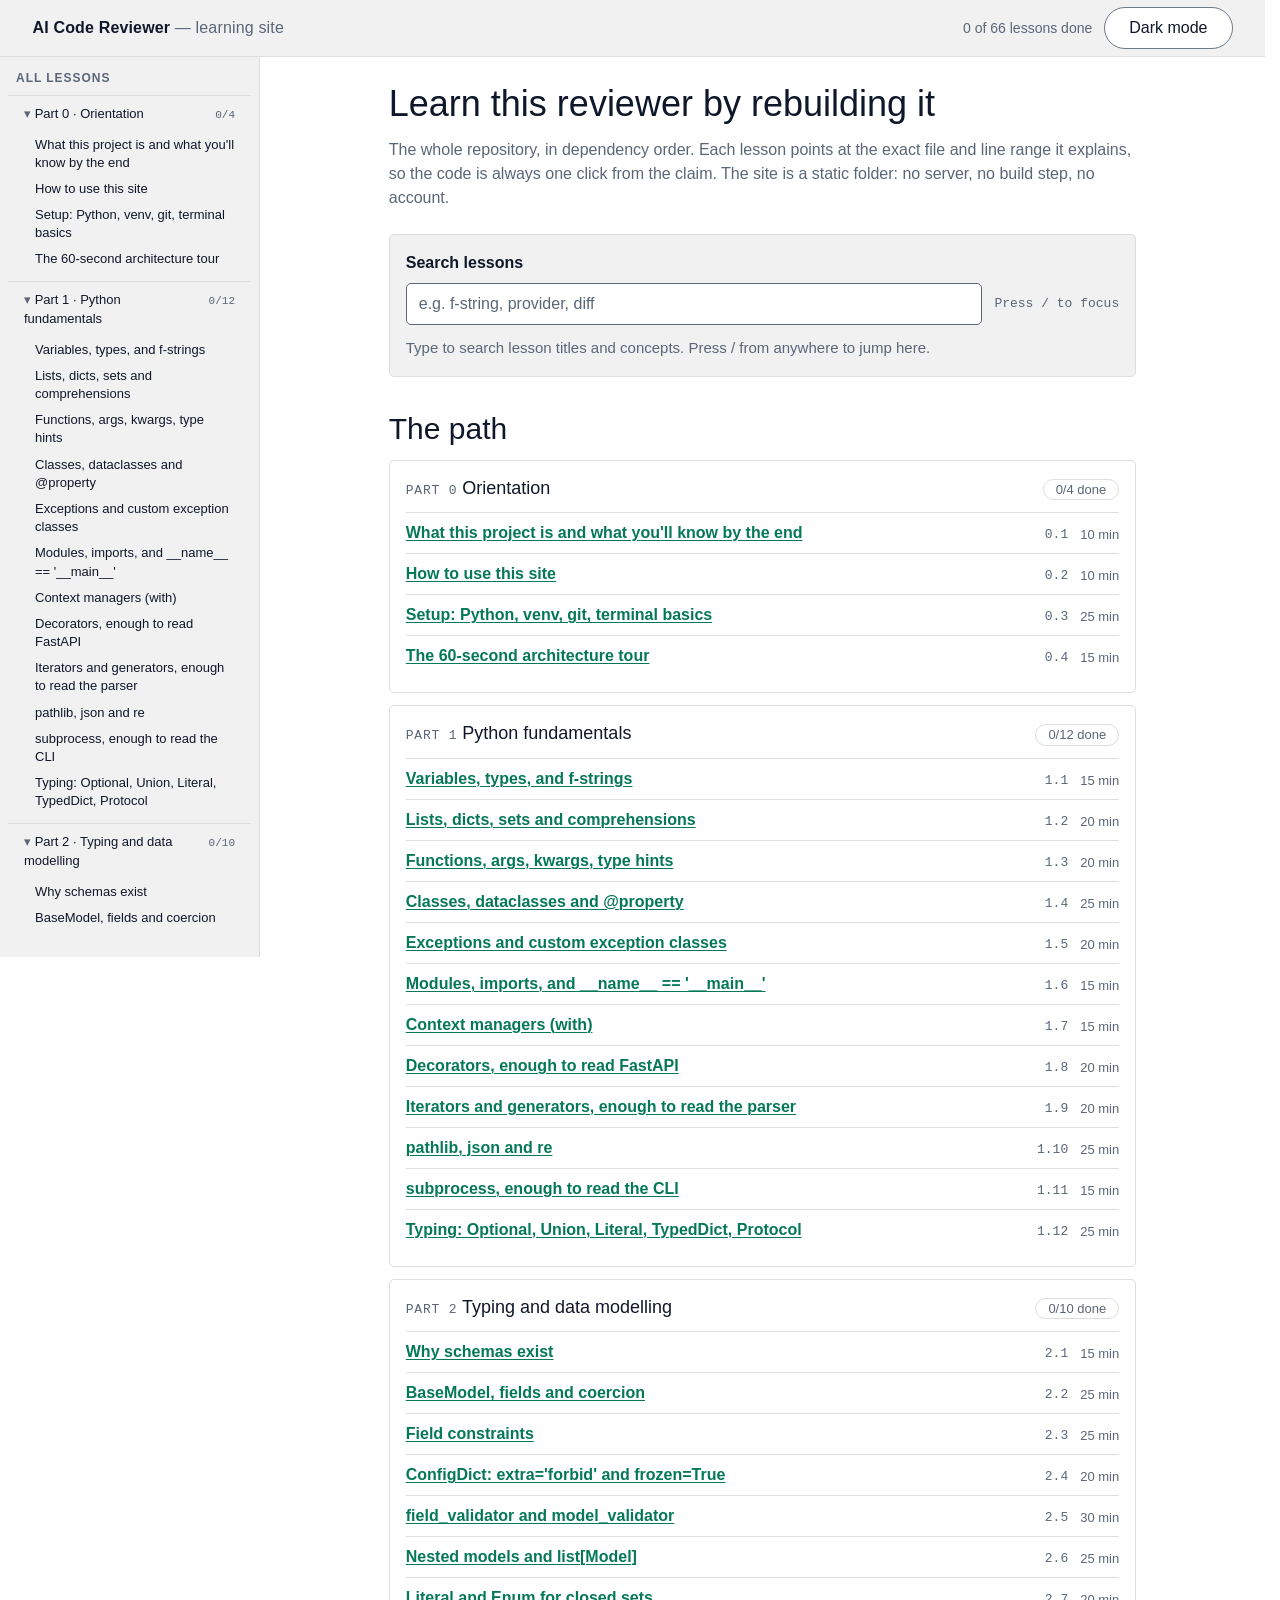
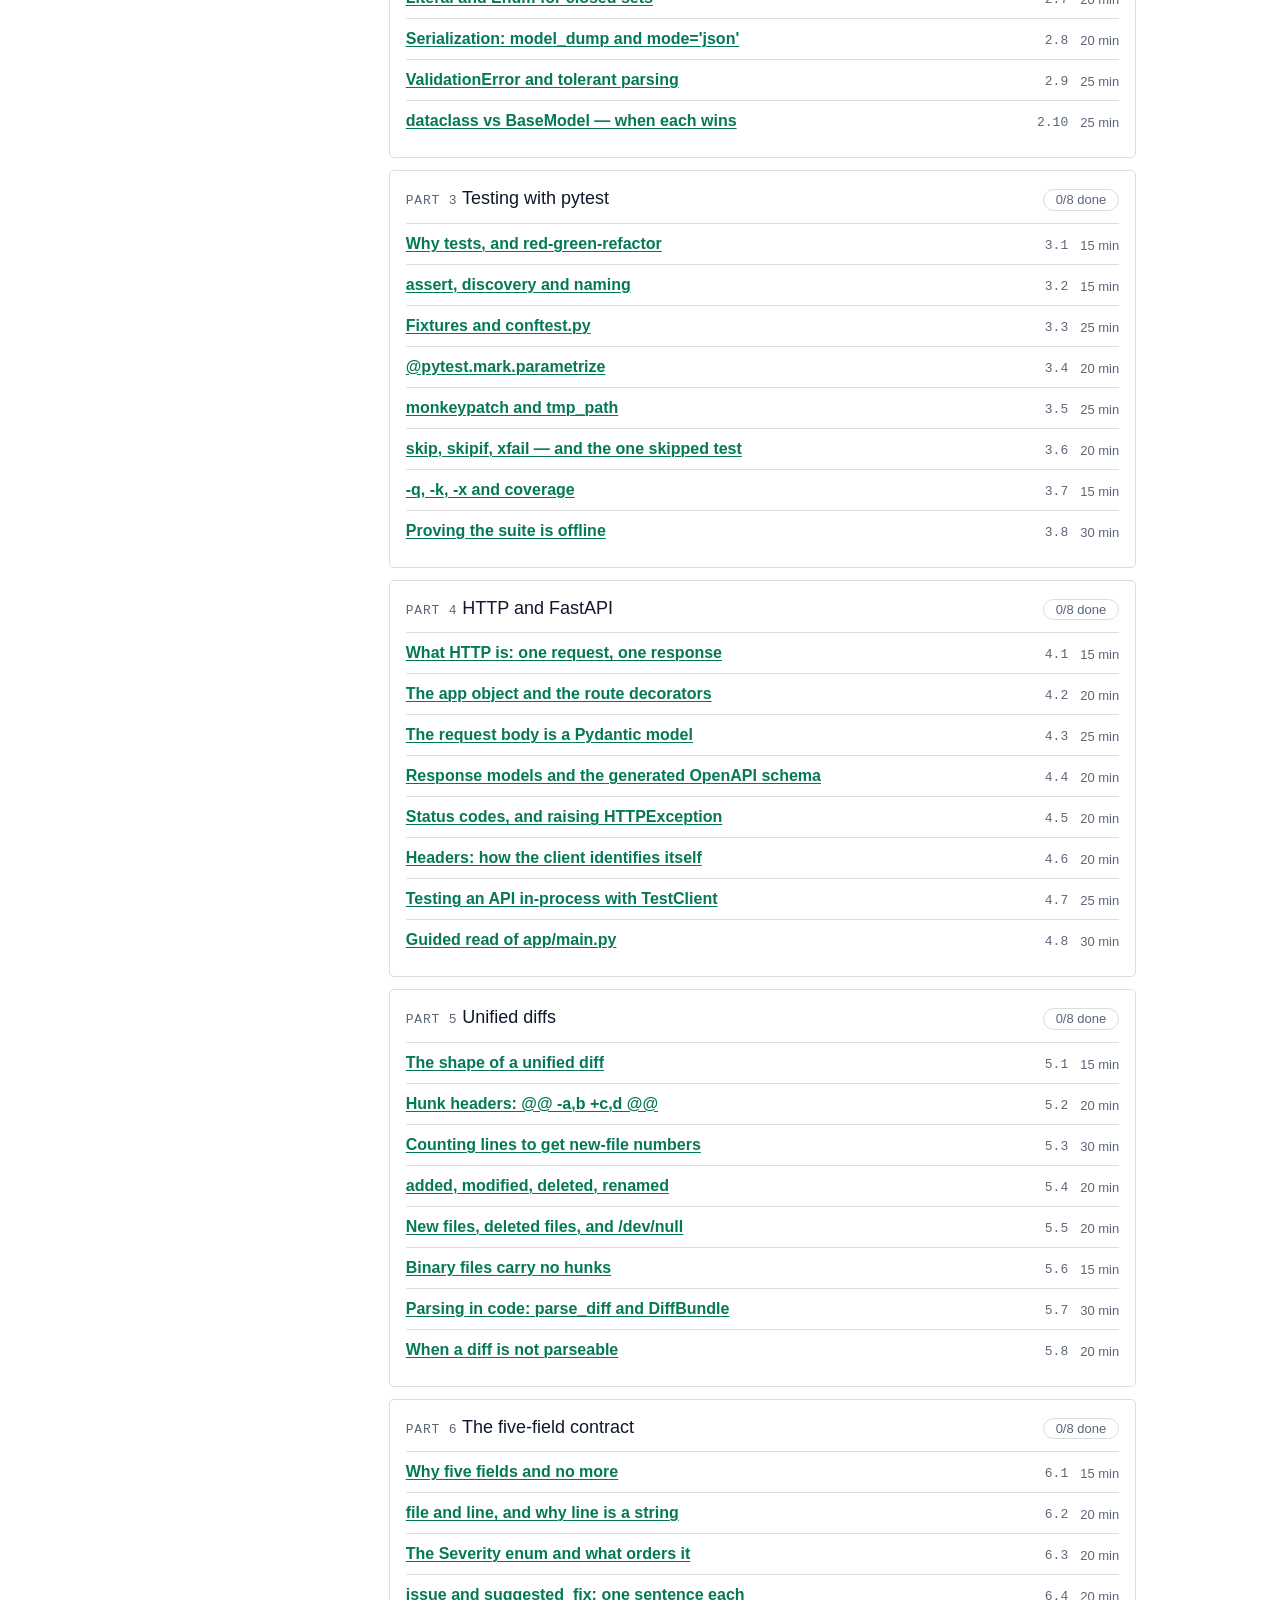
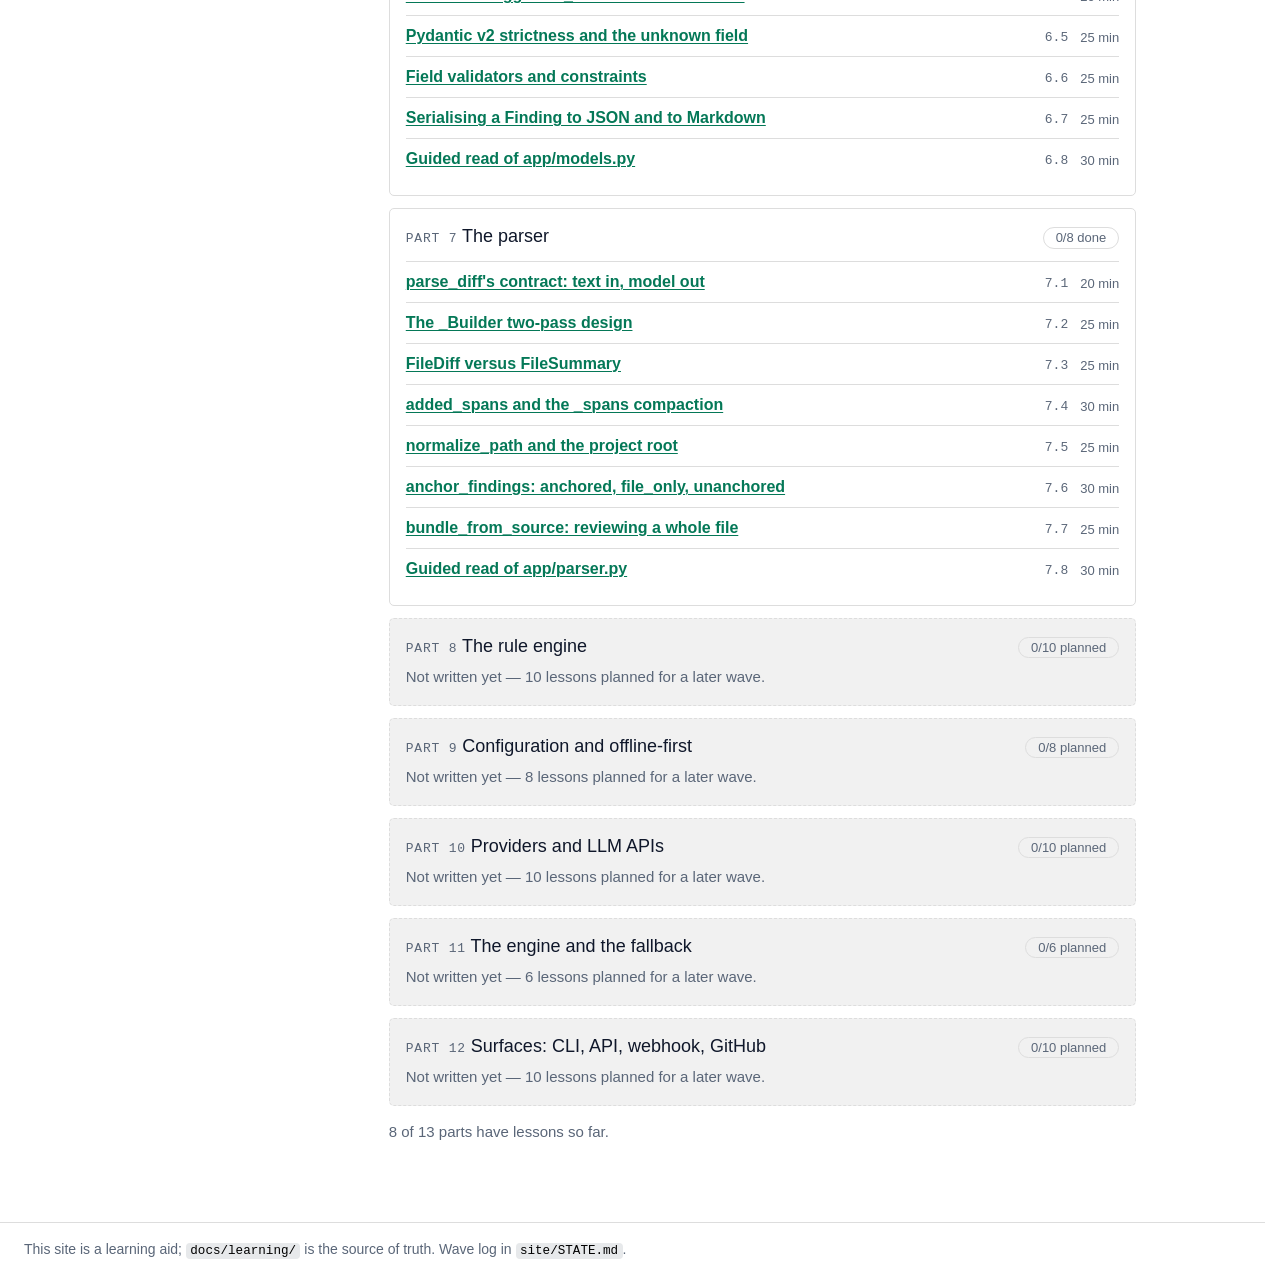
==== site/index.html @ 305dc94d "Wave 5 — Parts 6 and 7, the five-field contract and the parser Sixteen lessons, 6.1-6.8 and 7.1-7.8." ====
<!DOCTYPE html>
<html lang="en" data-theme="light">
<head>
<meta charset="utf-8">
<meta name="viewport" content="width=device-width, initial-scale=1">
<title>AI Code Reviewer — learn it from the code</title>
<meta name="description" content="A W3Schools-style static learning site for the Autonomous AI Code Reviewer. Works offline, opens by double-clicking this file.">
<link rel="stylesheet" href="assets/css/tokens.css">
<link rel="stylesheet" href="assets/css/layout.css">
<link rel="stylesheet" href="assets/css/components.css">
<link rel="stylesheet" href="assets/css/code.css">
<link rel="stylesheet" href="assets/css/print.css">
</head>
<body>
<a class="skip-link" href="#parts-list">Skip to the lesson list</a>

<header class="site-header">
  <div class="site-header-inner">
    <button type="button" class="btn sidebar-toggle" id="sidebar-toggle" aria-controls="site-sidebar" aria-expanded="false">☰ Lessons</button>
    <a class="brand" href="index.html">AI Code Reviewer <span>— learning site</span></a>
    <div class="header-actions">
      <p class="progress-total" id="progress-total">Lessons done: —</p>
      <button type="button" class="btn" id="theme-toggle" aria-pressed="false" aria-label="Switch to dark theme">Dark mode</button>
    </div>
  </div>
</header>

<div class="layout">
  <nav class="sidebar" id="site-sidebar" aria-label="All lessons"></nav>
  <div class="sidebar-scrim" hidden></div>

  <main class="page">
    <h1>Learn this reviewer by rebuilding it</h1>
    <p class="lede">
      The whole repository, in dependency order. Each lesson points at the exact file and line
      range it explains, so the code is always one click from the claim. The site is a static
      folder: no server, no build step, no account.
    </p>

    <section class="search-block" aria-label="Search lessons">
      <label class="search-label" for="search-input">Search lessons</label>
      <div class="search-row">
        <input type="search" id="search-input" autocomplete="off" spellcheck="false"
               placeholder="e.g. f-string, provider, diff">
        <span class="search-key">Press / to focus</span>
      </div>
      <div id="search-results" aria-live="polite"></div>
    </section>

    <nav aria-label="Lesson parts">
      <h2>The path</h2>
      <div id="parts-list" tabindex="-1"></div>
    </nav>

    <noscript>
      <p class="noscript-note">
        This page builds the parts list with JavaScript, and JavaScript is off in this browser.
        The lessons are plain text in the repository: start at
        <code>docs/learning/README.md</code>, which is the source of truth for this curriculum.
      </p>
    </noscript>
  </main>
</div>

<footer class="site-footer">
  <p>This site is a learning aid; <code>docs/learning/</code> is the source of truth. Wave log in
     <code>site/STATE.md</code>.</p>
</footer>

<!-- Script order is a contract: contracts, progress, app, search, sidebar, pyodide, manifest, sources, lessons. -->
<script src="assets/contracts.js"></script>
<script src="assets/progress.js"></script>
<script src="assets/app.js"></script>
<script src="assets/search.js"></script>
<script src="assets/sidebar.js"></script>
<script src="assets/pyodide-loader.js"></script>
<script src="assets/manifest.js"></script>
<script src="content/repo-sources.js"></script>
<script src="content/part-0/lesson-0.1.js"></script>
<script src="content/part-0/lesson-0.2.js"></script>
<script src="content/part-0/lesson-0.3.js"></script>
<script src="content/part-0/lesson-0.4.js"></script>
<script src="content/part-1/lesson-1.1.js"></script>
<script src="content/part-1/lesson-1.2.js"></script>
<script src="content/part-1/lesson-1.3.js"></script>
<script src="content/part-1/lesson-1.4.js"></script>
<script src="content/part-1/lesson-1.5.js"></script>
<script src="content/part-1/lesson-1.6.js"></script>
<script src="content/part-1/lesson-1.7.js"></script>
<script src="content/part-1/lesson-1.8.js"></script>
<script src="content/part-1/lesson-1.9.js"></script>
<script src="content/part-1/lesson-1.10.js"></script>
<script src="content/part-1/lesson-1.11.js"></script>
<script src="content/part-1/lesson-1.12.js"></script>
<script src="content/part-2/lesson-2.1.js"></script>
<script src="content/part-2/lesson-2.2.js"></script>
<script src="content/part-2/lesson-2.3.js"></script>
<script src="content/part-2/lesson-2.4.js"></script>
<script src="content/part-2/lesson-2.5.js"></script>
<script src="content/part-2/lesson-2.6.js"></script>
<script src="content/part-2/lesson-2.7.js"></script>
<script src="content/part-2/lesson-2.8.js"></script>
<script src="content/part-2/lesson-2.9.js"></script>
<script src="content/part-2/lesson-2.10.js"></script>
<script src="content/part-3/lesson-3.1.js"></script>
<script src="content/part-3/lesson-3.2.js"></script>
<script src="content/part-3/lesson-3.3.js"></script>
<script src="content/part-3/lesson-3.4.js"></script>
<script src="content/part-3/lesson-3.5.js"></script>
<script src="content/part-3/lesson-3.6.js"></script>
<script src="content/part-3/lesson-3.7.js"></script>
<script src="content/part-3/lesson-3.8.js"></script>
<script src="content/part-4/lesson-4.1.js"></script>
<script src="content/part-4/lesson-4.2.js"></script>
<script src="content/part-4/lesson-4.3.js"></script>
<script src="content/part-4/lesson-4.4.js"></script>
<script src="content/part-4/lesson-4.5.js"></script>
<script src="content/part-4/lesson-4.6.js"></script>
<script src="content/part-4/lesson-4.7.js"></script>
<script src="content/part-4/lesson-4.8.js"></script>
<script src="content/part-5/lesson-5.1.js"></script>
<script src="content/part-5/lesson-5.2.js"></script>
<script src="content/part-5/lesson-5.3.js"></script>
<script src="content/part-5/lesson-5.4.js"></script>
<script src="content/part-5/lesson-5.5.js"></script>
<script src="content/part-5/lesson-5.6.js"></script>
<script src="content/part-5/lesson-5.7.js"></script>
<script src="content/part-5/lesson-5.8.js"></script>
<script src="content/part-6/lesson-6.1.js"></script>
<script src="content/part-6/lesson-6.2.js"></script>
<script src="content/part-6/lesson-6.3.js"></script>
<script src="content/part-6/lesson-6.4.js"></script>
<script src="content/part-6/lesson-6.5.js"></script>
<script src="content/part-6/lesson-6.6.js"></script>
<script src="content/part-6/lesson-6.7.js"></script>
<script src="content/part-6/lesson-6.8.js"></script>
<script src="content/part-7/lesson-7.1.js"></script>
<script src="content/part-7/lesson-7.2.js"></script>
<script src="content/part-7/lesson-7.3.js"></script>
<script src="content/part-7/lesson-7.4.js"></script>
<script src="content/part-7/lesson-7.5.js"></script>
<script src="content/part-7/lesson-7.6.js"></script>
<script src="content/part-7/lesson-7.7.js"></script>
<script src="content/part-7/lesson-7.8.js"></script>
<script>
  (function () {
    function boot() {
      window.App.initIndex();
    }
    if (document.readyState === "loading") {
      document.addEventListener("DOMContentLoaded", boot, { once: true });
    } else {
      boot();
    }
  })();
</script>
</body>
</html>
---- site/assets/css/tokens.css ----
/* tokens.css — the design system's only source of colour, type and space.
 *
 * The palette and metrics are W3Schools' own, read from their stylesheet
 * (W3.CSS 4.15) and two colour studies of the live site. Two values are darker
 * than theirs on purpose: #04AA6D is 3.01:1 on white, so it carries only large
 * labels and non-text surfaces here, while #047857 (same hue) carries text and
 * filled buttons at 5.48:1. The reasoning is in site/DESIGN-PLAN.md.
 */

:root {
  /* --- brand ------------------------------------------------------------- */
  --accent: #04aa6d;          /* bars, borders, dots, large labels */
  --accent-strong: #047857;   /* text and filled buttons (AA at 16px) */
  --accent-hover: #059862;
  --accent-soft: #d9eee1;
  --accent-contrast: #ffffff;

  /* --- surfaces ---------------------------------------------------------- */
  --bg: #ffffff;
  --surface: #f1f1f1;
  --surface-2: #e7e9eb;
  --surface-raised: #ffffff;
  --text: #0f172a;
  --muted: #5a6678;   /* 4.9:1 on #F1F1F1 as well as on white */
  --border: #dddddd;
  --border-strong: #c3c8cd;
  --border-control: #6f7a85;  /* 4.4:1 on white: a control's edge must be visible */

  /* --- code: light panels, black text — the W3Schools signature ---------- */
  --code-bg: #e7e9eb;
  --code-text: #000000;
  --code-muted: #4a5560;
  --code-border: #d2d5d8;
  --code-header: #e2e5e8; /* the strip must read as a strip */
  --code-dot-red: #ed594a;
  --code-dot-amber: #fdd800;
  --code-dot-green: #5ac05a;

  /* --- severity: a ramp of its own, never the accent --------------------- */
  --sev-critical: #a4133c;
  --sev-high: #b34700;
  --sev-medium: #7a5900;
  --sev-low: #1f5f8b;

  /* --- states ------------------------------------------------------------ */
  --ok: #047857;
  --ok-soft: #d9eee1;
  --bad: #a4133c;
  --bad-soft: #fbe4ea;
  --scrim: #0b1220;
  --divider: #6b7688;

  /* --- type: W3Schools' stack, one step up in size ----------------------- */
  --font-sans: "Segoe UI", "Source Sans Pro", Verdana, Arial, sans-serif;
  --font-mono: "Consolas", "Courier New", ui-monospace, monospace;
  --text-xs: 0.8125rem;   /* 13px */
  --text-sm: 0.875rem;    /* 14px */
  --text-base: 1rem;      /* 16px */
  --text-md: 1.5rem;      /* 24px */
  --text-lg: 1.875rem;    /* 30px */
  --text-xl: 2.25rem;     /* 36px */
  --text-2xl: 2.75rem;    /* 44px */
  --leading: 1.5;
  --leading-tight: 1.25;
  --measure: 84ch;

  /* --- space: a 4px scale, and nothing outside it ------------------------ */
  --space-1: 0.25rem;
  --space-2: 0.5rem;
  --space-3: 0.75rem;
  --space-4: 1rem;
  --space-5: 1.5rem;
  --space-6: 2rem;
  --space-7: 2.5rem;
  --space-8: 3rem;
  --space-9: 4rem;
  --space-10: 6rem;

  /* --- shape: flat 5px cards, 25px pills -------------------------------- */
  --radius-sm: 3px;
  --radius: 5px;
  --radius-lg: 8px;
  --radius-pill: 25px;
  --shadow-soft: none;
  --shadow-lift: 0 8px 16px rgba(0, 0, 0, 0.2);

  /* --- motion ------------------------------------------------------------ */
  --ease: cubic-bezier(0.2, 0, 0.2, 1);
  --fast: 120ms;
  --slow: 160ms;

  /* --- focus ------------------------------------------------------------- */
  --focus-ring: var(--accent-strong);
  --focus-halo: var(--bg);
}

[data-theme="dark"] {
  --accent: #04aa6d;
  --accent-strong: #04aa6d;  /* same green in dark: their button, not a mint variant */
  --accent-hover: #059862;
  --accent-soft: #14352a;
  --accent-contrast: #ffffff;

  --bg: #282a35;
  --surface: #1f2229;
  --surface-2: #38444d;
  --surface-raised: #1f2229;
  --text: #ffffff;
  --muted: #b9c0cc;
  --border: #3a4150;
  --border-strong: #4c566a;
  --border-control: #8b96a5;

  --code-bg: #1b1e26;
  --code-text: #e7e9eb;
  --code-muted: #a8b3c0;
  --code-border: #333a46;
  --code-header: #232732;

  --sev-critical: #ff8fa3;
  --sev-high: #ffb07a;
  --sev-medium: #ffd166;
  --sev-low: #8fd3ff;

  --ok: #34d399;
  --ok-soft: #14352a;
  --bad: #ff8fa3;
  --bad-soft: #2c1219;
  --scrim: #04090c;
  --divider: #8892a4;

  --focus-ring: var(--accent-strong);
  --focus-halo: var(--bg);
}

/* Print: paper has no dark theme, so the few tokens print uses are restated
 * here rather than leaking the screen values onto white paper. */
@media print {
  :root {
    --bg: #ffffff;
    --surface: #ffffff;
    --surface-raised: #ffffff;
    --surface-2: #ffffff;
    --text: #000000;
    --muted: #333333;
    --border: #999999;
    --border-control: #7c8b95;
    --accent: #047857;
    --accent-strong: #047857;
    --accent-contrast: #ffffff;
    --ok-soft: #eefaf2;
    --bad-soft: #fdeff3;
    --code-bg: #f4f4f4;
    --code-text: #000000;
    --code-header: #eeeeee;
    --code-muted: #333333;
    --code-border: #cccccc;
    --sev-critical: #a4133c;
    --sev-high: #a63f00;
    --sev-medium: #6f5200;
    --sev-low: #1c5d86;
    --scrim: #0b1220;
    --divider: #6b7688;
  }
}
---- site/assets/css/layout.css ----
/* layout.css — the page shell: reset, header, sidebar, lesson column,
 * breadcrumb, pager and the responsive drawer.
 */
/* ------------------------------------------------------------------- reset */

*,
*::before,
*::after {
  box-sizing: border-box;
}

html {
  -webkit-text-size-adjust: 100%;
  scrollbar-gutter: stable;
}

body {
  margin: 0;
  background: var(--bg);
  color: var(--text);
  font-family: var(--font-sans);
  font-size: var(--text-base);
  line-height: var(--leading);
}

a {
  color: var(--accent-strong); /* the brand green is 3.01:1: fills and bars only */
  text-decoration-thickness: 1px;
  text-underline-offset: 2px;
}

a:hover {
  text-decoration-thickness: 2px;
}



.site-header-inner,
.page {
  max-width: 78rem;
  margin: 0 auto;
  padding: 0 var(--space-5);
}

.site-header-inner {
  display: flex;
  flex-wrap: wrap;
  align-items: center;
  justify-content: space-between;
  gap: var(--space-3);
  min-height: 3.5rem;
}

.brand {
  font-weight: 700;
  color: var(--text);
  text-decoration: none;
  letter-spacing: 0.01em;
}

.brand span {
  color: var(--muted);
  font-weight: 500;
}

.header-actions {
  display: flex;
  align-items: center;
  gap: var(--space-3);
}

.page {
  padding-top: var(--space-5);
  padding-bottom: var(--space-6);
}

.lede {
  max-width: var(--measure);
  color: var(--muted);
  margin: 0 0 var(--space-5);
}

/* W3Schools headings: Segoe UI at weight 400, 36/30/24 on their scale. Ours sit
 * one step down because our prose column is narrower than their full width. */
h1 {
  font-family: var(--font-sans);
  font-weight: 400;
  font-size: var(--text-xl);
  line-height: var(--leading-tight);
  margin: 0 0 var(--space-3);
  max-width: var(--measure);
  color: var(--text);
}

h2 {
  font-weight: 400;
  font-size: var(--text-lg);
  line-height: 1.3;
  margin: var(--space-6) 0 var(--space-3);
}

h3 {
  font-weight: 400;
  font-size: var(--text-md);
  margin: var(--space-5) 0 var(--space-2);
}

/* A long unbroken identifier in a heading, link or inline code must wrap, or a
 * 320px viewport scrolls sideways. `pre` keeps overflow-x instead. */
h1,
h2,
h3,
h4,
.lesson-link,
.link-path,
code {
  overflow-wrap: break-word;
  word-break: break-word;
}

h4 {
  font-size: 1rem;
  margin: var(--space-4) 0 var(--space-2);
  color: var(--muted);
}

p,
ul,
ol,
blockquote,
pre,
figure {
  max-width: var(--measure);
}


/* ------------------------------------------------------------------ lesson */

.breadcrumb {
  font-size: 0.875rem;
  color: var(--muted);
  margin-bottom: var(--space-3);
}

.breadcrumb a {
  color: var(--accent-strong);
}

.crumb-sep {
  color: var(--muted);
}

.crumb-part {
  color: var(--muted);
}

.crumb-current {
  color: var(--text);
  font-weight: 600;
}

.lesson-meta-bar {
  display: flex;
  flex-wrap: wrap;
  gap: var(--space-3);
  font-size: 0.875rem;
  color: var(--muted);
  margin-bottom: var(--space-5);
}

.lesson-meta-bar .meta-id {
  font-family: var(--font-mono);
}

.lesson-section {
  margin-top: var(--space-6);
  padding-top: var(--space-4);
  border-top: 1px solid var(--border);
}

.lesson-section > h2 {
  margin-top: 0;
}

.lesson-section[hidden] {
  display: none;
}


/* -------------------------------------------------------------- lesson nav */

.lesson-footer {
  margin-top: var(--space-6);
  padding-top: var(--space-4);
  border-top: 1px solid var(--border);
  display: flex;
  flex-wrap: wrap;
  gap: var(--space-3);
  align-items: center;
  justify-content: space-between;
}

.progress-total {
  font-size: 0.875rem;
  color: var(--muted);
  margin: 0;
}

.site-footer {
  border-top: 1px solid var(--border);
  margin-top: var(--space-6);
  padding: var(--space-4) var(--space-5);
  color: var(--muted);
  font-size: 0.875rem;
}

.site-footer p {
  max-width: 78rem;
  margin: 0 auto;
}


/* ----------------------------------------------------------------- layout */

/* Sidebar column plus content. The sidebar is sticky and scrolls on its own, so
 * a 108-lesson tree never pushes the lesson down the page. */
.layout {
  display: grid;
  grid-template-columns: 260px minmax(0, 1fr);
  align-items: start;
  gap: 0;
}

.sidebar {
  position: sticky;
  top: 0;
  height: 100vh;
  overscroll-behavior: contain;
  border-right: 1px solid var(--border);
  background: var(--surface);
  /* Inline padding keeps the 3px focus ring + 6px halo inside the scroll box. */
  padding: var(--space-3) 0 var(--space-6);
  /* The head stays put and the tree scrolls under it: at 16 lessons the list is
   * taller than the viewport, and a title that scrolls away is a lost anchor. */
  display: flex;
  flex-direction: column;
  overflow: hidden;
}

.sidebar-scroll {
  overflow-y: auto;
  overscroll-behavior: contain;
  min-height: 0;
  /* The ring padding belongs to the scroller, not the column: a 3px outline plus
   * its halo has to fit inside the box that clips. */
  padding-inline: var(--space-2);
}

.site-header .sidebar-toggle {
  display: none; /* .btn sets display:inline-flex in a later sheet; this must win */
}

.sidebar-scrim {
  display: none;
}

.sidebar-head {
  display: flex;
  align-items: center;
  justify-content: space-between;
  gap: var(--space-2);
  padding: 0 var(--space-4) var(--space-2);
}

.sidebar-title {
  margin: 0;
  font-size: 0.75rem;
  letter-spacing: 0.08em;
  text-transform: uppercase;
  color: var(--muted);
  font-weight: 700;
}

.sidebar-close {
  display: none;
  font: inherit;
  line-height: 1;
  padding: var(--space-1) var(--space-2);
  border: 1px solid var(--border-control);
  border-radius: var(--radius);
  background: var(--bg);
  color: var(--text);
  cursor: pointer;
}

.side-part {
  border-top: 1px solid var(--border);
}

.side-part.is-pending .side-toggle {
  color: var(--muted);
}

.side-toggle {
  display: flex;
  align-items: baseline;
  justify-content: space-between;
  gap: var(--space-2);
  width: 100%;
  padding: var(--space-2) var(--space-4);
  font: inherit;
  font-size: 0.8125rem;
  text-align: left;
  background: none;
  border: 0;
  color: var(--text);
  cursor: pointer;
}

.side-toggle:hover {
  background: var(--bg);
}

.side-toggle[aria-expanded="true"] .side-part-label::before {
  content: "▾ ";
  color: var(--muted);
}

.side-toggle[aria-expanded="false"] .side-part-label::before {
  content: "▸ ";
  color: var(--muted);
}

.side-part-count {
  font-family: var(--font-mono);
  font-size: 0.6875rem;
  color: var(--muted);
  white-space: nowrap;
}

.side-lessons {
  list-style: none;
  margin: 0;
  padding: 0 0 var(--space-2);
}

.side-lesson {
  display: flex;
  align-items: baseline;
  justify-content: space-between;
  gap: var(--space-2);
  padding: var(--space-1) var(--space-4) var(--space-1) var(--space-5);
  font-size: 0.8125rem;
  line-height: 1.4;
  color: var(--text);
  text-decoration: none;
  border-left: 3px solid transparent;
}

.side-lesson:hover {
  background: var(--bg);
  text-decoration: underline;
}

.side-lesson.is-current {
  border-left-color: var(--accent);
  background: var(--bg);
  font-weight: 600;
  color: var(--text); /* the bar carries the green; the label must stay readable */
}

.side-tick {
  color: var(--muted);
  font-weight: 700;
}

.side-empty {
  margin: 0;
  padding: var(--space-1) var(--space-4) var(--space-3) var(--space-5);
  font-size: 0.75rem;
  color: var(--muted);
}

.lesson-position {
  margin: 0 0 var(--space-2);
  font-size: 0.8125rem;
  color: var(--muted);
  letter-spacing: 0.02em;
}


/* -------------------------------------------------------------- pager */

.pager {
  display: flex;
  gap: var(--space-3);
  flex-wrap: wrap;
}

.pager-btn {
  display: inline-block;
  padding: var(--space-2) var(--space-4);
  border: 1px solid var(--border);
  border-radius: var(--radius);
  background: var(--surface);
  color: var(--text);
  font-weight: 600;
  text-decoration: none;
  max-width: 22rem;
}

.pager-btn:hover {
  border-color: var(--accent);
}

.pager-btn[aria-disabled="true"] {
  color: var(--muted);
  background: var(--bg);
  cursor: default;
}

.btn.btn-tryit {
  background: var(--accent);
  border-color: var(--accent);
  color: var(--accent-contrast);
  font-weight: 600;
  font-size: 1.1875rem; /* 19px: 14.25pt bold clears the large-text line */
  padding-inline: var(--space-6);
}

.btn.btn-tryit:hover {
  background: var(--accent-hover);
  border-color: var(--accent-hover);
  color: var(--accent-contrast);
}



/* ------------------------------------------------------------ narrow */

@media (max-width: 900px) {
  .layout {
    display: block;
  }

  .site-header .sidebar-toggle {
    display: inline-block;
  }

  .sidebar {
    position: fixed;
    top: 0;
    bottom: 0;
    left: 0;
    height: 100vh;
    width: 280px;
    max-width: 86vw;
    z-index: 30;
    transform: translateX(-100%);
    /* Off-screen is not enough: visibility takes the drawer out of the tab order
     * and out of the accessibility tree, which aria-hidden alone cannot do. */
    visibility: hidden;
    /* Visibility flips instantly on open and only after the slide on close, so
     * the drawer is never invisible while it is being used. */
    transition: transform 0.18s ease-out, visibility 0s linear 0.18s;
    border-right: 1px solid var(--border);
    box-shadow: 0 0 0 1px var(--border);
  }

  body.sidebar-open .sidebar {
    transform: none;
    visibility: visible;
    transition: transform 0.18s ease-out, visibility 0s;
  }

  /* The page behind the drawer must not scroll under it. */
  body.sidebar-open {
    overflow: hidden;
  }

  .sidebar-close {
    display: inline-block;
  }

  body.sidebar-open .sidebar-scrim {
    display: block;
    position: fixed;
    inset: 0;
    z-index: 20;
    background: var(--scrim);
    opacity: 0.55;
  }

}


/* --------------------------------------------------------------- narrow */

@media (max-width: 40rem) {
  .site-header-inner,
  .page {
    padding-left: var(--space-4);
    padding-right: var(--space-4);
  }

  .lesson-meta {
    margin-left: 0;
  }

  .lesson-footer {
    flex-direction: column;
    align-items: flex-start;
  }
}

@media (prefers-reduced-motion: reduce) {
  * {
    animation: none !important;
    transition: none !important;
  }
}

@media (max-width: 40rem) {
  /* One row: the brand truncates, the actions stay right, the header stops
   * eating a sixth of the viewport — and the actions must be allowed to shrink,
   * or the theme button pushes the page 33px wider than the screen. */
  .site-header-inner {
    padding-block: var(--space-2);
    flex-wrap: nowrap;
    gap: var(--space-2);
  }

  /* At this width the row holds the drawer toggle and two pills; the brand has
   * nowhere to go, and the lesson title is already the page's h1. */
  .site-header-inner .brand {
    display: none;
  }

  .brand span {
    display: none;
  }

  .header-actions {
    flex: 0 1 auto;
    min-width: 0;
  }

  /* The buttons themselves must shrink: a nowrap label inside a flex item with
   * min-width:auto still pushes the page wider than the screen. */
  /* The buttons keep their whole label; it is the brand that gives up width.
   * Clipping a pill mid-word ("ll essor") is worse than a shorter title. */
  .header-actions .btn {
    padding-inline: var(--space-2);
    flex: 0 0 auto;
    white-space: nowrap;
  }

  .site-header-inner,
  .header-actions {
    gap: var(--space-1);
  }

  /* The toggle and the progress counter are the two items that still wrapped,
   * which made the header 83px tall and pushed the actions out of line. */
  .site-header-inner .sidebar-toggle {
    flex: 0 0 auto;
    white-space: nowrap;
  }

  #progress-total {
    font-size: 0.75rem;
    white-space: nowrap;
  }
}
---- site/assets/css/components.css ----
/* components.css — the pieces a lesson is built from: parts list, search,
 * prose, practice blocks, quiz, badges and tables.
 */
/* ------------------------------------------------------------------ search */

.search-block {
  margin-bottom: var(--space-5);
  padding: var(--space-4);
  border: 1px solid var(--border);
  border-radius: var(--radius);
  background: var(--surface);
}

.search-label {
  display: block;
  font-weight: 600;
  margin-bottom: var(--space-2);
}

.search-row {
  display: flex;
  gap: var(--space-3);
  align-items: center;
  flex-wrap: wrap;
}

input[type="search"] {
  flex: 1 1 18rem;
  min-width: 0;
  padding: var(--space-2) var(--space-3);
  font: inherit;
  color: var(--text);
  background: var(--bg);
  border: 1px solid var(--muted);
  border-radius: var(--radius);
}

/* The placeholder is the one visible colour a UA sets, so it is pinned to a
 * token; the default ~54% of the text colour fails AA on the light theme. */
input::placeholder {
  color: var(--muted);
  opacity: 1;
}

.search-key {
  color: var(--muted);
  font-family: var(--font-mono);
  font-size: 0.8125rem;
}

.search-hint,
.search-count,
.search-empty-hint,
.search-part,
.search-snippet {
  color: var(--muted);
}

.search-hint {
  margin: var(--space-3) 0 0;
  font-size: 0.9375rem;
}

.search-count {
  margin: var(--space-4) 0 var(--space-2);
  font-size: 0.9375rem;
}

.search-empty {
  margin-top: var(--space-4);
  padding: var(--space-3);
  border: 1px dashed var(--border);
  border-radius: var(--radius);
}

.search-empty-title {
  margin: 0 0 var(--space-1);
  font-weight: 600;
  color: var(--text);
}

.search-empty-hint {
  margin: 0;
  font-size: 0.9375rem;
}

.search-list {
  list-style: none;
  margin: 0;
  padding: 0;
}

.search-item {
  padding: var(--space-3) 0;
  border-bottom: 1px solid var(--border);
}

.search-link {
  font-weight: 600;
}

.search-part {
  display: block;
  font-size: 0.8125rem;
}

.search-snippet {
  margin: var(--space-1) 0 0;
  font-size: 0.9375rem;
}


/* ------------------------------------------------------------------- parts */

.parts-note {
  color: var(--muted);
  font-size: 0.9375rem;
}

.part {
  border: 1px solid var(--border);
  border-radius: var(--radius);
  padding: var(--space-4);
  margin-bottom: var(--space-3);
  background: var(--bg);
}

.part-pending {
  background: var(--surface);
  border-style: dashed;
}

.part-head {
  display: flex;
  align-items: baseline;
  justify-content: space-between;
  gap: var(--space-3);
  flex-wrap: wrap;
}

.part-title {
  margin: 0;
  font-size: 1.125rem;
}

.part-number {
  color: var(--muted);
  font-family: var(--font-mono);
  font-size: 0.8125rem;
  font-weight: 500;
  text-transform: uppercase;
  letter-spacing: 0.06em;
}

.part-badge {
  font-size: 0.8125rem;
  color: var(--muted);
  border: 1px solid var(--border);
  border-radius: 999px;
  padding: 0 var(--space-3);
  white-space: nowrap;
}

.part-note {
  margin: var(--space-2) 0 0;
  color: var(--muted);
  font-size: 0.9375rem;
}

.lesson-list {
  list-style: none;
  margin: var(--space-3) 0 0;
  padding: 0;
}

.lesson-item {
  display: flex;
  flex-wrap: wrap;
  align-items: baseline;
  gap: var(--space-3);
  padding: var(--space-2) 0;
  border-top: 1px solid var(--border);
}

.lesson-link {
  font-weight: 600;
}

.lesson-meta {
  display: flex;
  gap: var(--space-3);
  font-size: 0.8125rem;
  color: var(--muted);
  margin-left: auto;
}

.lesson-id {
  font-family: var(--font-mono);
}

.lesson-done {
  color: var(--text);
  border: 1px solid var(--border);
  border-radius: 999px;
  padding: 0 var(--space-2);
}

.lesson-done::before {
  content: "\2713  ";
}


/* --------------------------------------------------------------- prose bits */

code {
  font-family: var(--font-mono);
  font-size: 0.9em;
  background: var(--code-bg);
  color: var(--code-text);
  padding: 0.1em 0.35em;
  border-radius: 4px;
}

pre.code {
  position: relative;
  overflow-x: auto;
  padding: var(--space-4);
  background: var(--code-bg);
  color: var(--code-text);
  border: 1px solid var(--border);
  border-radius: var(--radius);
  font-size: 0.875rem;
  line-height: 1.55;
}

pre.code code {
  background: none;
  padding: 0;
  color: inherit;
  font-size: inherit;
}



blockquote {
  margin: var(--space-4) 0;
  padding: var(--space-2) var(--space-4);
  border-left: 4px solid var(--accent);
  background: var(--surface);
  color: var(--text);
  border-radius: 0 var(--radius) var(--radius) 0;
}

.table-wrap {
  overflow-x: auto;
  margin: var(--space-4) 0;
}

table {
  border-collapse: collapse;
  width: 100%;
  font-size: 0.9375rem;
}

th,
td {
  border: 1px solid var(--border);
  padding: var(--space-2) var(--space-3);
  text-align: left;
  vertical-align: top;
}

th {
  background: var(--surface);
  font-weight: 600;
}

.align-center {
  text-align: center;
}

.align-right {
  text-align: right;
}


/* -------------------------------------------------------------- practice */

.practice-prompt {
  margin-bottom: var(--space-3);
}

.practice-explanation {
  margin-top: var(--space-3);
  padding: var(--space-3);
  border-left: 4px solid var(--accent);
  background: var(--surface);
  border-radius: 0 var(--radius) var(--radius) 0;
}

details.solution {
  margin: var(--space-3) 0;
  border: 1px solid var(--border);
  border-radius: var(--radius);
  padding: var(--space-2) var(--space-3);
  background: var(--surface);
}

details.solution summary {
  cursor: pointer;
  font-weight: 600;
}

details.solution[open] summary {
  margin-bottom: var(--space-2);
}

.solution-body {
  margin-top: var(--space-2);
}


/* ------------------------------------------------------------------- links */

.link-list,
.glossary-list,
.mistake-list {
  padding-left: var(--space-5);
}

.link-item {
  margin-bottom: var(--space-2);
}

.link-path {
  font-weight: 600;
}

.link-lines {
  font-family: var(--font-mono);
  font-size: 0.8125rem;
  color: var(--muted);
}

.link-label {
  color: var(--muted);
}


/* ------------------------------------------------------------------ quiz */

.quiz {
  max-width: var(--measure);
}

.quiz-question {
  min-width: 0; /* a long option token must wrap, not widen the column */
  border: 1px solid var(--border);
  border-radius: var(--radius);
  padding: var(--space-4) var(--space-5);
  margin: 0 0 var(--space-4);
  background: var(--surface-raised);
}

.quiz-legend {
  font-weight: 600;
  padding: 0 var(--space-1);
}

.quiz-option {
  display: flex;
  align-items: baseline;
  gap: var(--space-2);
  padding: var(--space-1) 0;
  cursor: pointer;
}

.quiz-option input {
  flex: 0 0 auto;
}

.quiz-verdict {
  margin: var(--space-2) 0 0;
  padding: var(--space-2) var(--space-3);
  border-radius: var(--radius);
  font-size: 0.9375rem;
  border-left: 4px solid var(--border);
  background: var(--surface);
}

.quiz-verdict.is-right {
  border-left-color: var(--ok);
}

.quiz-verdict.is-wrong {
  border-left-color: var(--bad);
}

.quiz-verdict.is-unanswered {
  border-left-color: var(--sev-medium);
}

/* The mark is a word, not only a colour. */
.quiz-question.is-right {
  border-color: var(--ok);
  background: var(--ok-soft);
}

.quiz-question.is-wrong {
  border-color: var(--bad);
  background: var(--bad-soft);
}

.quiz-question.is-right .quiz-legend::after {
  content: " ✓";
  color: var(--ok);
}

.quiz-question.is-wrong .quiz-legend::after {
  content: " ✗";
  color: var(--bad);
}

.quiz-actions {
  display: flex;
  gap: var(--space-2);
  flex-wrap: wrap;
}


/* ---------------------------------------------------------------- noscript */

.noscript-note {
  max-width: var(--measure);
  padding: var(--space-3) var(--space-4);
  border: 1px dashed var(--border);
  border-radius: var(--radius);
  background: var(--surface);
}

.quiz-option-text {
  min-width: 0;
  overflow-wrap: anywhere;
}


/* The narrow override has to live in this sheet, after the rule it overrides:
 * layout.css loads first, so an equal-specificity rule there would lose. */
@media (max-width: 40rem) {
  .lesson-item .lesson-meta {
    margin-left: 0;
  }
}
---- site/assets/css/code.css ----
/* code.css — code blocks, the runner's output pane, the terminal fallback and
 * the full-page split editor.
 */
/* --------------------------------------------------------------- examples */

/* A figure is a card: caption strip, code body, actions footer — W3Schools'
 * shape, with its editor's three dots in the strip. */
.code-figure {
  margin: var(--space-5) 0;
  max-width: var(--measure);
  border: 1px solid var(--code-border);
  border-radius: var(--radius);
  overflow: hidden;
  background: var(--code-bg);
}

.code-caption {
  display: flex;
  align-items: baseline;
  gap: var(--space-2);
  margin: 0;
  padding: var(--space-2) var(--space-4);
  font-size: var(--text-xs);
  font-weight: 600;
  color: var(--text);
  background: var(--code-header);
  border-bottom: 1px solid var(--code-border);
}

/* The three dots of their code editor. The pseudo-element is 40px wide so the
 * label starts after the whole dot row rather than under it. */
.code-caption::before {
  content: "";
  flex: 0 0 40px;
  height: 12px;
  margin-right: var(--space-2);
  border-radius: 50%;
  background: var(--code-dot-red);
  box-shadow: 14px 0 0 var(--code-dot-amber), 28px 0 0 var(--code-dot-green);
  background-clip: padding-box;
}

.code-caption {
  align-items: center;
}

.code-caption::after {
  content: attr(data-lang);
  margin-left: auto;
  font-family: var(--font-mono);
  font-weight: 400;
  font-size: var(--text-xs);
  color: var(--code-muted);
}

.example-actions {
  display: flex;
  gap: var(--space-2);
  margin-top: var(--space-2);
  flex-wrap: wrap;
}

/* W3Schools buttons are pills: 25px radius, white on green for the primary,
 * white with a border for everything else. */
.btn {
  font: inherit;
  font-size: var(--text-base);
  min-height: 40px; /* touch target, not decoration */
  display: inline-flex;
  align-items: center;
  justify-content: center;
  gap: var(--space-2);
  padding: var(--space-2) var(--space-5);
  border-radius: var(--radius-pill);
  border: 1px solid var(--border-control);
  background: var(--bg);
  color: var(--text);
  cursor: pointer;
  transition: background var(--fast) var(--ease), border-color var(--fast) var(--ease),
    color var(--fast) var(--ease);
}

.btn:hover {
  background: var(--surface-2);
  border-color: var(--border-strong);
}

/* W3Schools' signature: the green pill, 18px label. At 18px the 3.01:1 of
 * the brand green clears AA for large text, which is exactly why they can use
 * it and why our 16px body text cannot. */
.btn-run {
  background: var(--accent);
  color: var(--accent-contrast);
  border-color: var(--accent);
  font-weight: 600;
  font-size: 1.1875rem; /* 19px: 14.25pt bold clears the large-text line */
  padding-inline: var(--space-6);
}

.btn-run:hover {
  background: var(--accent-hover);
  border-color: var(--accent-hover);
  color: var(--accent-contrast);
}

/* A disabled control still has to be readable, so the state is carried by
 * colour and cursor rather than by fading the label into the background. */
.btn[disabled] {
  background: var(--surface);
  color: var(--muted);
  border-color: var(--border);
  cursor: progress;
}

.btn-done {
  font-weight: 600;
}

.btn-done.is-done::before {
  content: "\2713  ";
}

.terminal-panel {
  margin-top: var(--space-3);
  padding: var(--space-3);
  border: 1px dashed var(--border);
  border-radius: var(--radius);
  background: var(--surface);
}

.terminal-title {
  margin: 0 0 var(--space-2);
  font-size: 0.875rem;
  font-weight: 600;
  color: var(--text);
}

.terminal-panel pre.code {
  margin: 0 0 var(--space-2);
}


/* -------------------------------------------------------- runner states */

/* The loading line. A spinner is decoration; the words carry the meaning, so a
 * reader with reduced motion loses nothing. */
.example-status {
  display: flex;
  align-items: center;
  gap: var(--space-2);
  margin-top: var(--space-2);
  font-size: 0.875rem;
  color: var(--muted);
}

.example-status::before {
  content: "";
  width: 0.75rem;
  height: 0.75rem;
  flex: 0 0 auto;
  border: 2px solid var(--muted);
  border-top-color: var(--accent);
  border-radius: 50%;
  animation: pyrun-spin 0.9s linear infinite;
}

.example-status[hidden] {
  display: none;
}

@keyframes pyrun-spin {
  to {
    transform: rotate(360deg);
  }
}

/* stdout, stderr and tracebacks: monospace, whitespace preserved. */
pre.code.example-output {
  margin-top: var(--space-2);
  max-height: 26rem;
  overflow: auto;
  white-space: pre-wrap;
  word-break: break-word;
  border-left: 4px solid var(--accent);
  border-radius: 0 var(--radius) var(--radius) 0;
}

.example-output[hidden] {
  display: none;
}

/* The expected output of a runnable example: folded away, because the point is
 * to run it, but there when a reader wants to know what to look for. */
details.expected-output {
  margin-top: var(--space-2);
  max-width: var(--measure);
}

details.expected-output summary {
  cursor: pointer;
  font-size: 0.875rem;
  color: var(--muted);
}

details.expected-output pre.code {
  margin-top: var(--space-2);
}

.terminal-why {
  margin: var(--space-2) 0 0;
  font-size: 0.875rem;
  color: var(--muted);
  max-width: var(--measure);
}


/* --------------------------------------------------------------- try it */

.tryit-page {
  height: 100%;
}

.tryit {
  padding: var(--space-4) var(--space-5) var(--space-6);
  max-width: none;
}

.tryit-bar {
  display: flex;
  align-items: baseline;
  justify-content: space-between;
  gap: var(--space-3);
  flex-wrap: wrap;
  margin-bottom: var(--space-3);
}

.tryit-bar h1 {
  font-size: 1.25rem;
  margin: 0;
  max-width: none;
}

.tryit-actions {
  display: flex;
  gap: var(--space-2);
  flex-wrap: wrap;
}

.split {
  --split: 50%;
  display: grid;
  grid-template-columns: var(--split) 24px minmax(0, 1fr);
  gap: 0;
  height: calc(100vh - 12rem);
  min-height: 20rem;
  border: 1px solid var(--border);
  border-radius: var(--radius);
  overflow: hidden;
}

.pane {
  min-width: 0;
  overflow: auto;
  background: var(--bg);
}

.split textarea {
  display: block;
  width: 100%;
  height: 100%;
  min-height: 100%;
  margin: 0;
  padding: var(--space-4);
  border: 0;
  resize: none;
  background: var(--code-bg);
  color: var(--code-text);
  font-family: var(--font-mono);
  font-size: 0.875rem;
  line-height: 1.55;
  white-space: pre;
  overflow: auto;
  tab-size: 2;
}

.split textarea:focus-visible {
  outline: 3px solid var(--accent);
  outline-offset: -3px;
}

.divider {
  position: relative;
  cursor: col-resize;
  background: transparent;
  border: 0;
  padding: 0;
}

/* The track is 24px so it is a real target (WCAG 2.5.8); the bar painted inside
 * is 8px, so the divider never overlays the textarea or the output. */
.divider::before {
  content: "";
  position: absolute;
  inset: 0 8px;
  background: var(--divider);
  border-radius: 2px;
}

.divider:hover::before,
.divider:focus-visible::before {
  background: var(--accent);
}

.pane-right .example-output {
  margin: 0;
  padding: var(--space-4);
  max-height: none;
  height: 100%;
  border-left: 0;
  border-radius: 0;
  background: var(--code-bg);
  color: var(--code-text);
}

.tryit-status {
  margin: var(--space-2) 0 0;
  font-size: 0.875rem;
  color: var(--muted);
  min-height: 1.25rem;
}

/* An example figure wraps a code figure; only the outer one is a card. */
.code-figure .code-figure {
  margin: 0;
  border: 0;
  border-radius: 0;
  box-shadow: none;
  max-width: none;
}

.code-figure .code-figure .code-caption {
  display: none; /* the outer figure already carries the header strip */
}

/* Stacked layout. These rules live here, not in layout.css, because they have to
 * come after the base .split rule at the same specificity — the two files are
 * separate sheets and source order decides the winner. */
@media (max-width: 900px) {
  .split {
    grid-template-columns: 1fr;
    grid-template-rows: var(--split) 24px minmax(0, 1fr);
    height: auto;
  }

  .pane {
    min-height: 16rem;
  }

  .divider {
    cursor: row-resize;
  }

  .divider::before {
    inset: 8px 0;
  }
}

/* A code block inside a card has no frame of its own: the card is the frame. */
.code-figure > pre.code {
  margin: 0;
  border: 0;
  border-radius: 0;
}

/* The runner's output keeps its accent bar even though pre.code is more specific. */
.code-figure pre.code.example-output {
  border-left: 4px solid var(--accent);
  border-radius: 0;
}

/* A fenced block inside prose is still a code box on W3Schools, so it gets the
 * panel and the green edge even though it has no caption of its own. */
#lesson-concept pre.code,
#lesson-tryit pre.code,
#lesson-exercise pre.code {
  border: 1px solid var(--code-border);
  border-left: 4px solid var(--accent);
  border-radius: var(--radius);
  padding: var(--space-4);
  background: var(--code-bg);
  color: var(--code-text);
}

/* The terminal panel's output wraps: a 96-character line must not need a
 * sideways scroll inside a 298px box on a phone. */
pre.code.terminal-output,
pre.code.terminal-output code,
pre.code.terminal-command,
pre.code.terminal-command code {
  white-space: pre-wrap;
  overflow-wrap: anywhere;
}

/* The folded "Expected output" on a browser-tier example holds the same long
 * lines as the terminal panel, so it wraps the same way. */
details.expected-output pre.code,
details.expected-output pre.code code {
  white-space: pre-wrap;
  overflow-wrap: anywhere;
}

@media (max-width: 900px) {
  /* A 16rem minimum inside a fixed row overflowed the split and clipped the
   * bottom of the output pane. */
  .split .pane {
    min-height: 12rem;
  }
}
---- site/assets/css/print.css ----
/* print.css — what a printed lesson looks like, plus the accessibility utilities
 * that apply everywhere: focus rings, skip link, sr-only, reduced motion.
 */
/* ------------------------------------------------------------ a11y utilities */

/* Visible focus on every interactive element, in both themes. The ring is
 * two-tone: the accent outline alone disappears on .btn-run and .skip-link,
 * which are filled with that same accent, so a background-coloured halo sits
 * outside it and guarantees one of the two bands contrasts. */
:focus-visible {
  outline: 3px solid var(--focus-ring);
  outline-offset: 2px;
  box-shadow: 0 0 0 6px var(--focus-halo);
}

.visually-hidden {
  position: absolute;
  width: 1px;
  height: 1px;
  margin: -1px;
  padding: 0;
  overflow: hidden;
  clip: rect(0 0 0 0);
  clip-path: inset(50%);
  white-space: nowrap;
  border: 0;
}

.skip-link {
  position: absolute;
  left: var(--space-4);
  transform: translateY(-200%);
  padding: var(--space-2) var(--space-3);
  background: var(--accent-strong);
  color: var(--accent-contrast);
  border-radius: var(--radius);
  z-index: 10;
  text-decoration: none;
}

.skip-link:focus {
  transform: none; /* the off-screen transform must be cleared, not just the offset */
  top: var(--space-3);
}


/* ------------------------------------------------------------------ layout */

.site-header {
  border-bottom: 1px solid var(--border);
  background: var(--surface);
}

/* ------------------------------------------------------------------- print */

@media print {

  /* Chrome and controls go; the terminal panel stays, because it holds the
   * expected output of every example that cannot run in the browser. */
  .site-header,
  .breadcrumb,
  .search-block,
  .example-actions,
  .lesson-footer,
  .skip-link,
  .sidebar,
  .sidebar-scrim,
  .sidebar-toggle,
  .tryit-bar,
  .tryit-status,
  .pane-left,
  .split textarea,
  .pager,
  .quiz-actions,
  .btn-tryit,
  .divider {
    display: none;
  }

  .layout {
    display: block;
  }

  .quiz-question {
    break-inside: avoid;
  }

  /* An open drawer's scrim is fixed and would print as a veil over the page;
   * the narrow-width rule that shows it outranks the list above, so it is
   * repeated here at the same specificity. */
  body.sidebar-open .sidebar-scrim {
    display: none;
  }

  /* The editor prints as a plain page: output on paper, no textarea. */
  .split {
    display: block;
    height: auto;
    border: 0;
  }

  .pane-right {
    overflow: visible;
  }

  .code-figure {
    overflow: visible; /* a long line must not be clipped on paper */
    box-shadow: none;
  }

  pre.code,
  pre.code code {
    white-space: pre-wrap;
    overflow-wrap: anywhere;
  }

  /* A closed <details> prints nothing; the expected output must be on paper. */
  details.expected-output > *:not(summary) {
    display: block;
  }

  .pane-right .example-output {
    height: auto;
    max-height: none;
    padding: 0;
    background: transparent;
  }

  body {
    font-size: 11pt;
  }

  .page {
    max-width: none;
    padding: 0;
  }

  a {
    color: var(--text);
    text-decoration: underline;
  }

  /* Only blocks that fit on a page avoid a break; a long code sample or table
   * must be allowed to flow, or it is clipped instead of continued. */
  blockquote {
    break-inside: avoid;
  }

  /* A scroll box prints as a truncated box: on paper the whole result is shown,
   * and the loading line (a frozen spinner) is not printed at all. */
  .example-output,
  pre.code,
  .table-wrap {
    max-height: none;
    overflow: visible;
  }

  .example-status {
    display: none;
  }

  details.expected-output > summary {
    display: none;
  }

  p,
  li {
    orphans: 3;
    widows: 3;
  }

  /* A closed <details> renders no body, and the summary is hidden in print, so
   * the answer would vanish. Force the body visible on paper. */
  details.solution {
    border: none;
    padding: 0;
    break-inside: auto;
  }

  details.solution > summary {
    display: none;
  }

  details.solution > *:not(summary) {
    display: block;
  }

  .table-wrap {
    overflow: visible;
  }

  table {
    font-size: 9pt;
  }

  th,
  td {
    word-break: break-word;
  }

  .lesson-section {
    break-inside: auto;
  }
}
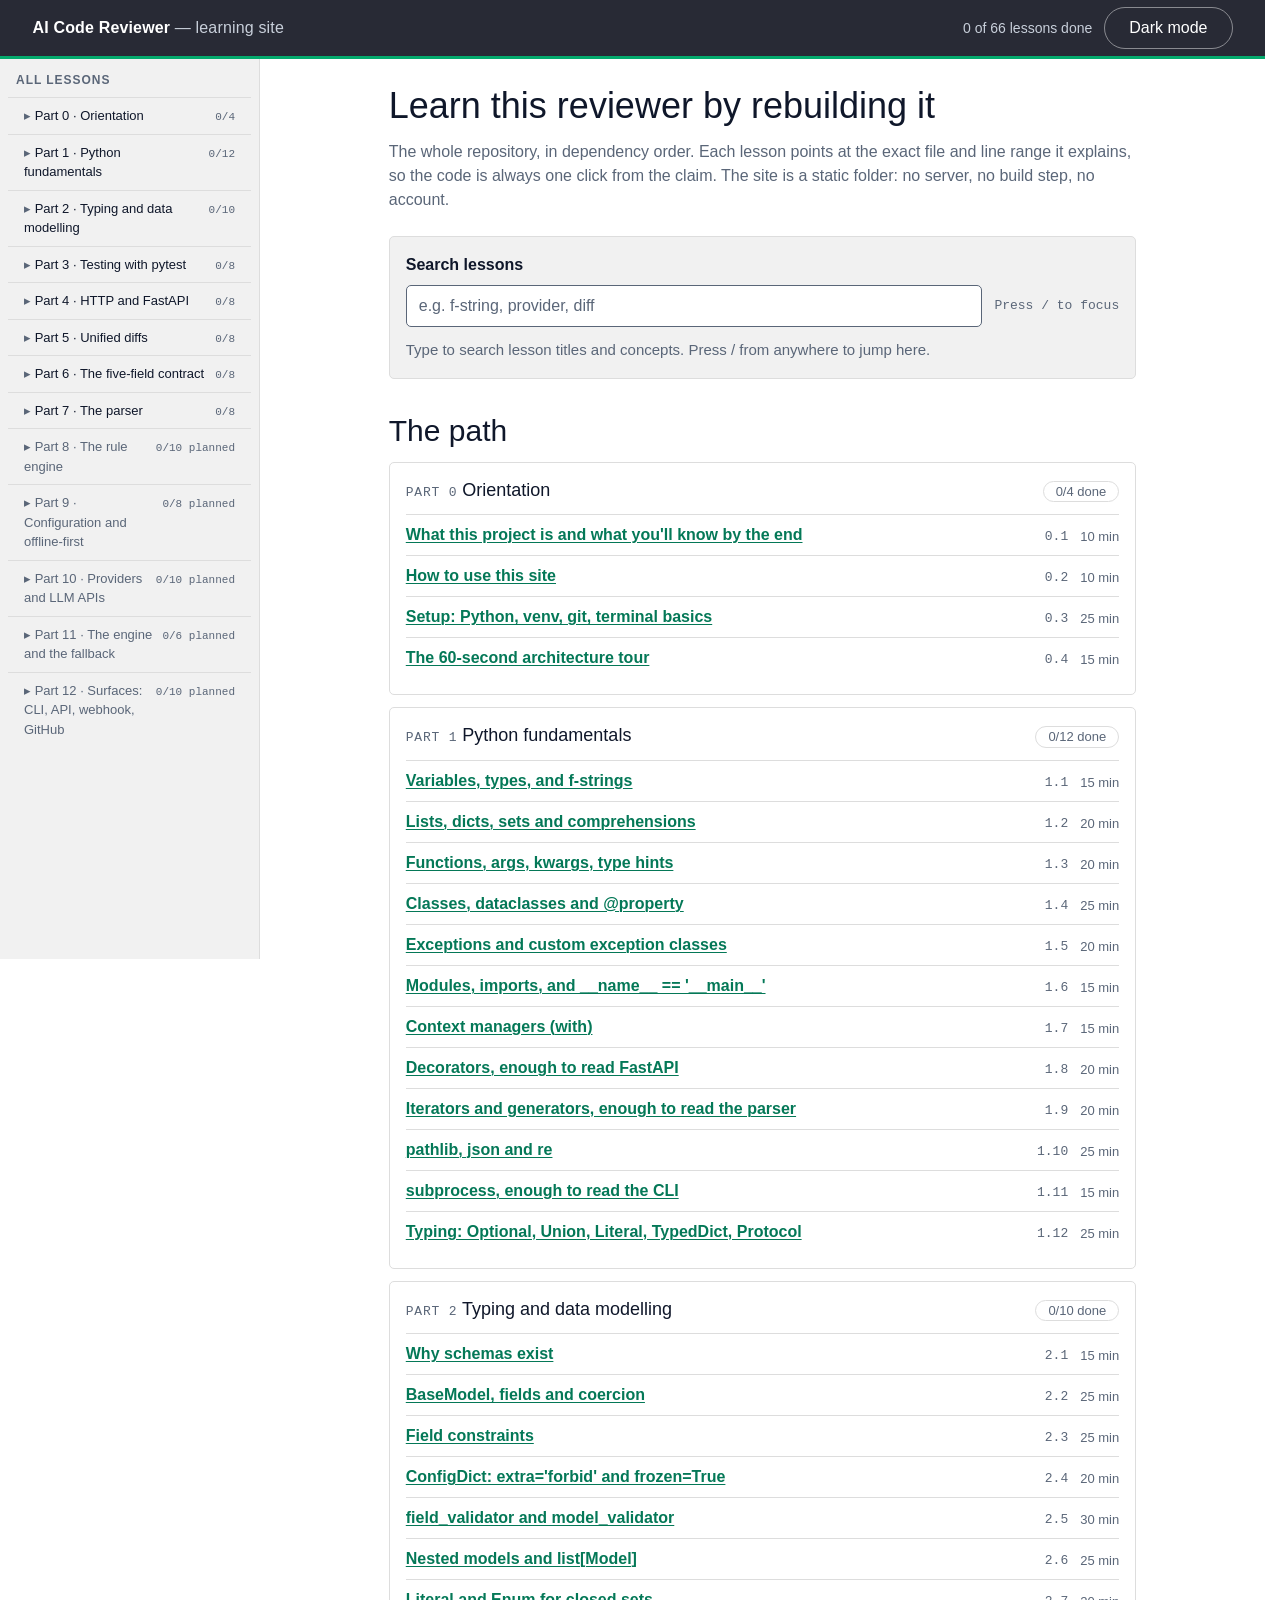
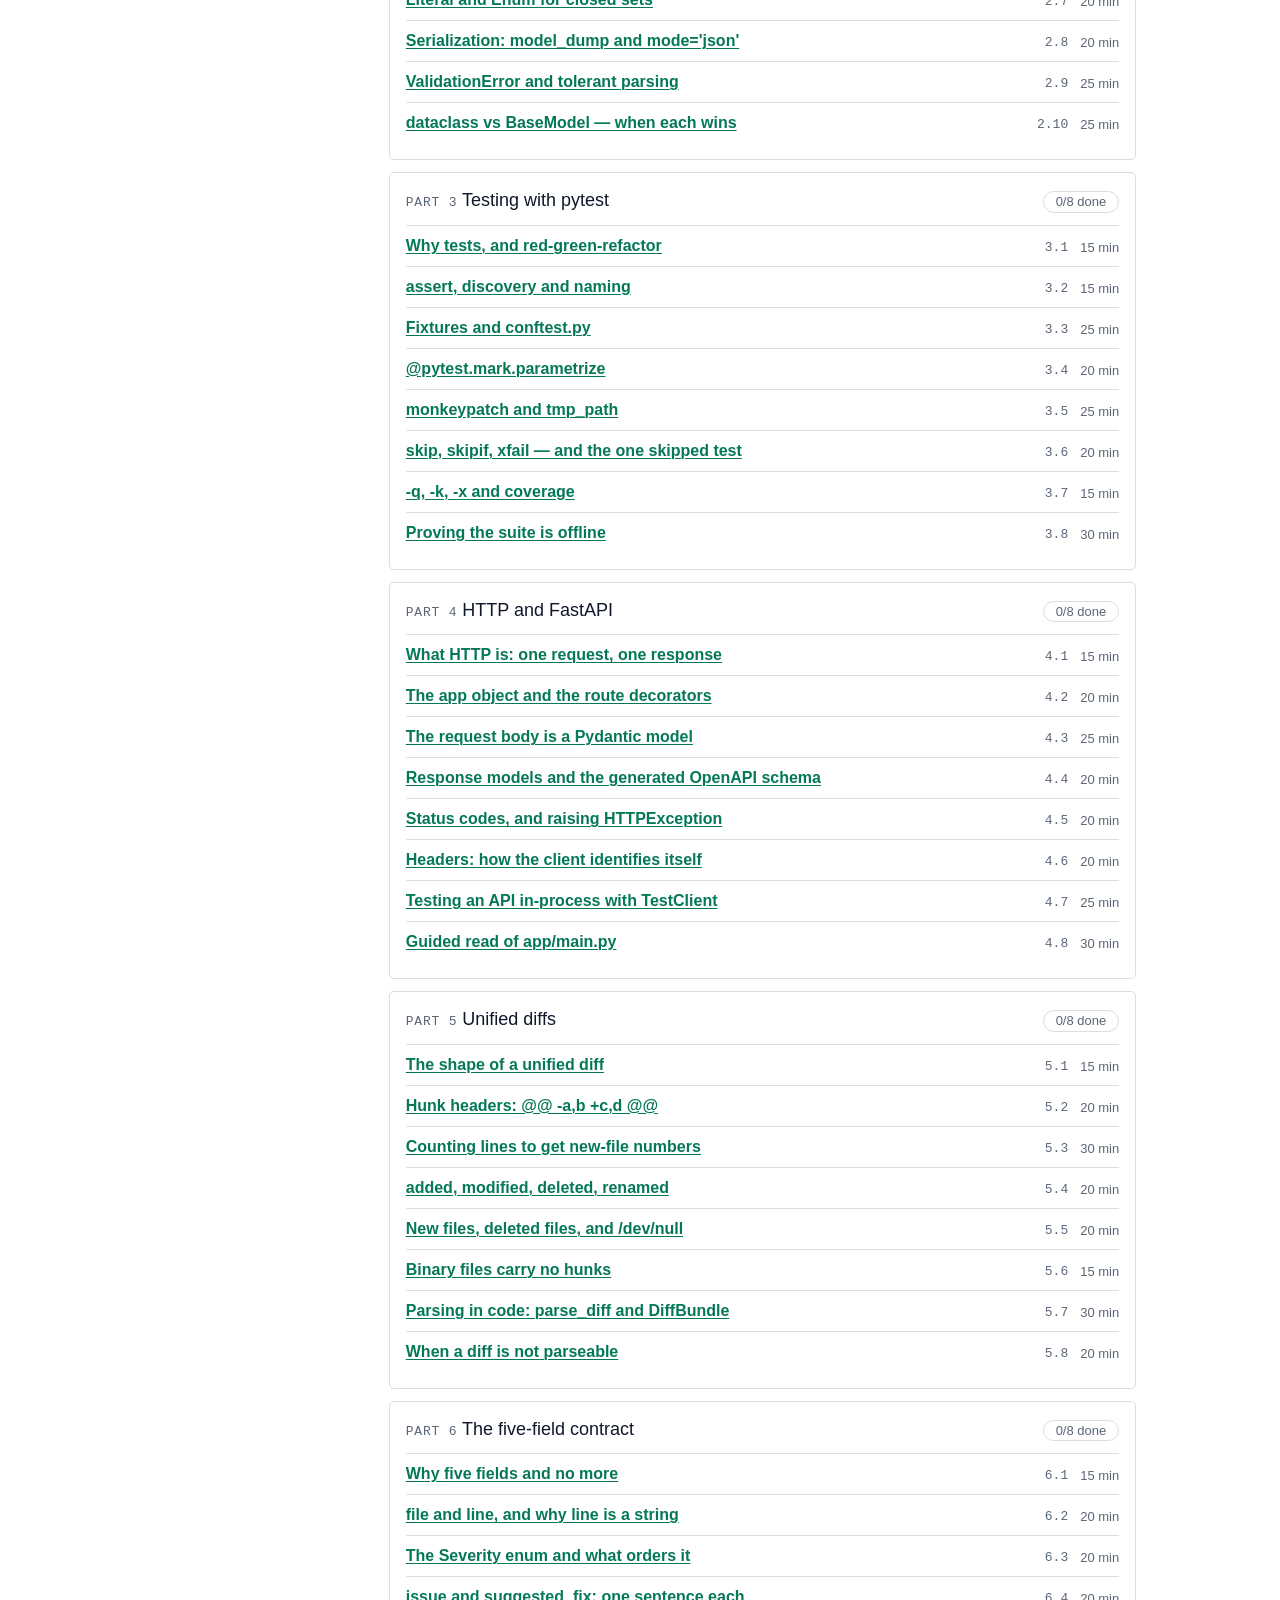
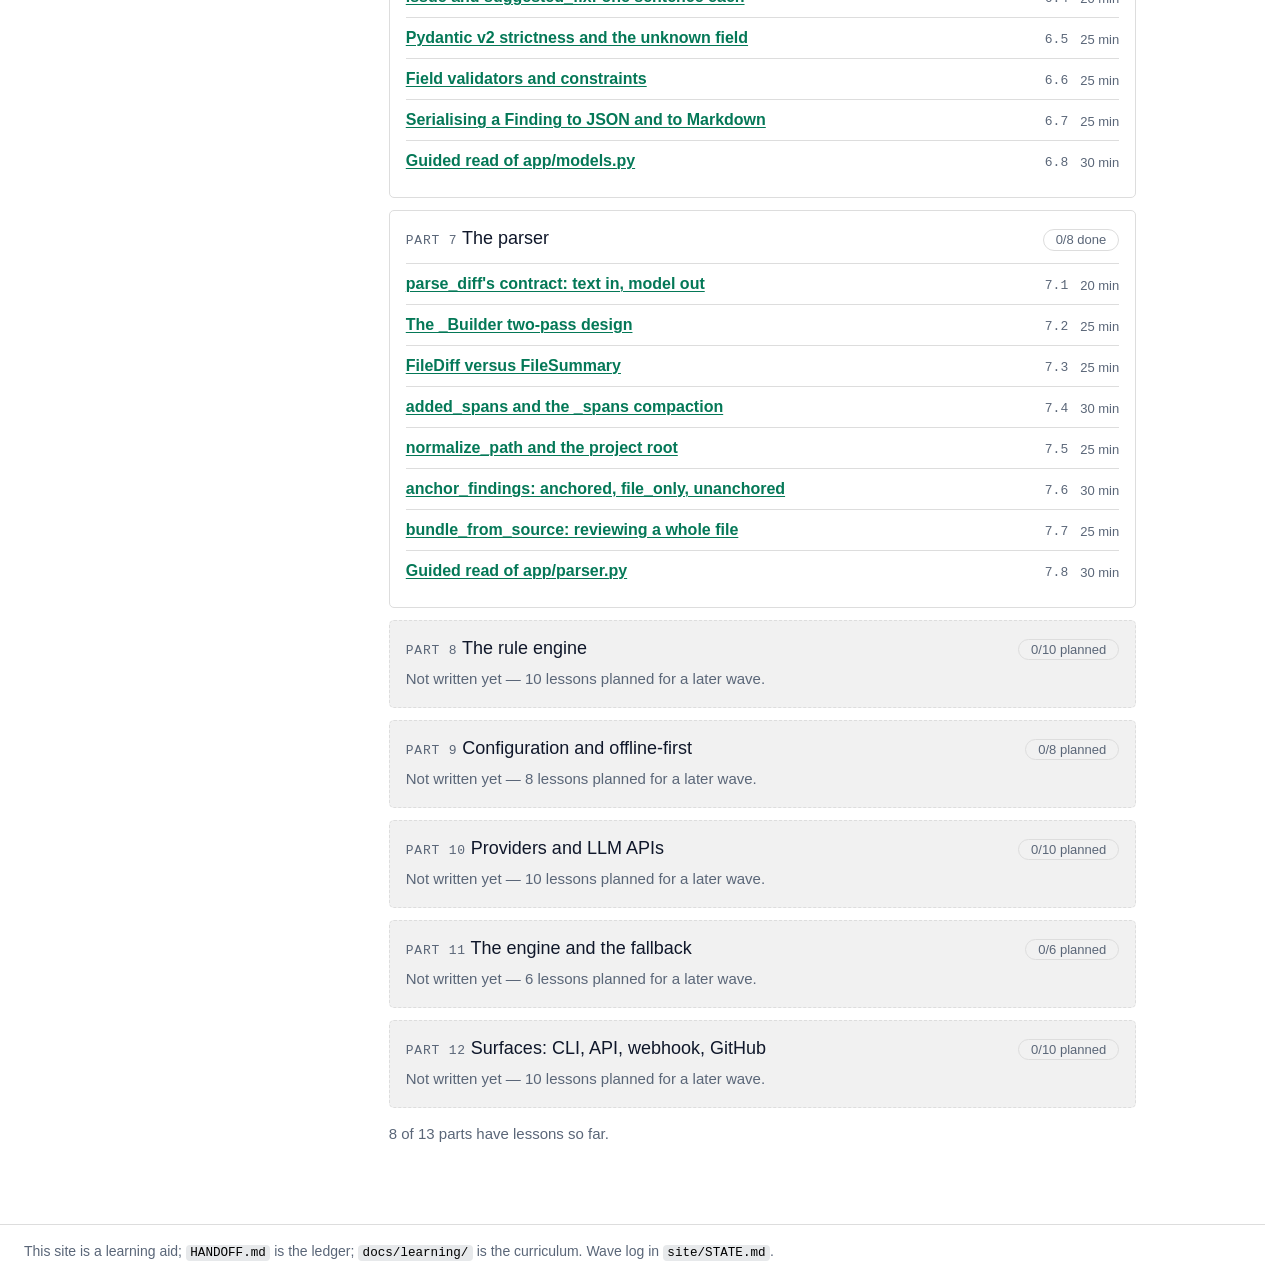
==== commit 171c4136: "Company audit — 15 lanes, and the fixes for what they found Fifteen auditors, one lane each: W3Schoo" ====
--- a/site/index.html
+++ b/site/index.html
@@ -56,14 +56,14 @@
       <p class="noscript-note">
         This page builds the parts list with JavaScript, and JavaScript is off in this browser.
         The lessons are plain text in the repository: start at
-        <code>docs/learning/README.md</code>, which is the source of truth for this curriculum.
+        <code>HANDOFF.md</code>, the ledger that wins any disagreement; <code>docs/learning/</code> is the curriculum.
       </p>
     </noscript>
   </main>
 </div>
 
 <footer class="site-footer">
-  <p>This site is a learning aid; <code>docs/learning/</code> is the source of truth. Wave log in
+  <p>This site is a learning aid; <code>HANDOFF.md</code> is the ledger; <code>docs/learning/</code> is the curriculum. Wave log in
      <code>site/STATE.md</code>.</p>
 </footer>
 
--- a/site/assets/css/tokens.css
+++ b/site/assets/css/tokens.css
@@ -13,7 +13,11 @@
   --accent-strong: #047857;   /* text and filled buttons (AA at 16px) */
   --accent-hover: #059862;
   --accent-soft: #d9eee1;
+  --bar: #282a35;          /* the charcoal top bar */
+  --bar-text: #ffffff;
+  --bar-muted: #c8cfda;
   --accent-contrast: #ffffff;
+  --skip-bg: #047857;
 
   /* --- surfaces ---------------------------------------------------------- */
   --bg: #ffffff;
@@ -99,7 +103,11 @@
   --accent-strong: #04aa6d;  /* same green in dark: their button, not a mint variant */
   --accent-hover: #059862;
   --accent-soft: #14352a;
+  --bar: #1b1e26;
+  --bar-text: #ffffff;
+  --bar-muted: #c8cfda;
   --accent-contrast: #ffffff;
+  --skip-bg: #047857;   /* the skip link keeps the AA green in both themes */
 
   --bg: #282a35;
   --surface: #1f2229;
--- a/site/assets/css/layout.css
+++ b/site/assets/css/layout.css
@@ -34,6 +34,38 @@
 }
 
 
+
+/* W3Schools' tutorial pages carry a charcoal bar with a green rule under it —
+ * that bar is most of what makes the site read as green at a glance. */
+.site-header {
+  background: var(--bar);
+  border-bottom: 3px solid var(--accent);
+}
+
+.site-header .brand {
+  color: var(--bar-text);
+}
+
+.site-header .brand span {
+  color: var(--bar-muted);
+}
+
+.site-header .progress-total,
+.site-header #progress-total {
+  color: var(--bar-muted); /* 9.09:1 on the bar; --muted was 2.45:1 */
+}
+
+.site-header .btn {
+  background: transparent;
+  border-color: rgba(255, 255, 255, 0.45);
+  color: var(--bar-text);
+}
+
+.site-header .btn:hover {
+  background: var(--accent);
+  border-color: var(--accent);
+  color: var(--accent-contrast);
+}
 
 .site-header-inner,
 .page {
@@ -423,8 +455,10 @@
   background: var(--accent);
   border-color: var(--accent);
   color: var(--accent-contrast);
-  font-weight: 600;
-  font-size: 1.1875rem; /* 19px: 14.25pt bold clears the large-text line */
+  /* 19px at weight 700 is 14.25pt bold, which is WCAG's large text — the one
+   * reason white on the brand green's 3.01:1 is allowed. At 600 it is not. */
+  font-weight: 700;
+  font-size: 1.1875rem;
   padding-inline: var(--space-6);
 }
 
--- a/site/assets/css/code.css
+++ b/site/assets/css/code.css
@@ -92,8 +92,10 @@
   background: var(--accent);
   color: var(--accent-contrast);
   border-color: var(--accent);
-  font-weight: 600;
-  font-size: 1.1875rem; /* 19px: 14.25pt bold clears the large-text line */
+  /* 19px at weight 700 is 14.25pt bold, which is WCAG's large text — the one
+   * reason white on the brand green's 3.01:1 is allowed. At 600 it is not. */
+  font-weight: 700;
+  font-size: 1.1875rem;
   padding-inline: var(--space-6);
 }
 
--- a/site/assets/css/print.css
+++ b/site/assets/css/print.css
@@ -46,10 +46,9 @@
 
 /* ------------------------------------------------------------------ layout */
 
-.site-header {
-  border-bottom: 1px solid var(--border);
-  background: var(--surface);
-}
+/* The header's own colours live in layout.css. This sheet used to restate them
+ * here, outside any media query, and because print.css loads last it silently
+ * beat the real rule — which is why the top bar stayed grey. */
 
 /* ------------------------------------------------------------------- print */
 
@@ -159,8 +158,15 @@
     display: none;
   }
 
+  /* The label stays on paper: without it the expected output prints as a bare
+   * grey box that looks like real program output. */
   details.expected-output > summary {
-    display: none;
+    display: block;
+    font-weight: 700;
+  }
+
+  details.expected-output > summary::marker {
+    content: "";
   }
 
   p,
@@ -202,3 +208,11 @@
     break-inside: auto;
   }
 }
+
+/* The terminal panel already prints the command, so the code figure above it
+ * must not print it a second time. */
+@media print {
+  pre.code.terminal-command {
+    display: none;
+  }
+}
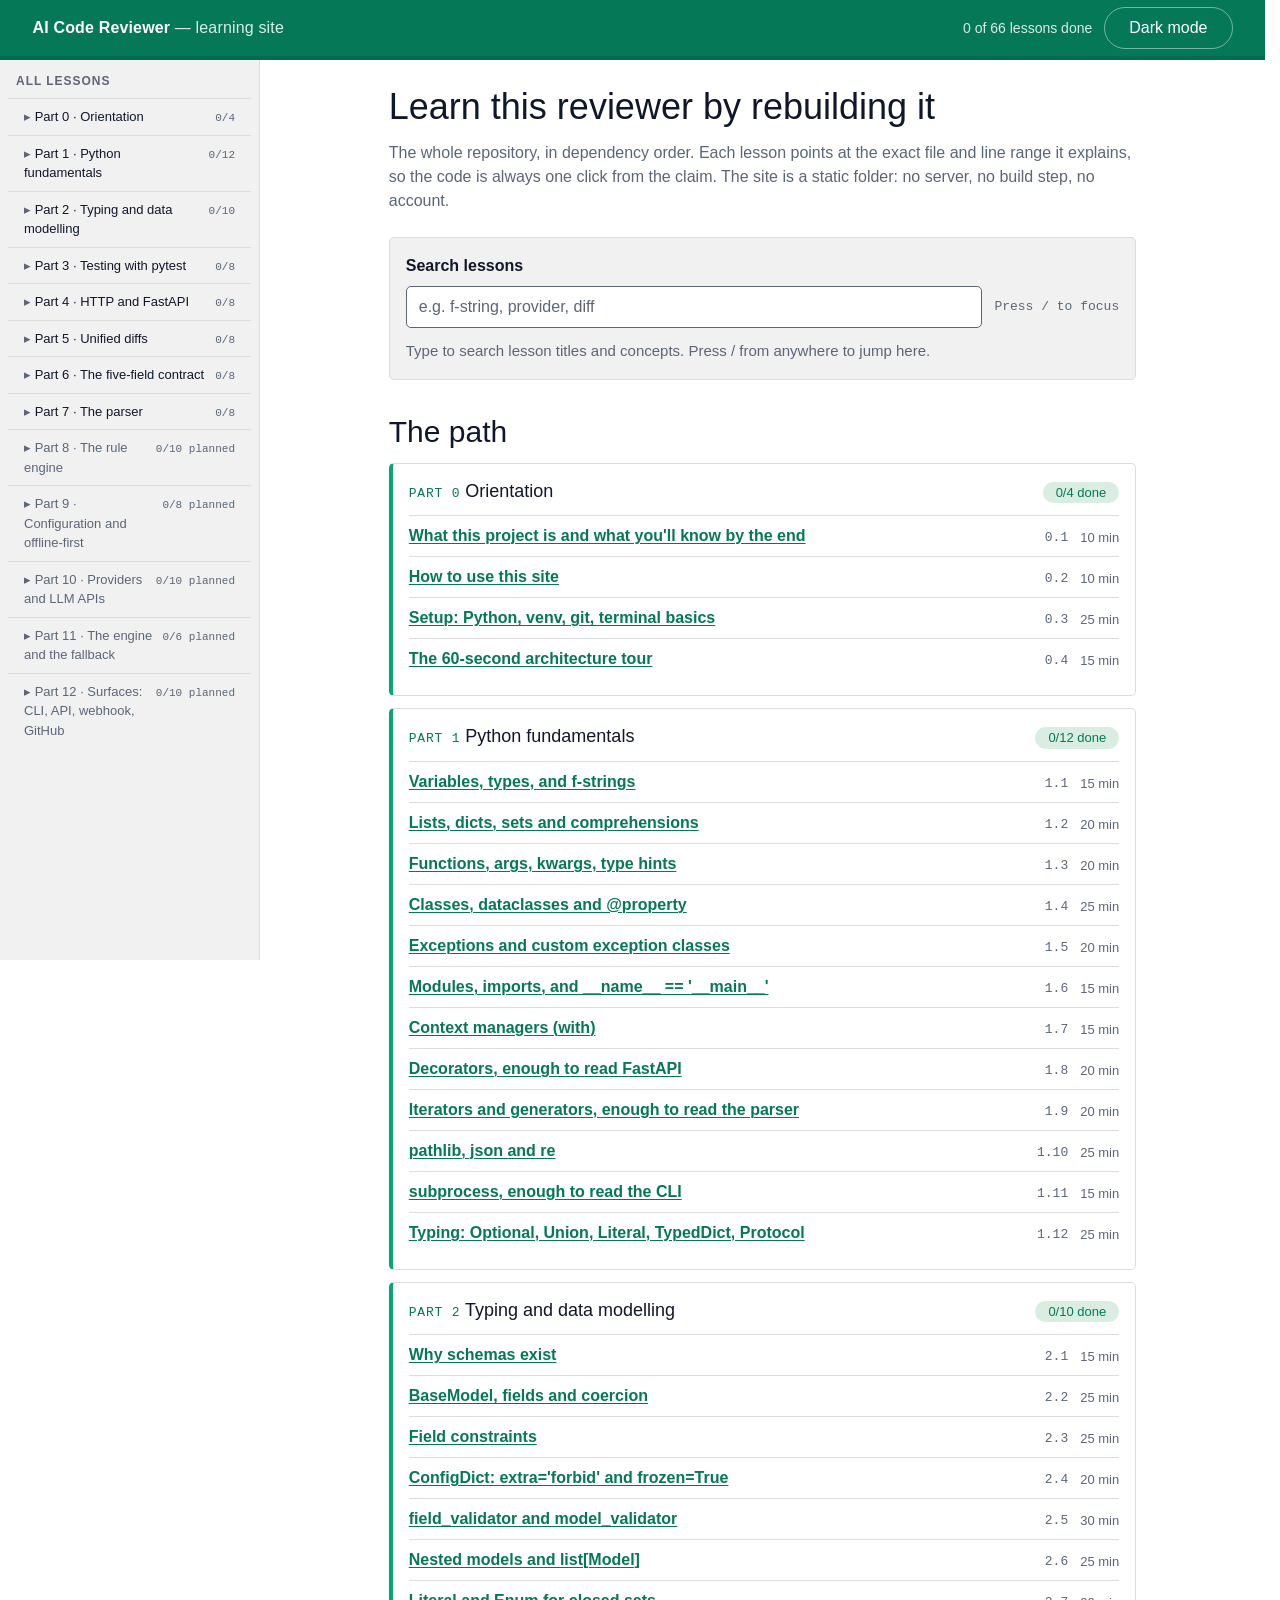
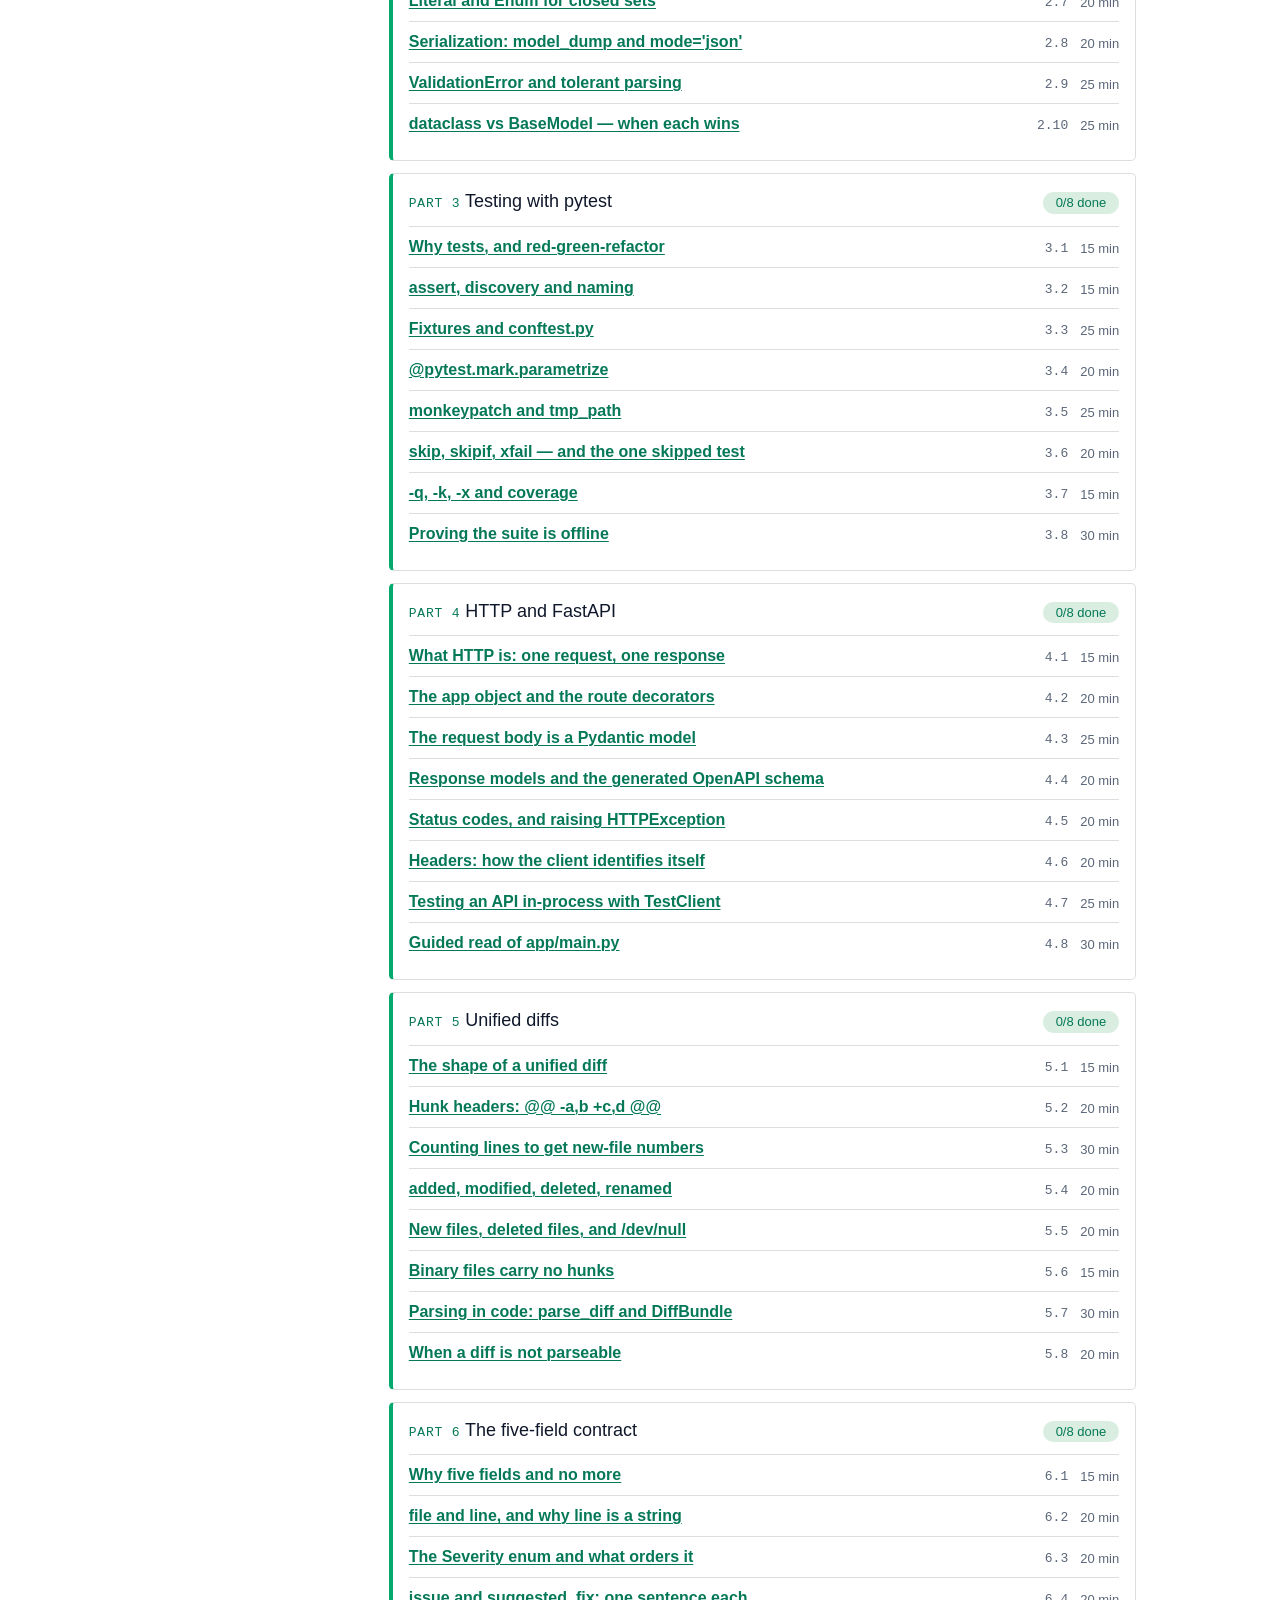
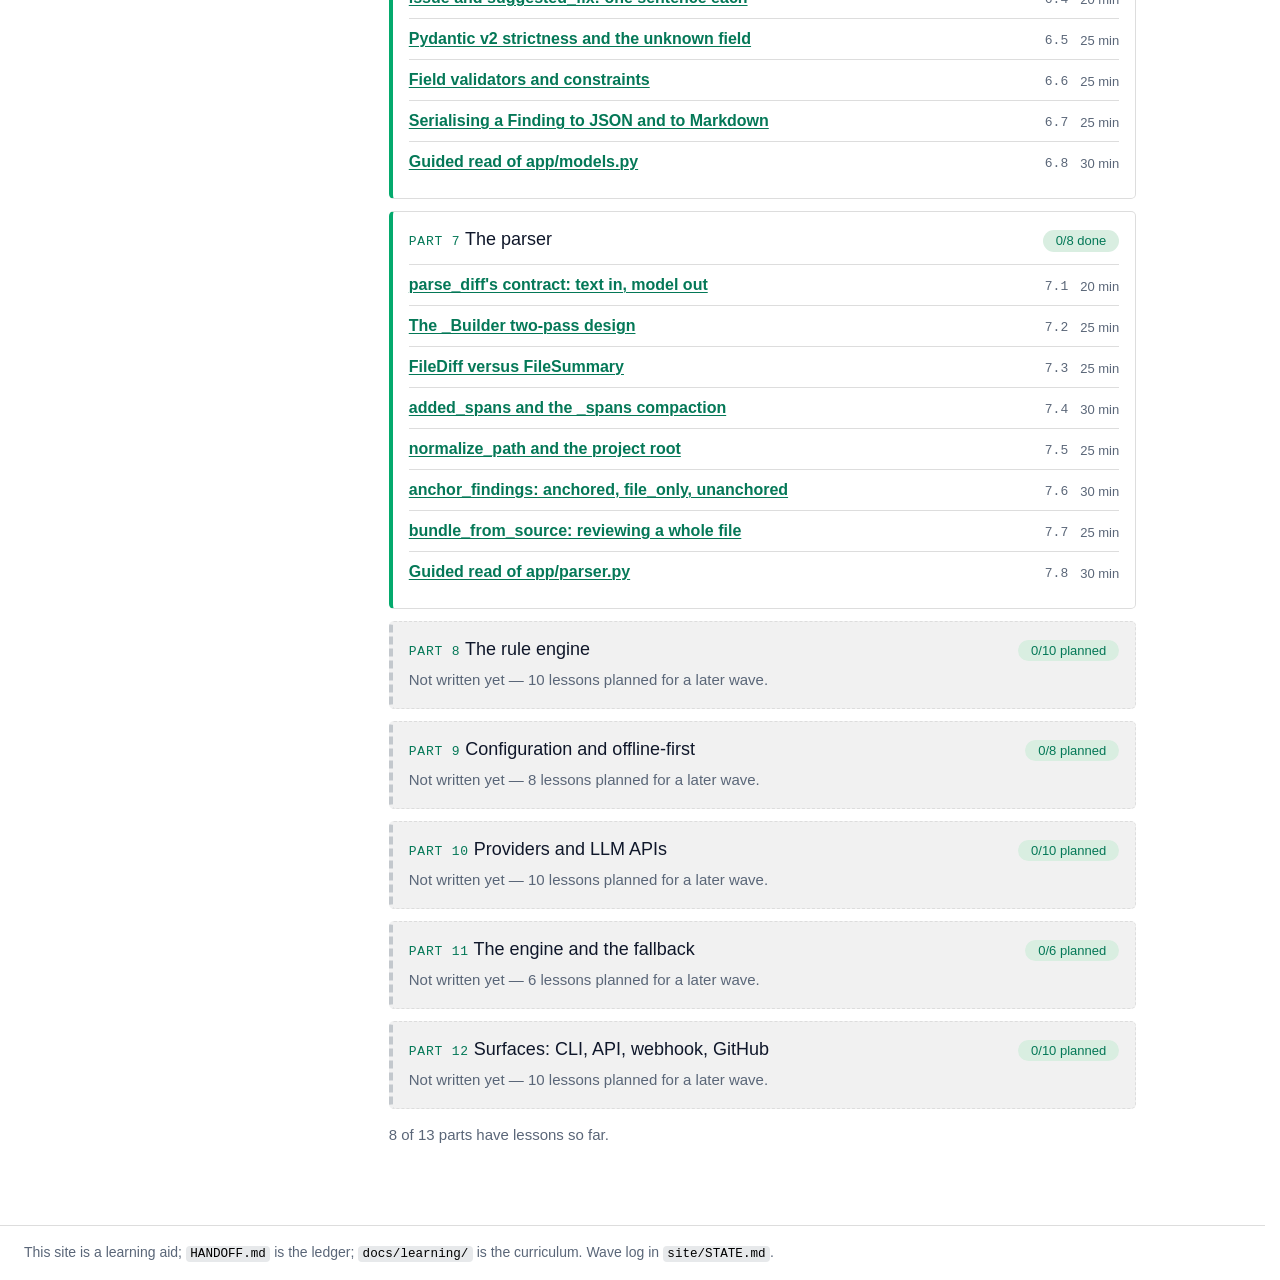
==== commit 423fd33c: "Wave 5b — content integrity pass (six of eleven items, one partial) No new lessons. What is done, wi" ====
--- a/site/index.html
+++ b/site/index.html
@@ -5,6 +5,21 @@
 <meta name="viewport" content="width=device-width, initial-scale=1">
 <title>AI Code Reviewer — learn it from the code</title>
 <meta name="description" content="A W3Schools-style static learning site for the Autonomous AI Code Reviewer. Works offline, opens by double-clicking this file.">
+  <script>
+    /* Applied before first paint: reading localStorage in app.js meant a dark
+     * reader saw a light page for ~300 ms on every navigation. Inline and
+     * synchronous, because a fetch would not run from file://. */
+    (function () {
+      try {
+        var theme = localStorage.getItem("ai-reviewer-learning-theme-v1");
+        if (theme === "dark" || theme === "light") {
+          document.documentElement.setAttribute("data-theme", theme);
+        }
+      } catch (error) {
+        /* Private mode can throw on localStorage; light is the default. */
+      }
+    })();
+  </script>
 <link rel="stylesheet" href="assets/css/tokens.css">
 <link rel="stylesheet" href="assets/css/layout.css">
 <link rel="stylesheet" href="assets/css/components.css">
--- a/site/assets/css/tokens.css
+++ b/site/assets/css/tokens.css
@@ -13,9 +13,9 @@
   --accent-strong: #047857;   /* text and filled buttons (AA at 16px) */
   --accent-hover: #059862;
   --accent-soft: #d9eee1;
-  --bar: #282a35;          /* the charcoal top bar */
+  --bar: #047857;          /* the green bar; #04AA6D is only 3.01:1 under white */
   --bar-text: #ffffff;
-  --bar-muted: #c8cfda;
+  --bar-muted: #d9eee1;    /* pale green: 4.51:1 on the bar */
   --accent-contrast: #ffffff;
   --skip-bg: #047857;
 
@@ -103,7 +103,7 @@
   --accent-strong: #04aa6d;  /* same green in dark: their button, not a mint variant */
   --accent-hover: #059862;
   --accent-soft: #14352a;
-  --bar: #1b1e26;
+  --bar: #047857;
   --bar-text: #ffffff;
   --bar-muted: #c8cfda;
   --accent-contrast: #ffffff;
--- a/site/assets/css/layout.css
+++ b/site/assets/css/layout.css
@@ -39,7 +39,7 @@
  * that bar is most of what makes the site read as green at a glance. */
 .site-header {
   background: var(--bar);
-  border-bottom: 3px solid var(--accent);
+  border-bottom: 4px solid #036b4e; /* a step darker than the bar, so the edge reads */
 }
 
 .site-header .brand {
--- a/site/assets/css/components.css
+++ b/site/assets/css/components.css
@@ -119,10 +119,15 @@
 
 .part {
   border: 1px solid var(--border);
+  border-left: 4px solid var(--accent); /* the green edge, on every part */
   border-radius: var(--radius);
   padding: var(--space-4);
   margin-bottom: var(--space-3);
   background: var(--bg);
+}
+
+.part-pending {
+  border-left-color: var(--border-strong);
 }
 
 .part-pending {
@@ -144,7 +149,7 @@
 }
 
 .part-number {
-  color: var(--muted);
+  color: var(--accent-strong);
   font-family: var(--font-mono);
   font-size: 0.8125rem;
   font-weight: 500;
@@ -154,8 +159,9 @@
 
 .part-badge {
   font-size: 0.8125rem;
-  color: var(--muted);
-  border: 1px solid var(--border);
+  color: var(--accent-strong);
+  background: var(--accent-soft);
+  border: 1px solid transparent;
   border-radius: 999px;
   padding: 0 var(--space-3);
   white-space: nowrap;
--- a/site/assets/css/print.css
+++ b/site/assets/css/print.css
@@ -105,6 +105,18 @@
   .code-figure {
     overflow: visible; /* a long line must not be clipped on paper */
     box-shadow: none;
+    /* A short block should not be split across a page. A block taller than the
+     * page cannot be kept whole, so the code itself is allowed to flow — the
+     * card moves as one where it fits, and continues where it cannot. */
+    break-inside: avoid;
+  }
+
+  .code-figure > pre.code {
+    break-inside: auto;
+  }
+
+  .code-caption {
+    break-after: avoid; /* the label never sits alone at the foot of a page */
   }
 
   pre.code,
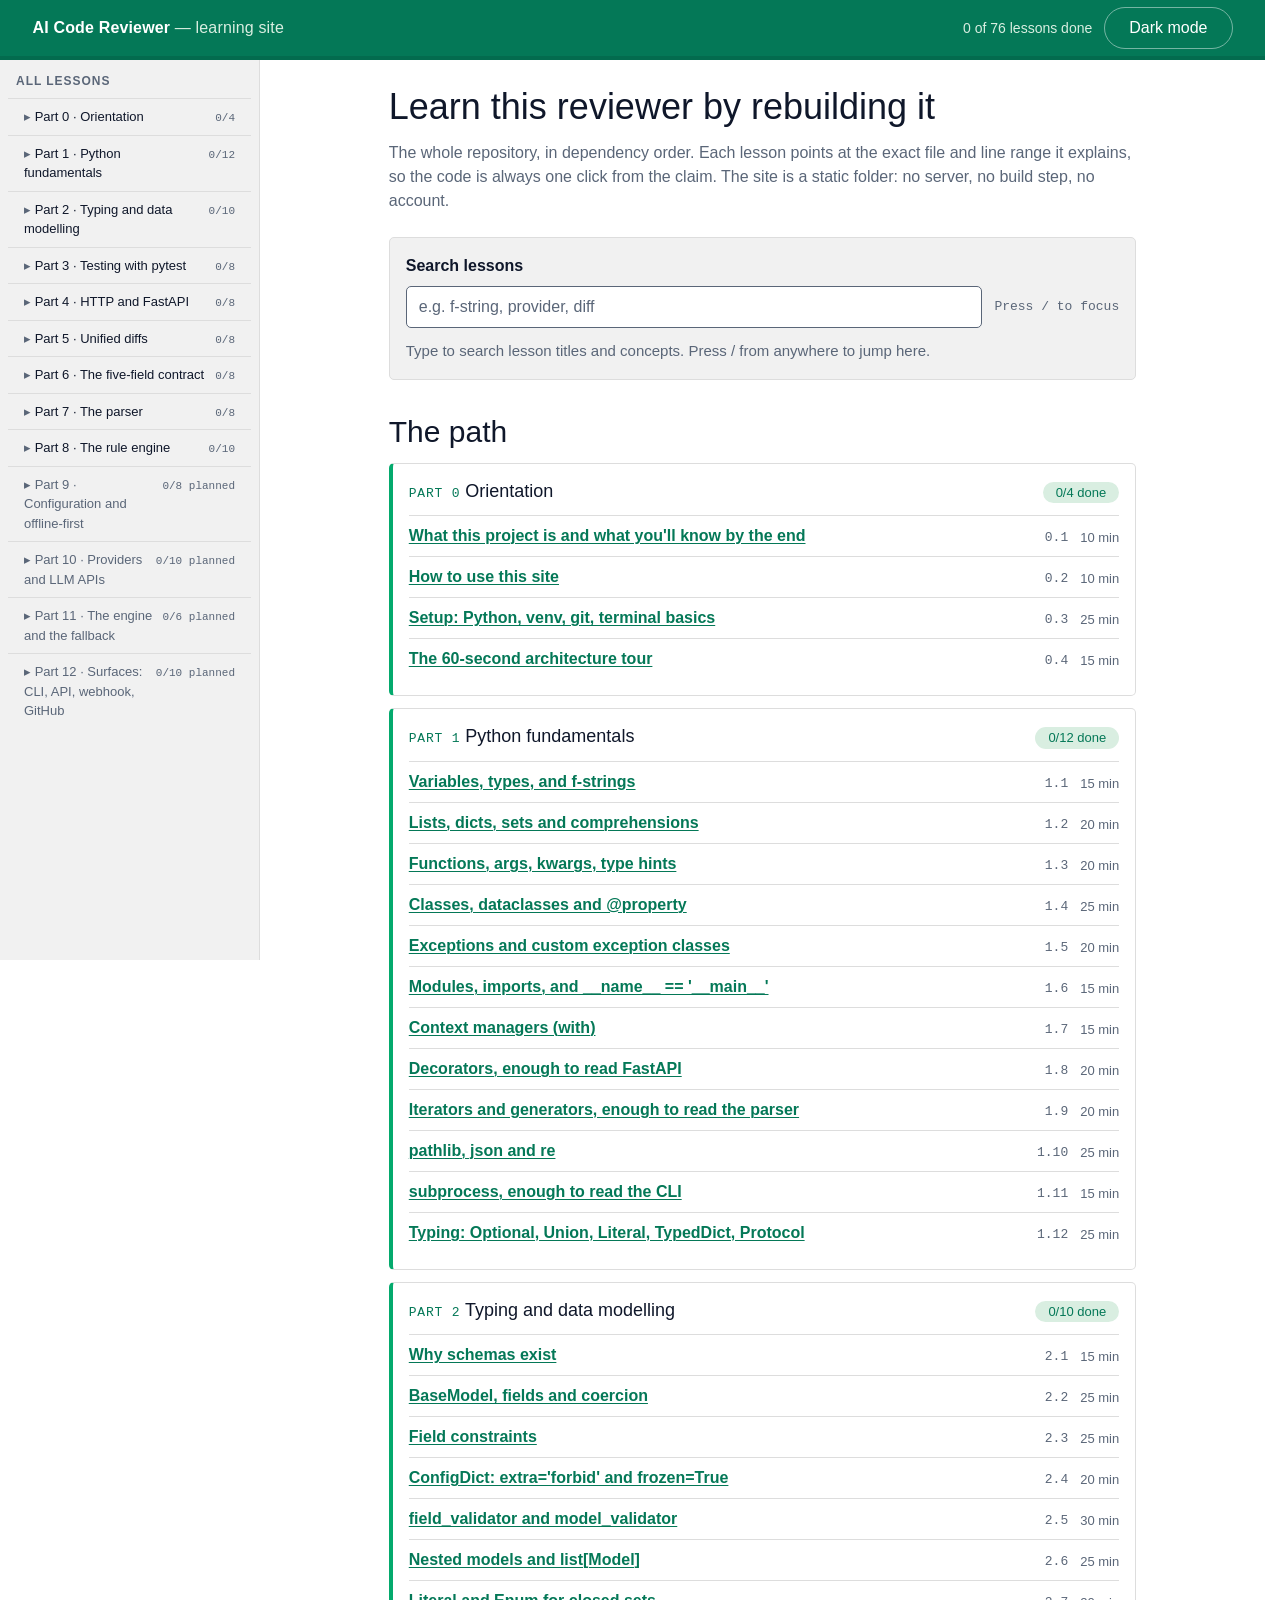
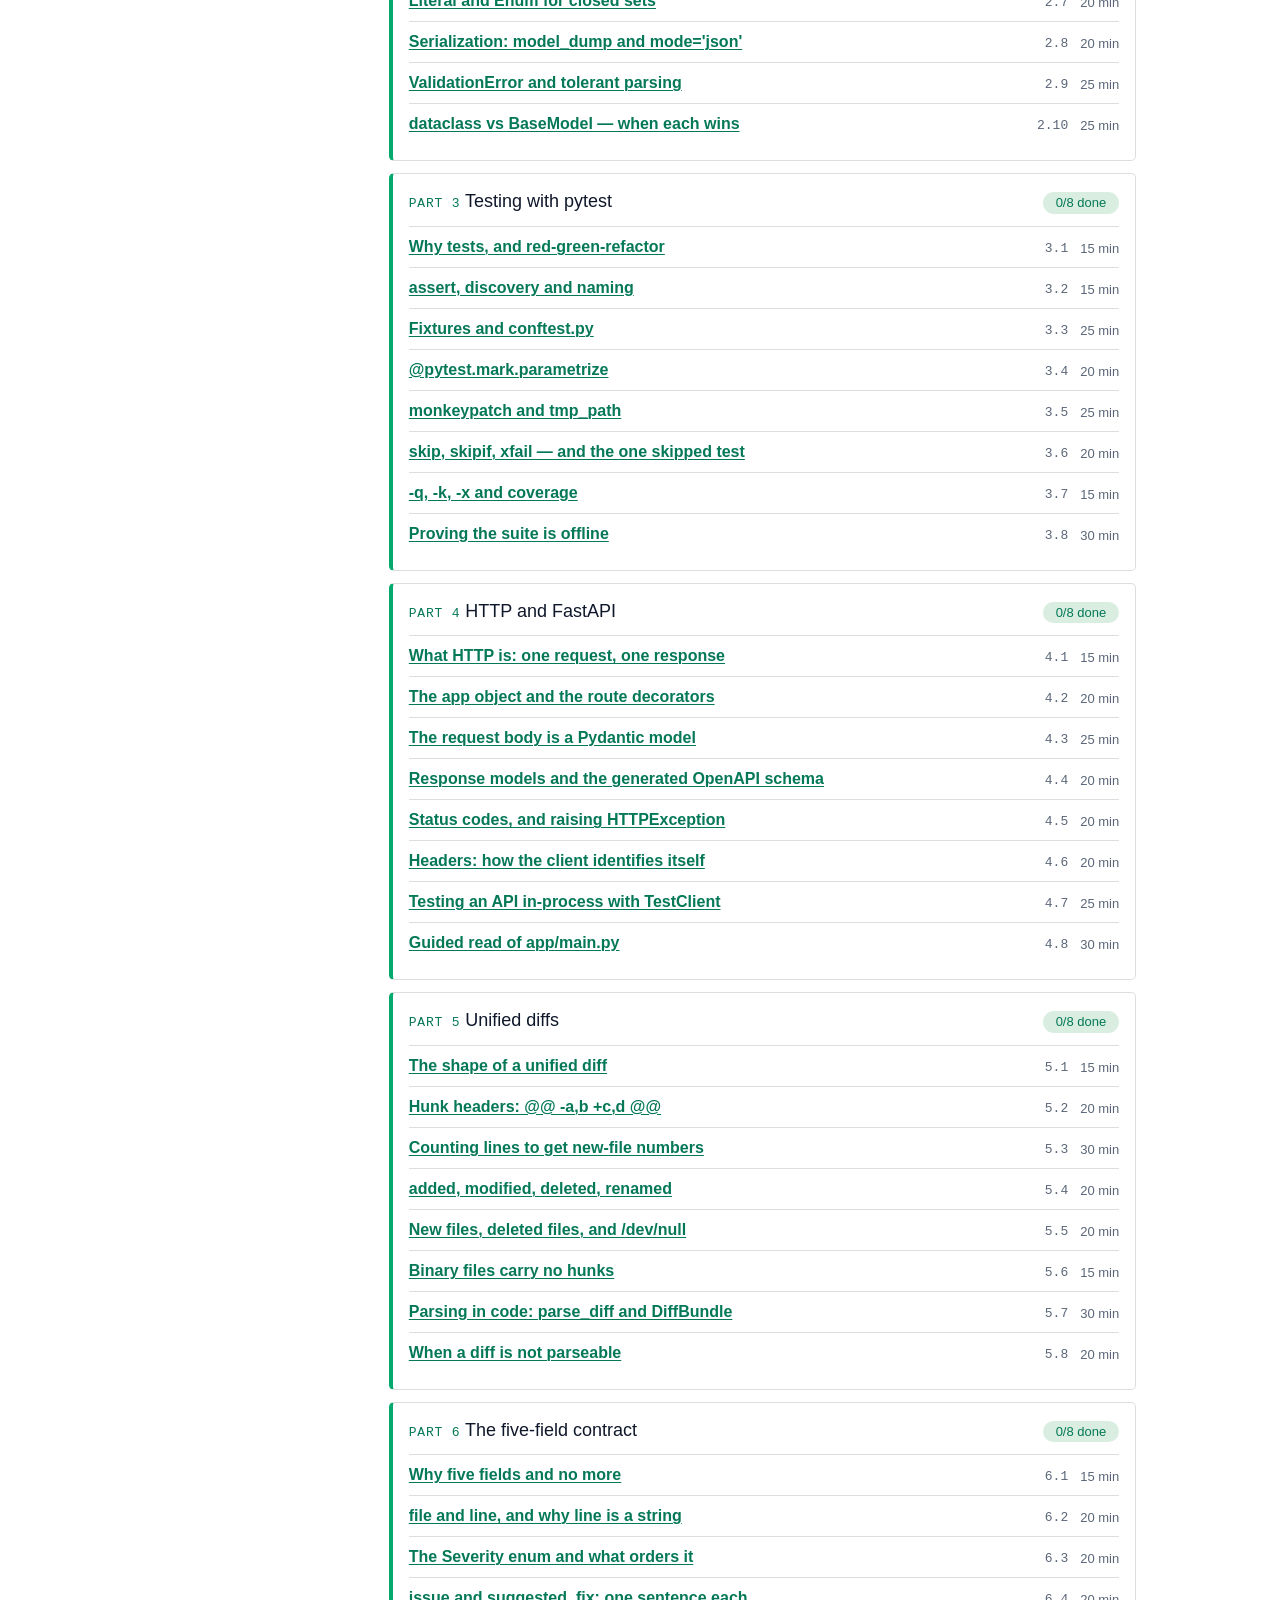
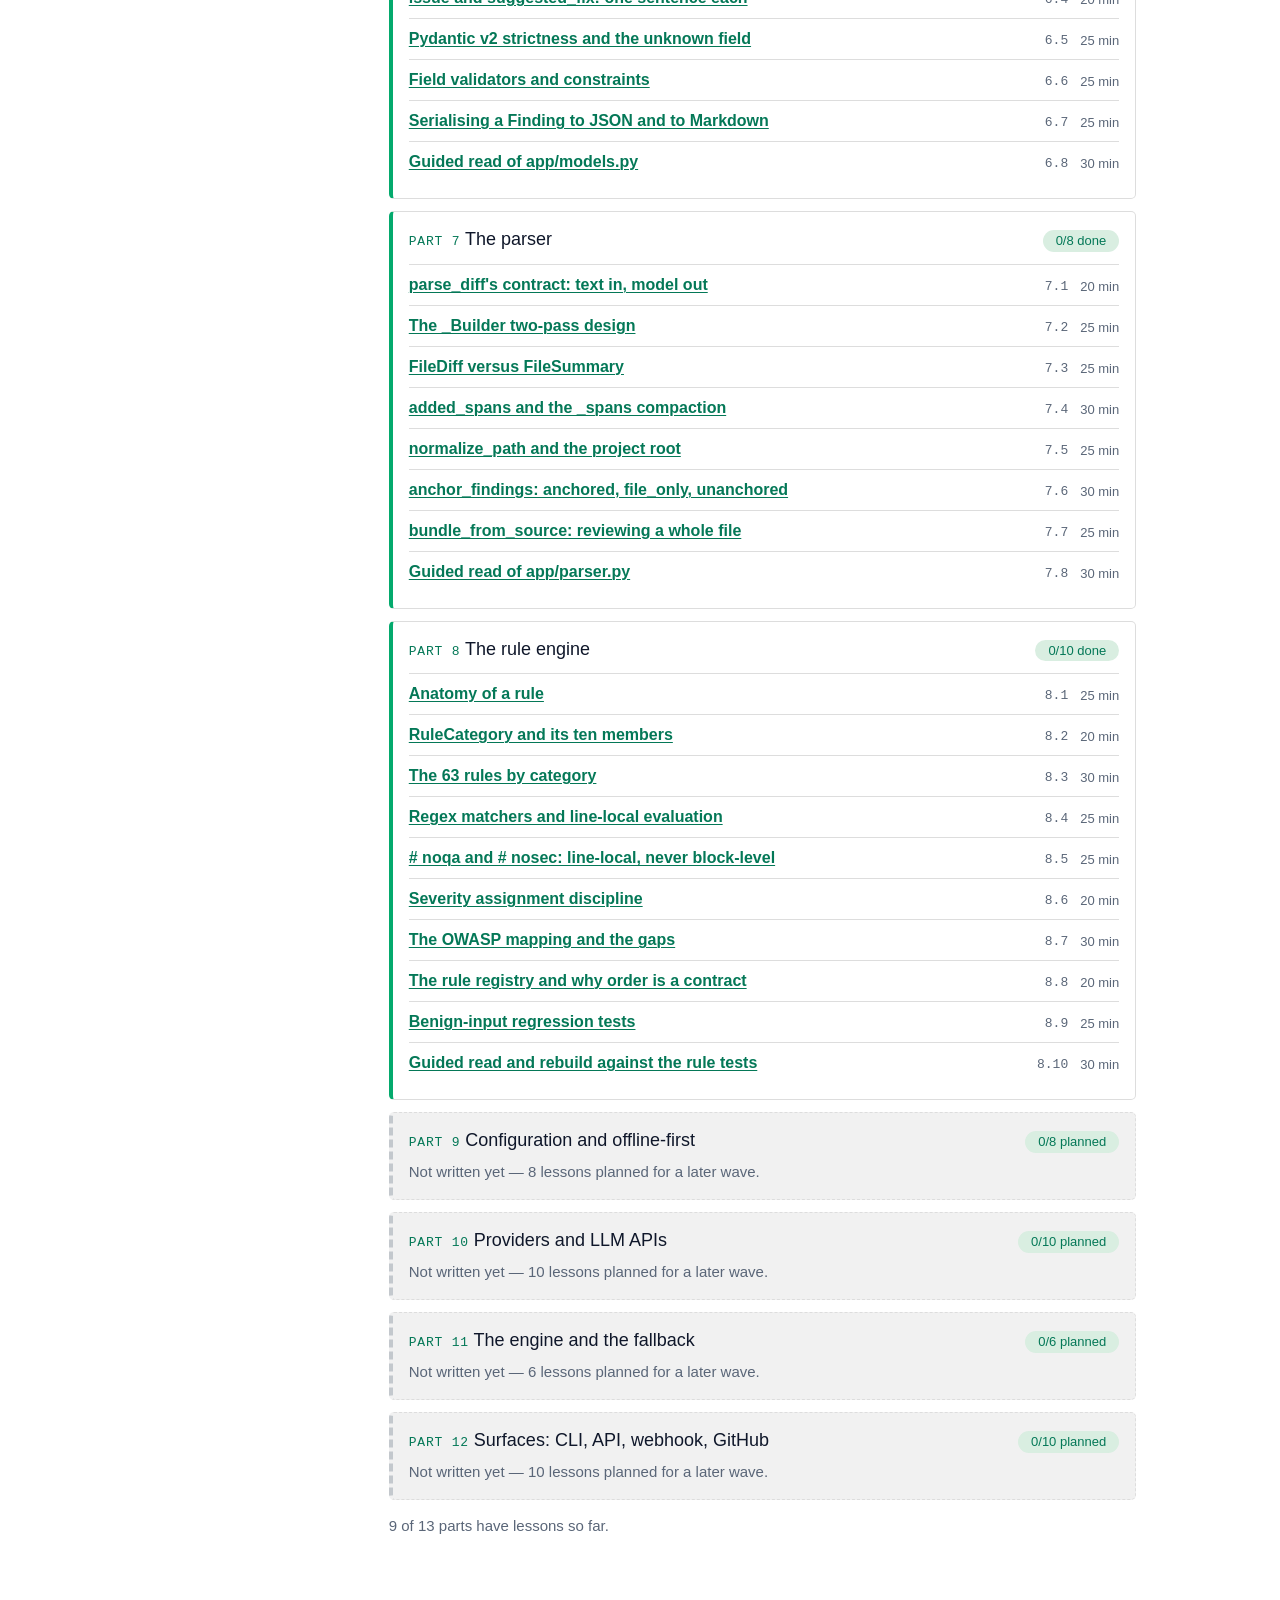
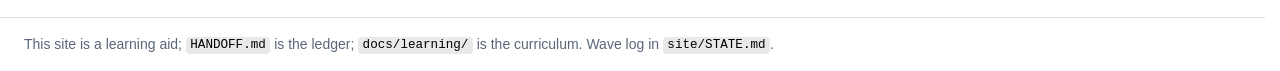
==== commit c36d1cfb: "Wave 6a — Part 8, The rule engine Ten lessons, 8.1-8.10, the site at 76 across nine parts.  Every ex" ====
--- a/site/index.html
+++ b/site/index.html
@@ -157,6 +157,16 @@
 <script src="content/part-7/lesson-7.6.js"></script>
 <script src="content/part-7/lesson-7.7.js"></script>
 <script src="content/part-7/lesson-7.8.js"></script>
+<script src="content/part-8/lesson-8.1.js"></script>
+<script src="content/part-8/lesson-8.2.js"></script>
+<script src="content/part-8/lesson-8.3.js"></script>
+<script src="content/part-8/lesson-8.4.js"></script>
+<script src="content/part-8/lesson-8.5.js"></script>
+<script src="content/part-8/lesson-8.6.js"></script>
+<script src="content/part-8/lesson-8.7.js"></script>
+<script src="content/part-8/lesson-8.8.js"></script>
+<script src="content/part-8/lesson-8.9.js"></script>
+<script src="content/part-8/lesson-8.10.js"></script>
 <script>
   (function () {
     function boot() {
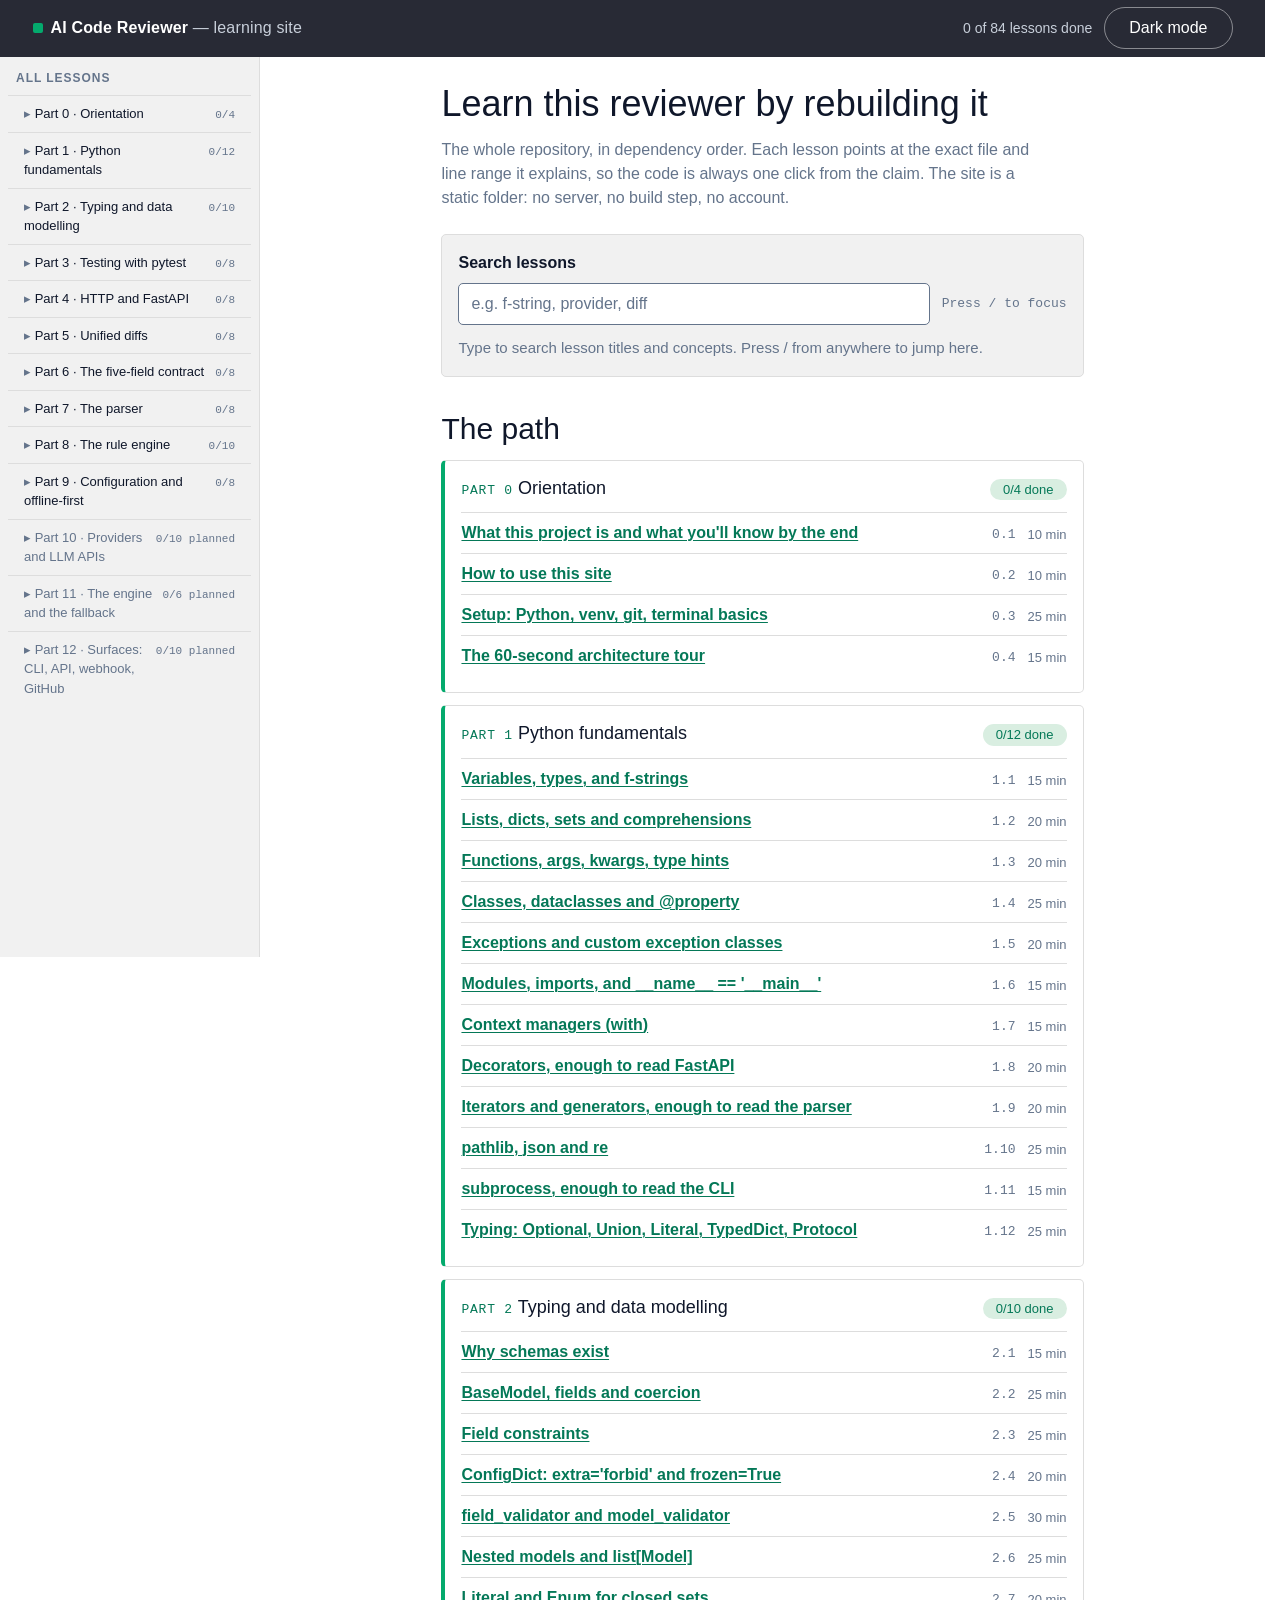
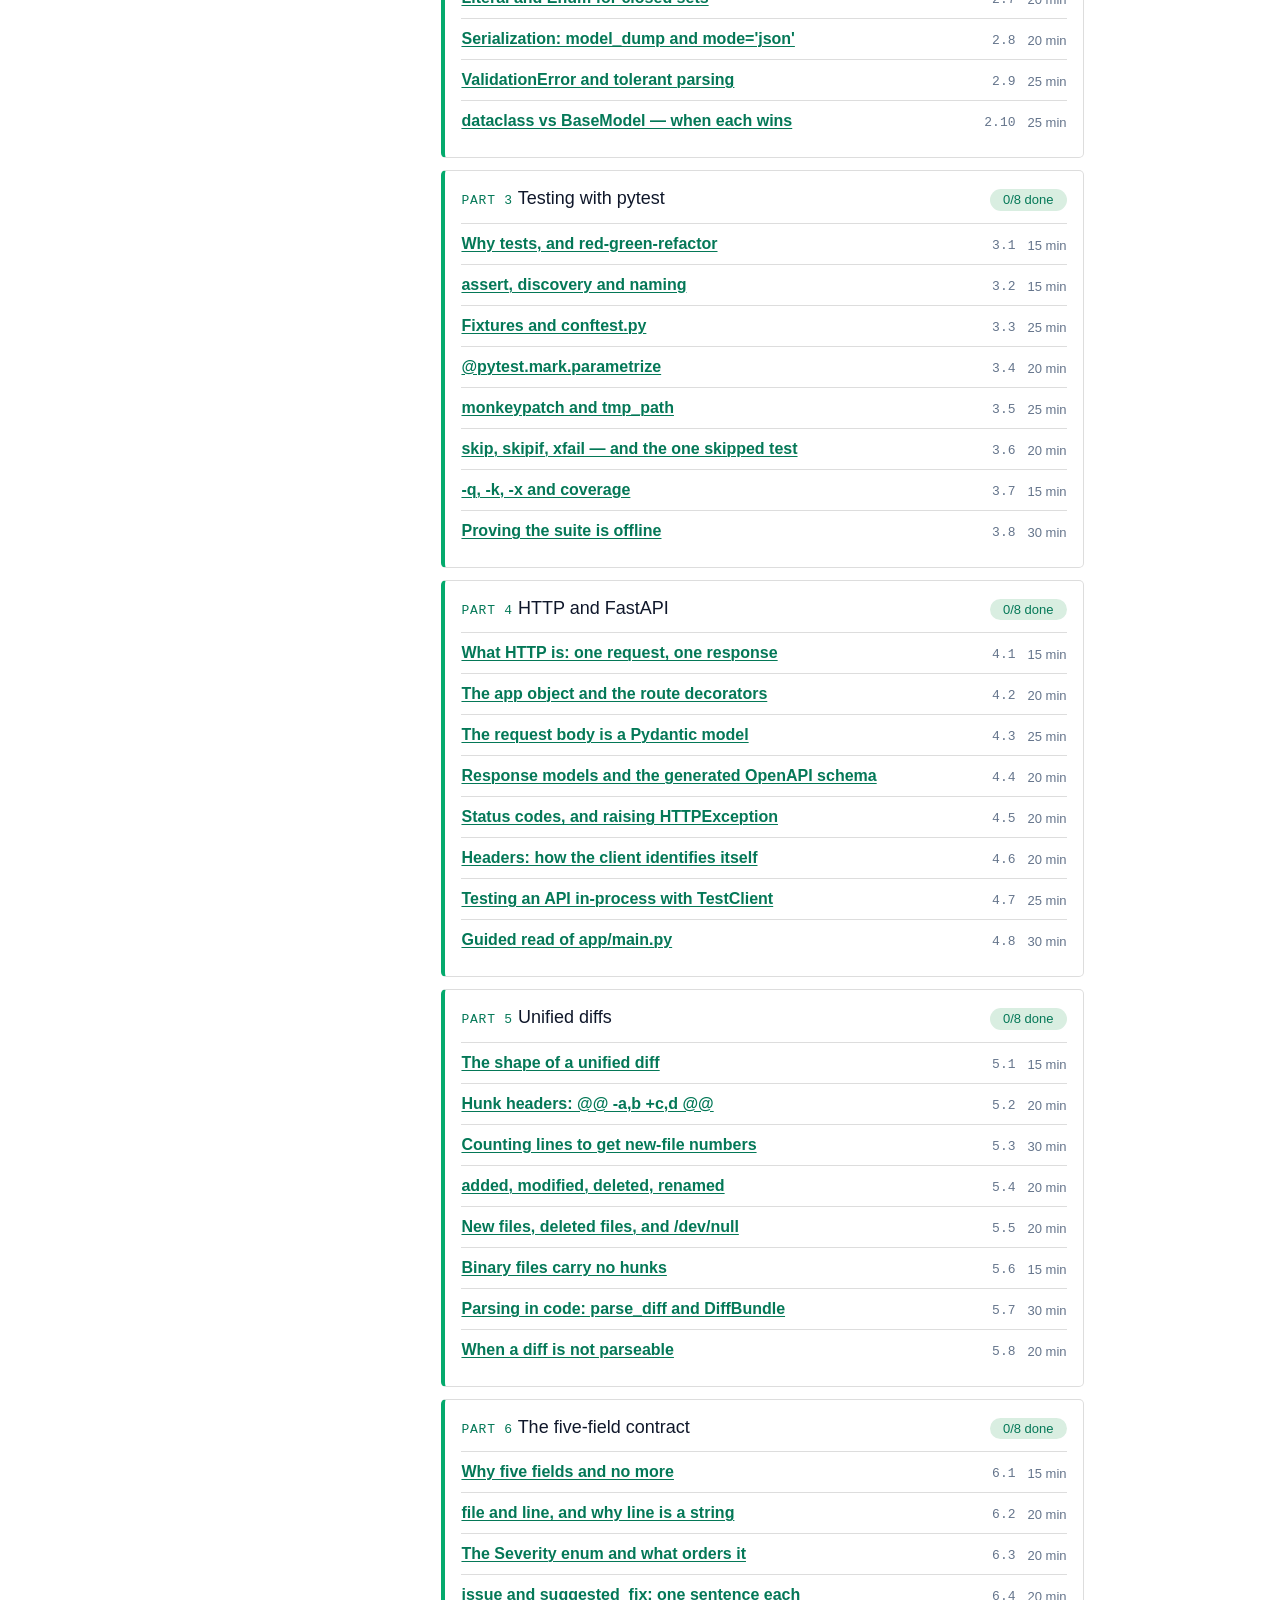
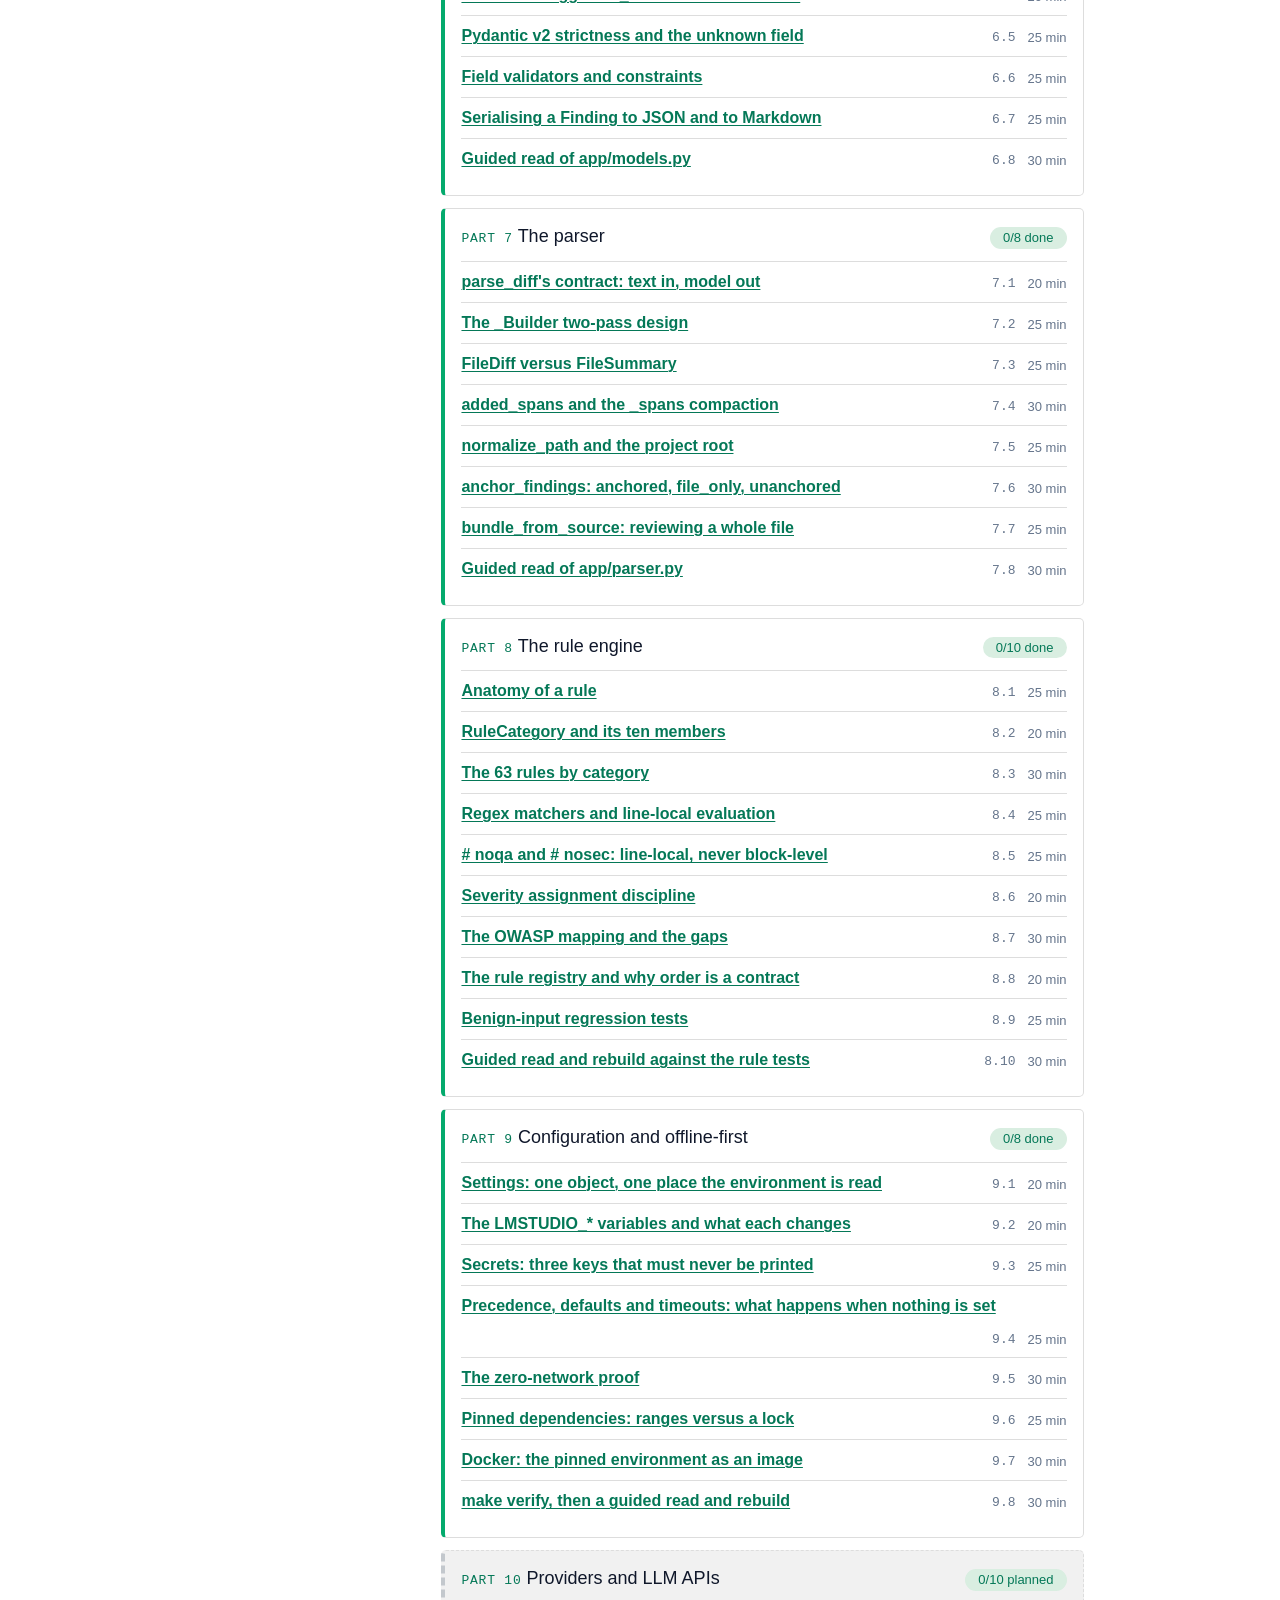
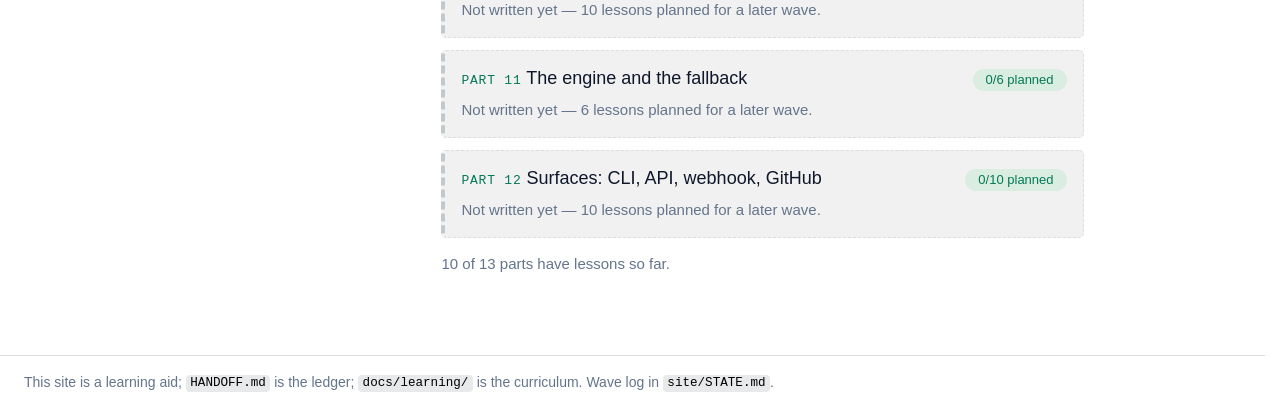
==== commit 47412c5c: "Wave 6b — Part 9, Configuration and offline-first [unaudited] Eight lessons, 9.1-9.8, the site at 84" ====
--- a/site/index.html
+++ b/site/index.html
@@ -167,6 +167,14 @@
 <script src="content/part-8/lesson-8.8.js"></script>
 <script src="content/part-8/lesson-8.9.js"></script>
 <script src="content/part-8/lesson-8.10.js"></script>
+<script src="content/part-9/lesson-9.1.js"></script>
+<script src="content/part-9/lesson-9.2.js"></script>
+<script src="content/part-9/lesson-9.3.js"></script>
+<script src="content/part-9/lesson-9.4.js"></script>
+<script src="content/part-9/lesson-9.5.js"></script>
+<script src="content/part-9/lesson-9.6.js"></script>
+<script src="content/part-9/lesson-9.7.js"></script>
+<script src="content/part-9/lesson-9.8.js"></script>
 <script>
   (function () {
     function boot() {
--- a/site/assets/css/tokens.css
+++ b/site/assets/css/tokens.css
@@ -13,9 +13,9 @@
   --accent-strong: #047857;   /* text and filled buttons (AA at 16px) */
   --accent-hover: #059862;
   --accent-soft: #d9eee1;
-  --bar: #047857;          /* the green bar; #04AA6D is only 3.01:1 under white */
+  --bar: #282a35;          /* their charcoal bar; green is the brand mark and the active state */
   --bar-text: #ffffff;
-  --bar-muted: #d9eee1;    /* pale green: 4.51:1 on the bar */
+  --bar-muted: #c8cfda;    /* 9.09:1 on the charcoal bar */
   --accent-contrast: #ffffff;
   --skip-bg: #047857;
 
@@ -25,7 +25,8 @@
   --surface-2: #e7e9eb;
   --surface-raised: #ffffff;
   --text: #0f172a;
-  --muted: #5a6678;   /* 4.9:1 on #F1F1F1 as well as on white */
+  --muted: #64748b;   /* their slate: 4.76:1 on white, 4.21:1 on #F1F1F1 */
+  --muted-on-surface: #5a6678; /* 4.9:1 where the ground is grey, not white */
   --border: #dddddd;
   --border-strong: #c3c8cd;
   --border-control: #6f7a85;  /* 4.4:1 on white: a control's edge must be visible */
@@ -47,6 +48,7 @@
   --sev-low: #1f5f8b;
 
   /* --- states ------------------------------------------------------------ */
+  --mark: #fff4a3;   /* their khaki: an aside, not a warning */
   --ok: #047857;
   --ok-soft: #d9eee1;
   --bad: #a4133c;
@@ -55,7 +57,7 @@
   --divider: #6b7688;
 
   /* --- type: W3Schools' stack, one step up in size ----------------------- */
-  --font-sans: "Segoe UI", "Source Sans Pro", Verdana, Arial, sans-serif;
+  --font-sans: "Segoe UI", Verdana, Arial, sans-serif; /* their site first, their framework's fallback second */
   --font-mono: "Consolas", "Courier New", ui-monospace, monospace;
   --text-xs: 0.8125rem;   /* 13px */
   --text-sm: 0.875rem;    /* 14px */
@@ -66,7 +68,7 @@
   --text-2xl: 2.75rem;    /* 44px */
   --leading: 1.5;
   --leading-tight: 1.25;
-  --measure: 84ch;
+  --measure: 68ch; /* a lesson is read start to finish; their full width is for reference pages */
 
   /* --- space: a 4px scale, and nothing outside it ------------------------ */
   --space-1: 0.25rem;
@@ -103,7 +105,7 @@
   --accent-strong: #04aa6d;  /* same green in dark: their button, not a mint variant */
   --accent-hover: #059862;
   --accent-soft: #14352a;
-  --bar: #047857;
+  --bar: #1b1e26;
   --bar-text: #ffffff;
   --bar-muted: #c8cfda;
   --accent-contrast: #ffffff;
@@ -130,6 +132,7 @@
   --sev-medium: #ffd166;
   --sev-low: #8fd3ff;
 
+  --mark: #4a4218;
   --ok: #34d399;
   --ok-soft: #14352a;
   --bad: #ff8fa3;
--- a/site/assets/css/layout.css
+++ b/site/assets/css/layout.css
@@ -39,7 +39,17 @@
  * that bar is most of what makes the site read as green at a glance. */
 .site-header {
   background: var(--bar);
-  border-bottom: 4px solid #036b4e; /* a step darker than the bar, so the edge reads */
+  border-bottom: 1px solid var(--bar);
+}
+
+.site-header .brand::before {
+  content: "";
+  display: inline-block;
+  width: 10px;
+  height: 10px;
+  margin-right: var(--space-2);
+  border-radius: 2px;
+  background: var(--accent); /* the one green mark in the bar */
 }
 
 .site-header .brand {
@@ -151,9 +161,21 @@
 }
 
 h4 {
-  font-size: 1rem;
+  font-weight: 400;
+  font-size: 1.25rem; /* 20px */
   margin: var(--space-4) 0 var(--space-2);
-  color: var(--muted);
+}
+
+h5 {
+  font-weight: 400;
+  font-size: 1.125rem; /* 18px */
+  margin: var(--space-3) 0 var(--space-2);
+}
+
+h6 {
+  font-weight: 400;
+  font-size: 1rem; /* 16px */
+  margin: var(--space-3) 0 var(--space-1);
 }
 
 p,
@@ -452,20 +474,21 @@
 }
 
 .btn.btn-tryit {
-  background: var(--accent);
-  border-color: var(--accent);
-  color: var(--accent-contrast);
-  /* 19px at weight 700 is 14.25pt bold, which is WCAG's large text — the one
-   * reason white on the brand green's 3.01:1 is allowed. At 600 it is not. */
-  font-weight: 700;
-  font-size: 1.1875rem;
-  padding-inline: var(--space-6);
+  /* Their "Try it Yourself »" is a green text link with a chevron: no border,
+   * no fill. The single filled pill on a lesson is Run. */
+  background: transparent;
+  border: 0;
+  color: var(--accent-strong);
+  font-weight: 600;
+  font-size: 1rem;
+  padding-inline: 0;
+  text-decoration: none;
 }
 
 .btn.btn-tryit:hover {
-  background: var(--accent-hover);
-  border-color: var(--accent-hover);
-  color: var(--accent-contrast);
+  background: transparent;
+  color: var(--accent-hover);
+  text-decoration: underline;
 }
 
 
--- a/site/assets/css/components.css
+++ b/site/assets/css/components.css
@@ -457,3 +457,69 @@
     margin-left: 0;
   }
 }
+
+
+/* ---------------------------------------------------------------- W3Schools */
+
+/* Their divider: a hairline, 20px of air either side. */
+hr {
+  border: 0;
+  border-top: 1px solid #eee;
+  margin: 20px 0;
+}
+
+/* Their table: a #ccc outer box, #ddd row rules, even rows on #f1f1f1. */
+.lesson-section table {
+  border: 1px solid #ccc;
+  border-collapse: collapse;
+  width: 100%;
+  font-variant-numeric: tabular-nums;
+}
+
+.lesson-section th,
+.lesson-section td {
+  border-bottom: 1px solid #ddd;
+  padding: 8px;
+  text-align: left;
+}
+
+.lesson-section th:first-child,
+.lesson-section td:first-child {
+  padding-left: 16px;
+}
+
+.lesson-section tbody tr:nth-child(even) {
+  background: #f1f1f1;
+}
+
+/* Their .w3-ul: each row padded and ruled, the last one borderless. */
+.lesson-section ul li,
+.lesson-section ol li {
+  padding: 8px 16px;
+  border-bottom: 1px solid #ddd;
+}
+
+.lesson-section ul li:last-child,
+.lesson-section ol li:last-child {
+  border-bottom: 0;
+}
+
+.lesson-section ul,
+.lesson-section ol {
+  padding-left: 0;
+  list-style-position: inside;
+}
+
+/* Their marker colour, used for an aside rather than a warning. */
+mark,
+.aside-note {
+  background: var(--mark);
+  color: var(--text);
+  padding: 0 2px;
+}
+
+/* Their button lift, on the filled pill only. */
+.btn-run:hover,
+.btn-run:focus-visible {
+  box-shadow: 0 8px 16px 0 rgba(0, 0, 0, 0.2), 0 6px 20px 0 rgba(0, 0, 0, 0.19);
+}
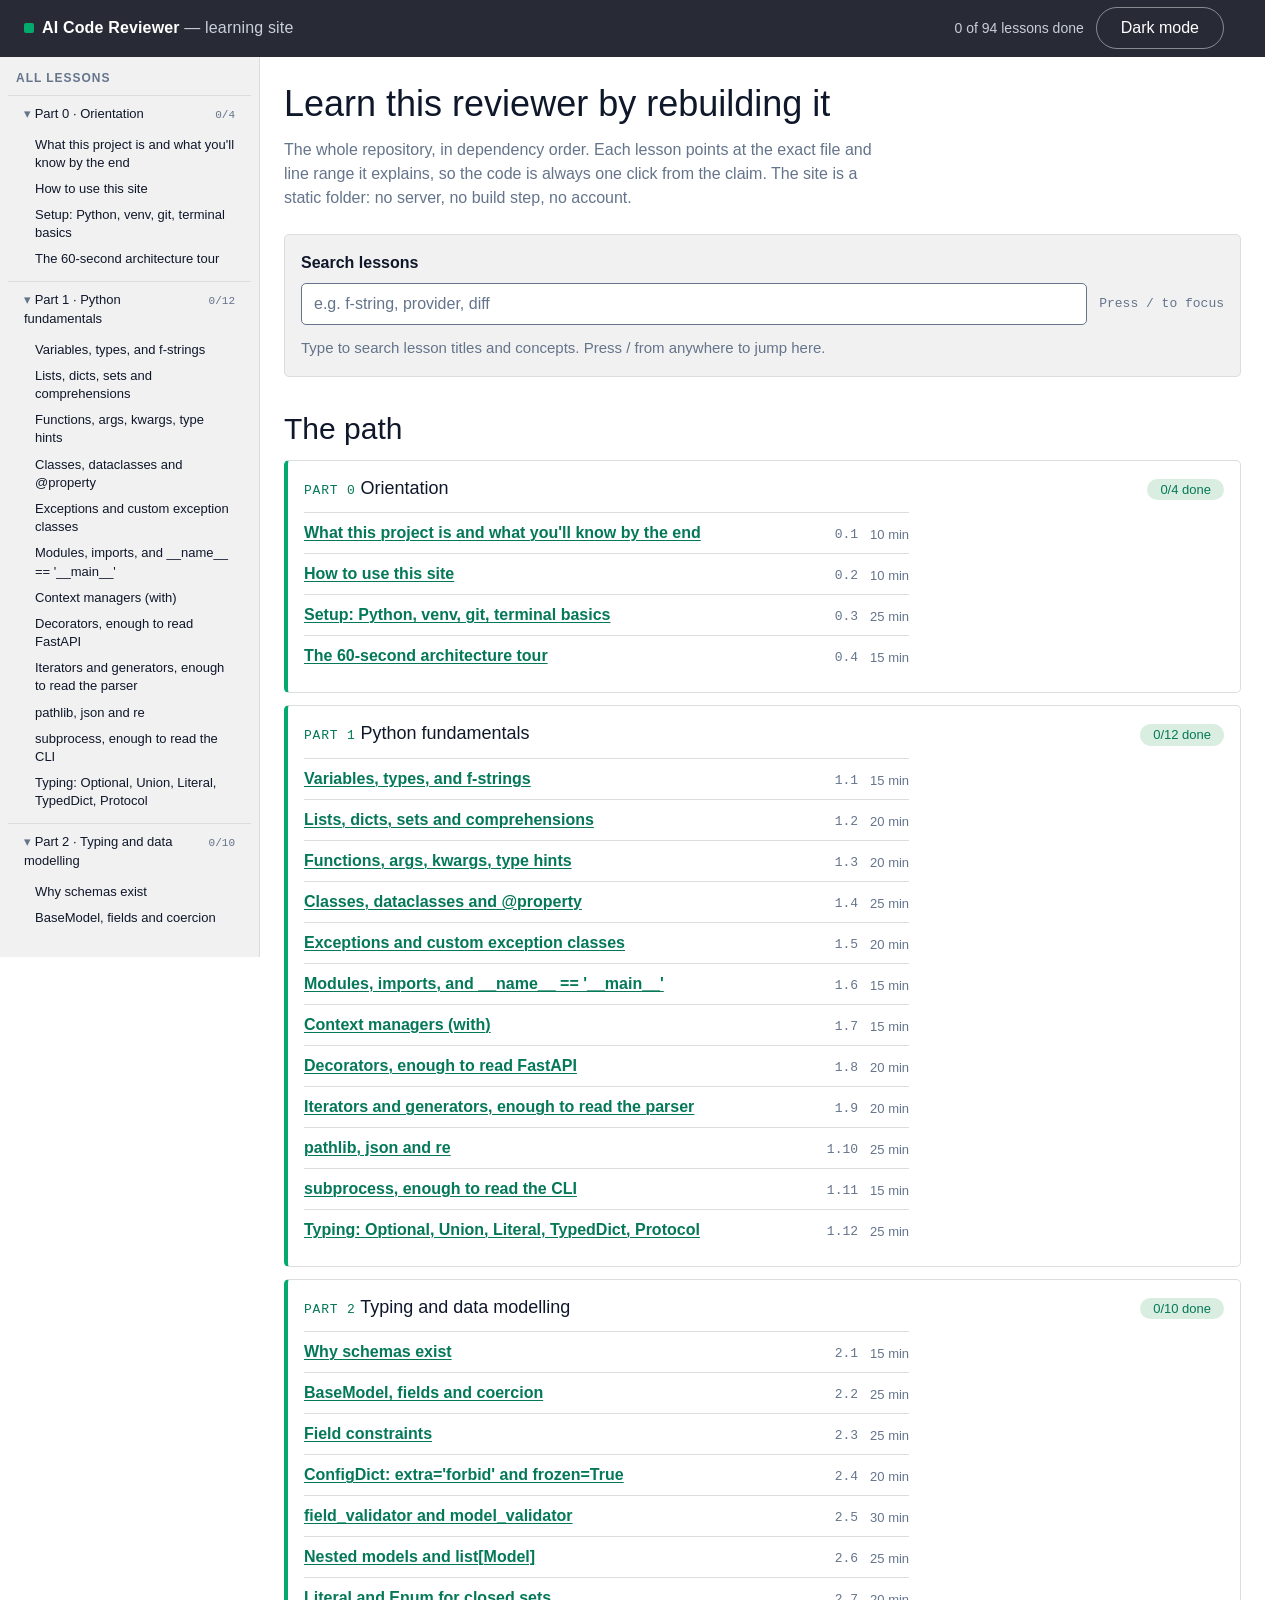
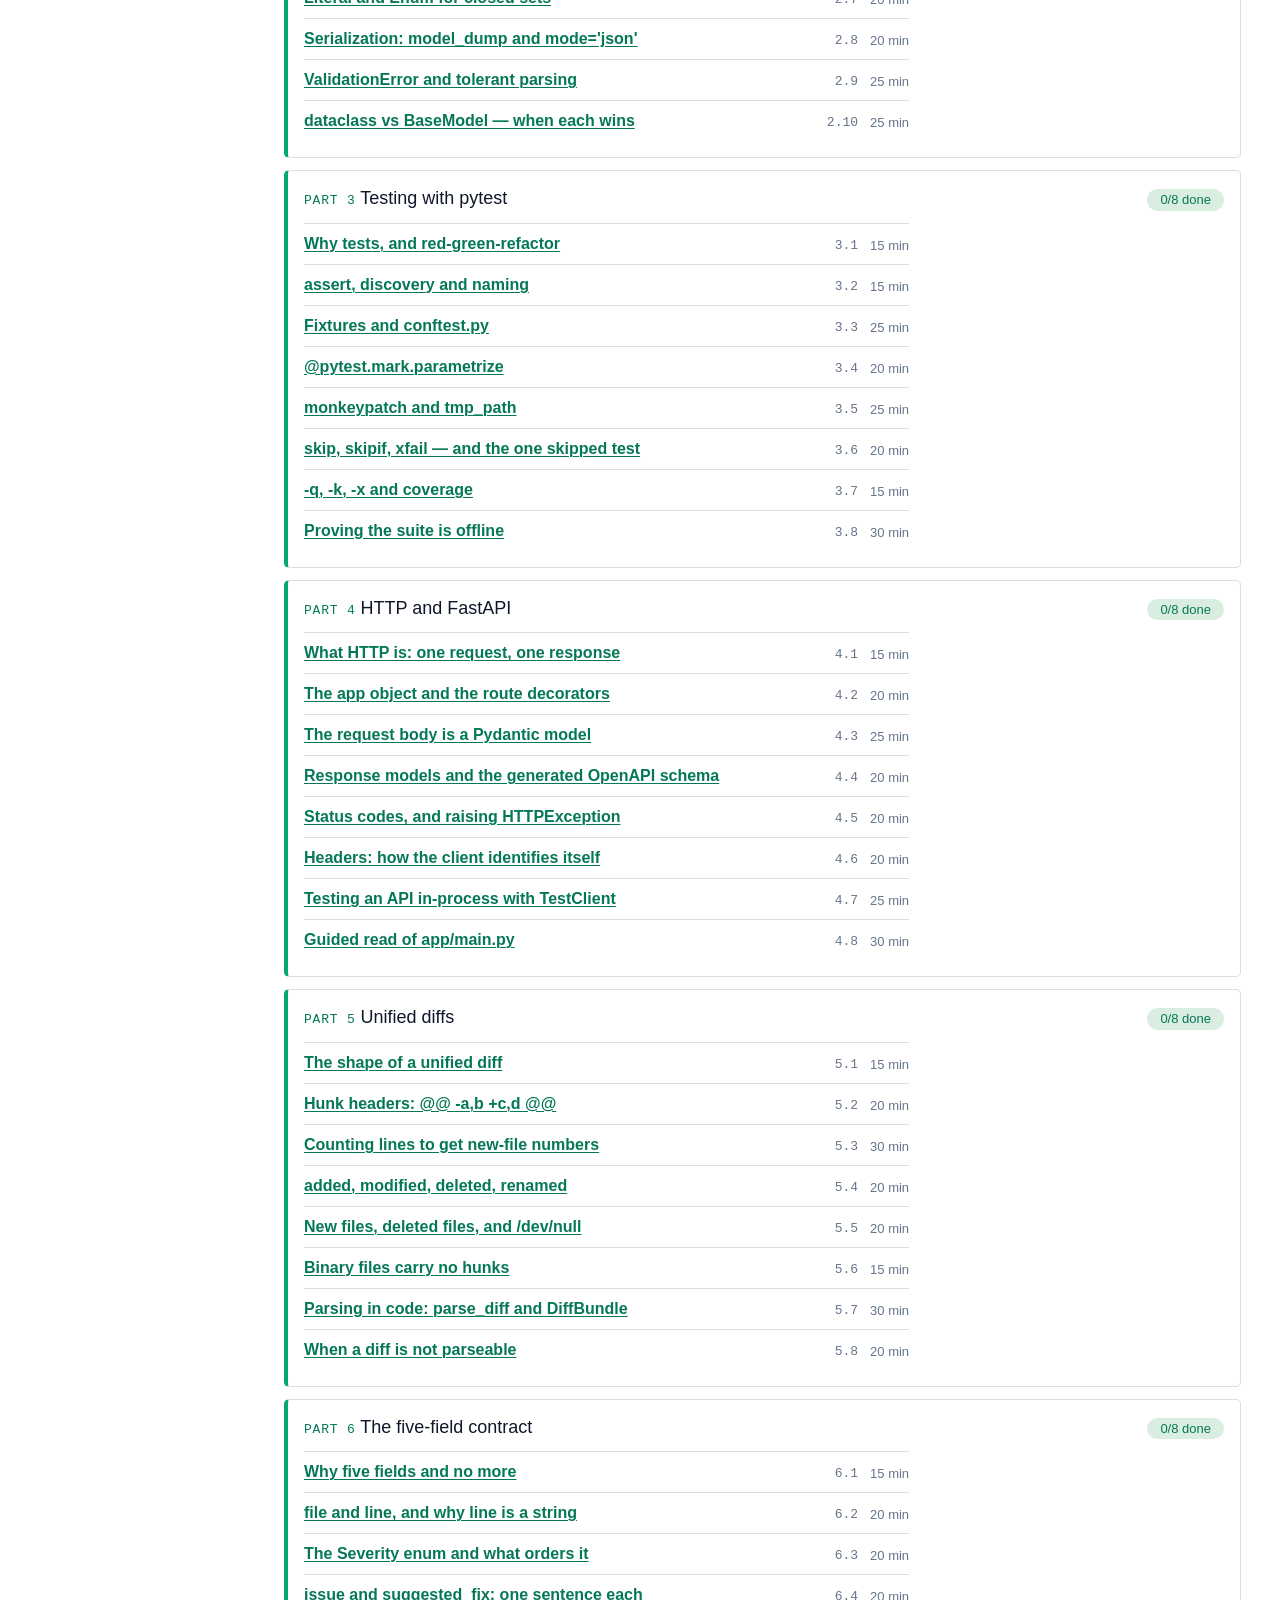
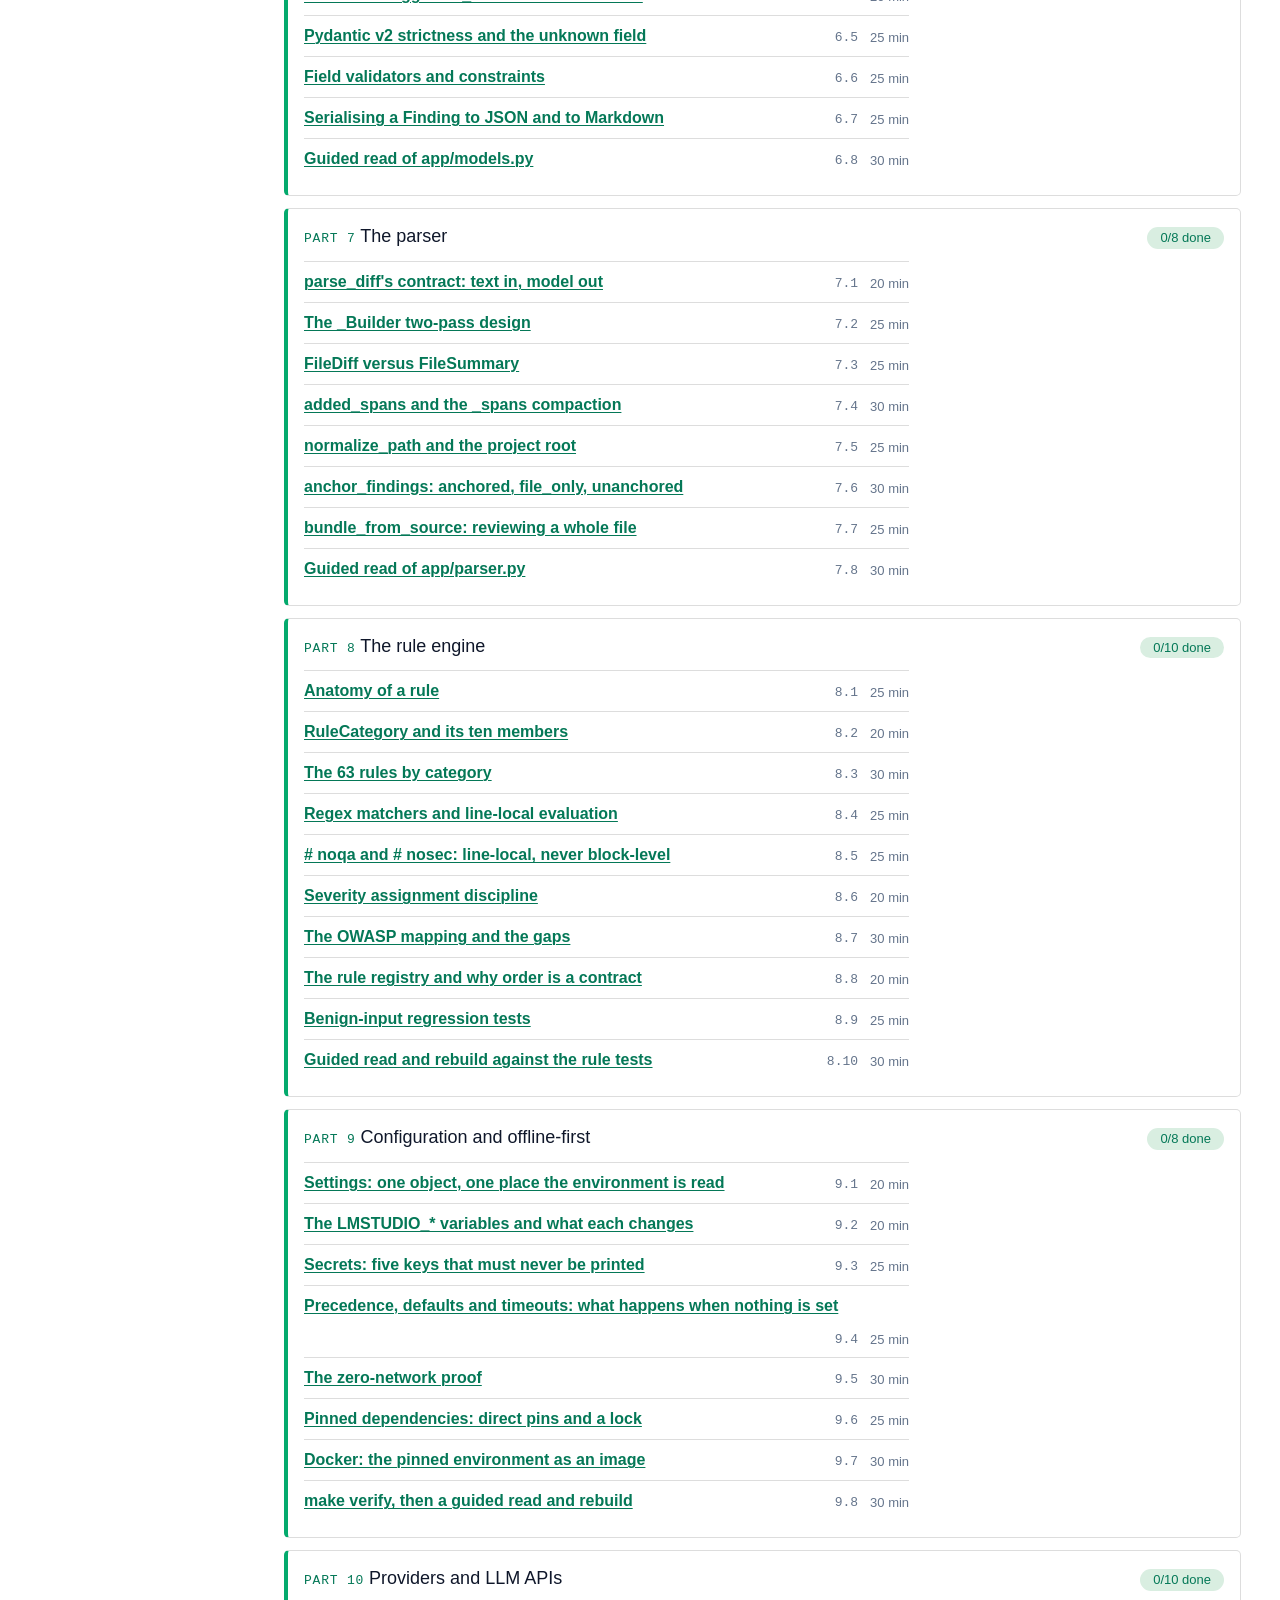
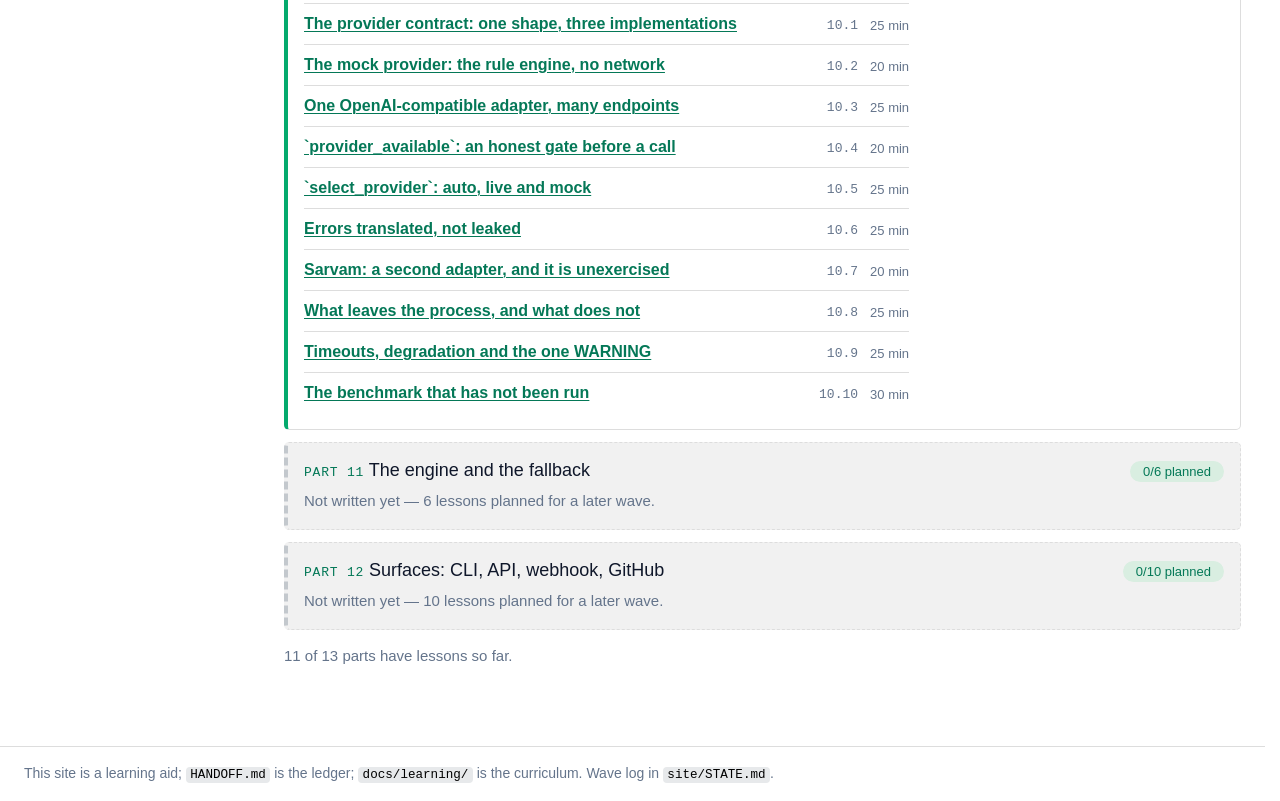
==== commit 51ccbb22: "Wave 7a — Part 10, Providers and LLM APIs [unaudited] Ten lessons, 10.1-10.10, the site at 94 across" ====
--- a/site/index.html
+++ b/site/index.html
@@ -175,6 +175,16 @@
 <script src="content/part-9/lesson-9.6.js"></script>
 <script src="content/part-9/lesson-9.7.js"></script>
 <script src="content/part-9/lesson-9.8.js"></script>
+<script src="content/part-10/lesson-10.1.js"></script>
+<script src="content/part-10/lesson-10.2.js"></script>
+<script src="content/part-10/lesson-10.3.js"></script>
+<script src="content/part-10/lesson-10.4.js"></script>
+<script src="content/part-10/lesson-10.5.js"></script>
+<script src="content/part-10/lesson-10.6.js"></script>
+<script src="content/part-10/lesson-10.7.js"></script>
+<script src="content/part-10/lesson-10.8.js"></script>
+<script src="content/part-10/lesson-10.9.js"></script>
+<script src="content/part-10/lesson-10.10.js"></script>
 <script>
   (function () {
     function boot() {
--- a/site/assets/css/tokens.css
+++ b/site/assets/css/tokens.css
@@ -117,6 +117,7 @@
   --surface-raised: #1f2229;
   --text: #ffffff;
   --muted: #b9c0cc;
+  --muted-on-surface: #b9c0cc; /* the panel ground is dark here, not grey */
   --border: #3a4150;
   --border-strong: #4c566a;
   --border-control: #8b96a5;
--- a/site/assets/css/layout.css
+++ b/site/assets/css/layout.css
@@ -72,15 +72,21 @@
 }
 
 .site-header .btn:hover {
-  background: var(--accent);
-  border-color: var(--accent);
+  /* white on #04AA6D is 3.01:1 — fine for a fill under large text, not for a
+   * 16px label. A literal, not --accent-strong: dark sets that token to the
+   * brand green, which would put the 3.01:1 back. */
+  background: #047857;
+  border-color: #047857;
   color: var(--accent-contrast);
 }
 
 .site-header-inner,
 .page {
   max-width: 78rem;
-  margin: 0 auto;
+  /* auto margins beat stretch in a grid, so the column shrank to fit and
+   * drifted sideways between lessons; the track should fill instead. */
+  margin-inline: 0;
+  justify-self: stretch;
   padding: 0 var(--space-5);
 }
 
--- a/site/assets/css/components.css
+++ b/site/assets/css/components.css
@@ -510,6 +510,15 @@
   list-style-position: inside;
 }
 
+/* the three generated lists carry their own padding; inside positioning put
+ * the bullet flush against the text and orphaned it on wrapped paths */
+.link-list,
+.mistake-list,
+.glossary-list {
+  list-style-position: outside;
+  padding-left: var(--space-5);
+}
+
 /* Their marker colour, used for an aside rather than a warning. */
 mark,
 .aside-note {
--- a/site/assets/css/code.css
+++ b/site/assets/css/code.css
@@ -31,9 +31,12 @@
  * label starts after the whole dot row rather than under it. */
 .code-caption::before {
   content: "";
-  flex: 0 0 40px;
+  /* one 12px dot with two shadows: 40px of flex was a 40x12 ellipse, so the
+   * three dots painted as overlapping blobs and ate the caption at 375px. */
+  flex: 0 0 12px;
+  width: 12px;
   height: 12px;
-  margin-right: var(--space-2);
+  margin-right: calc(28px + var(--space-2));
   border-radius: 50%;
   background: var(--code-dot-red);
   box-shadow: 14px 0 0 var(--code-dot-amber), 28px 0 0 var(--code-dot-green);
@@ -211,7 +214,8 @@
 .terminal-why {
   margin: var(--space-2) 0 0;
   font-size: 0.875rem;
-  color: var(--muted);
+  /* the terminal panel's ground is grey, where the slate is only 4.21:1 */
+  color: var(--muted-on-surface);
   max-width: var(--measure);
 }
 
@@ -418,3 +422,10 @@
     min-height: 12rem;
   }
 }
+
+
+/* The code panel should be as wide as its card, not as wide as the prose
+ * measure — the caption strip and action row already are. */
+.code-figure > pre.code {
+  max-width: none;
+}
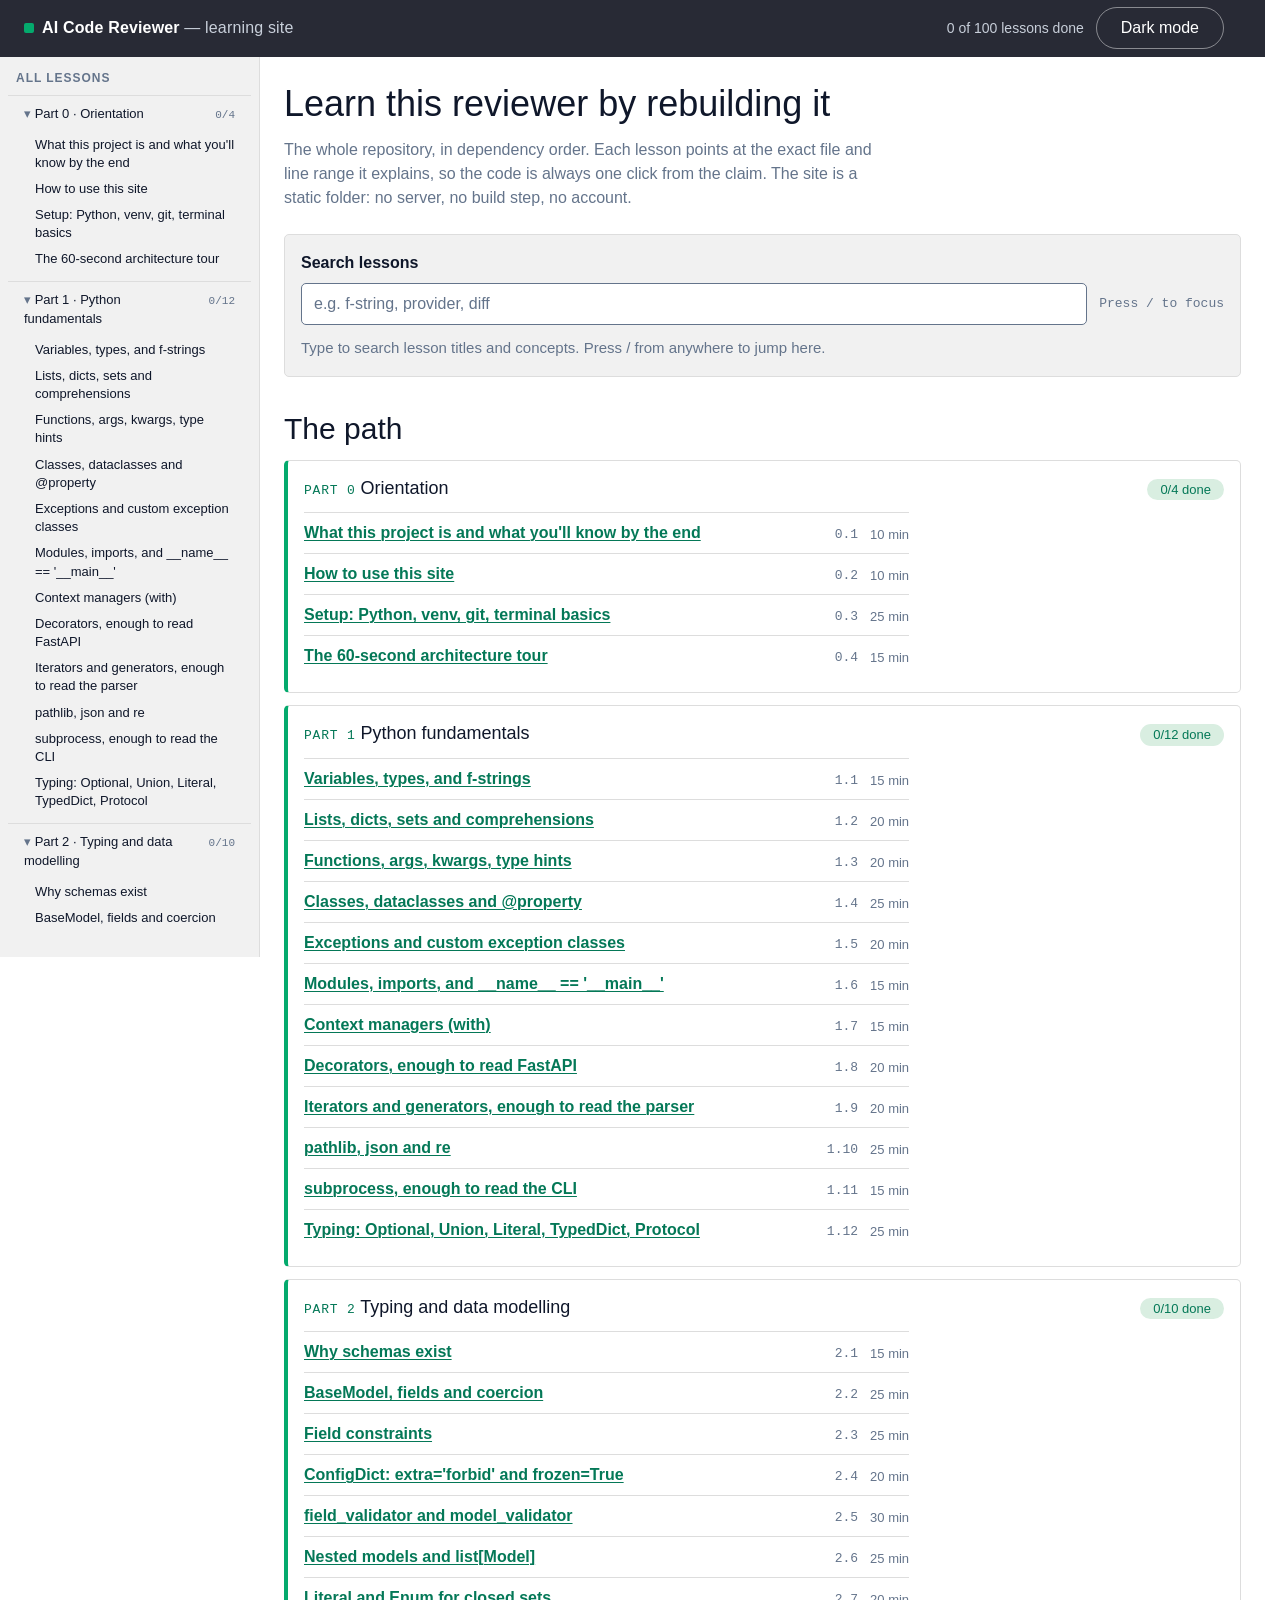
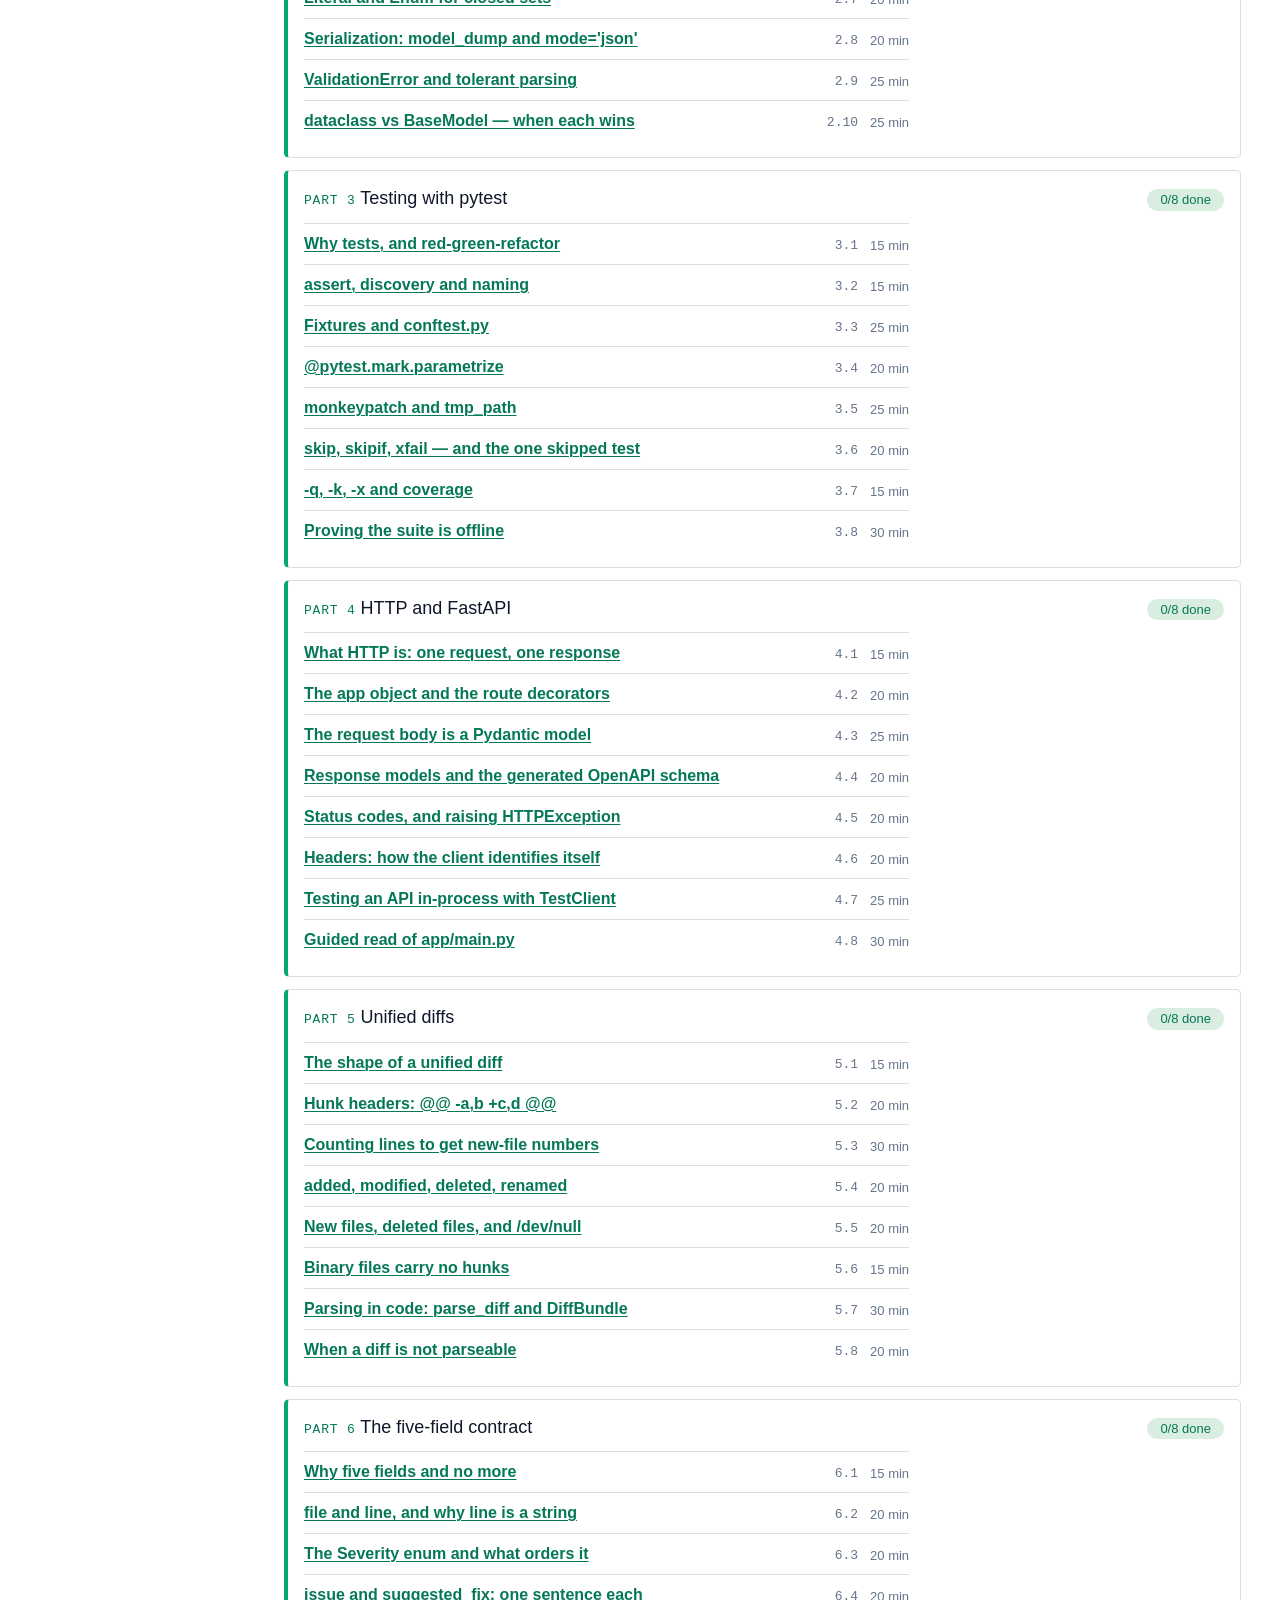
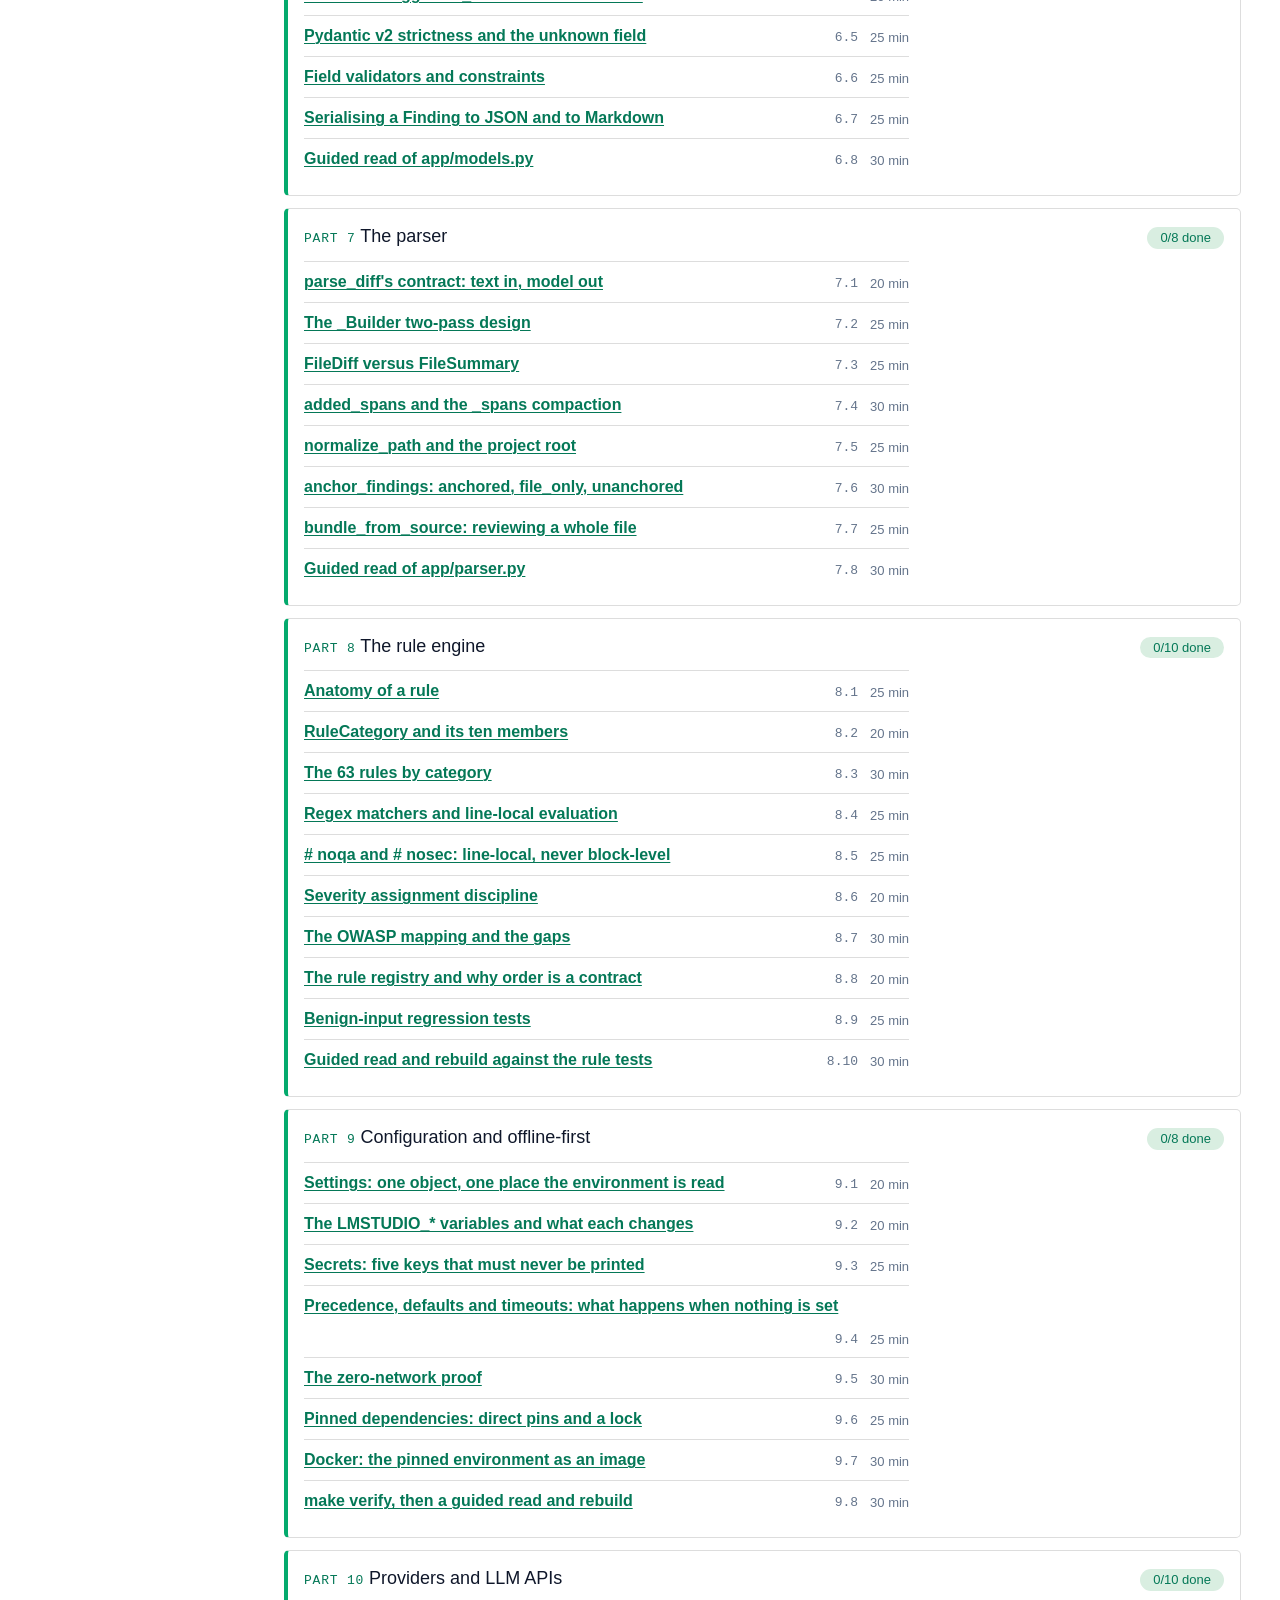
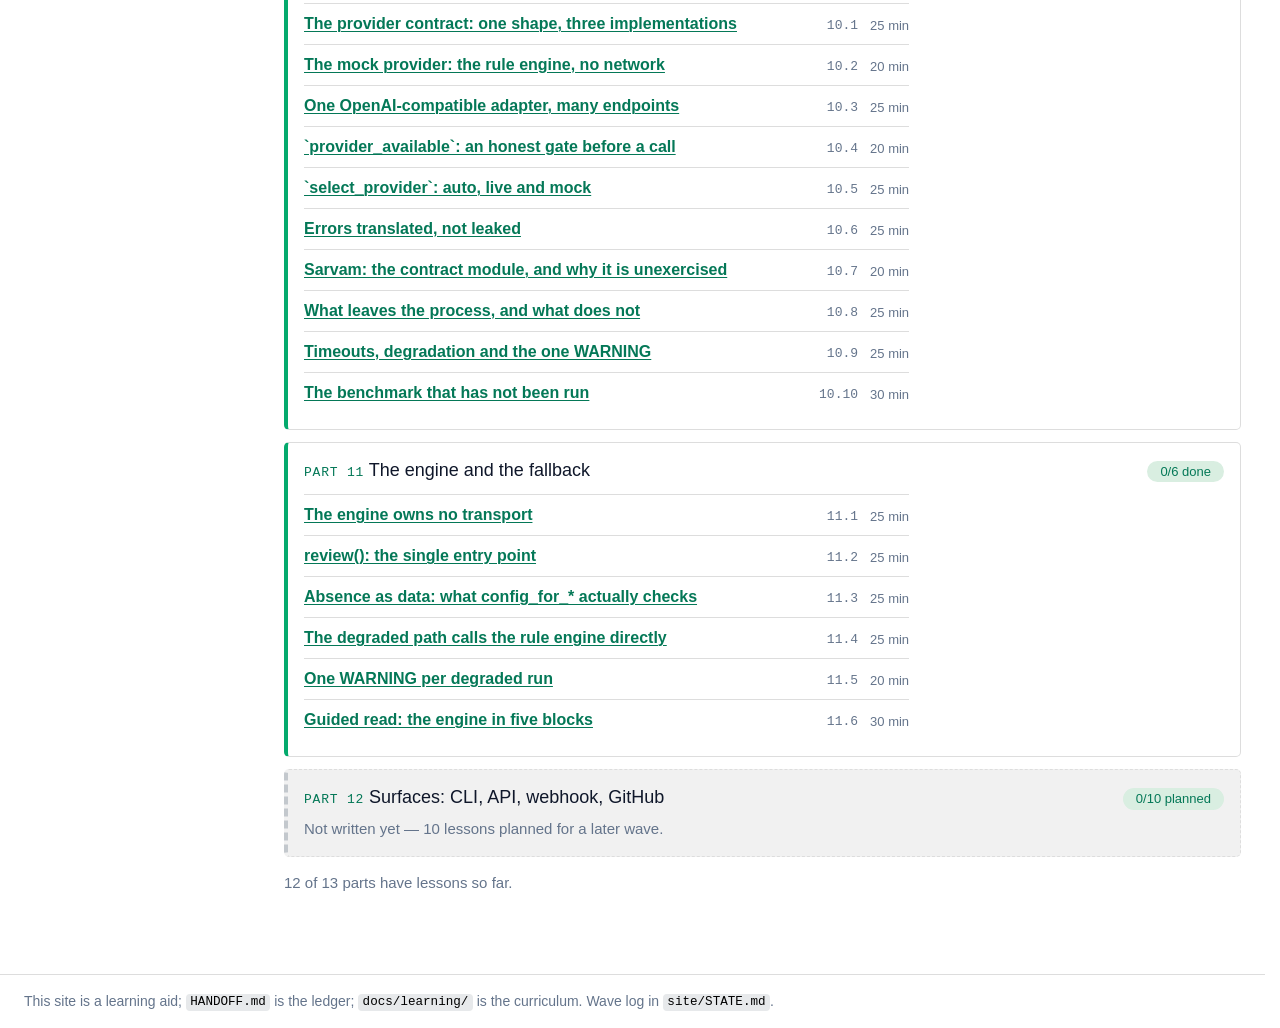
==== commit 0104fdea: "Wave 7b — Part 11, The engine and the fallback [unaudited] Six lessons, 11.1-11.6, the site at 100 a" ====
--- a/site/index.html
+++ b/site/index.html
@@ -185,6 +185,12 @@
 <script src="content/part-10/lesson-10.8.js"></script>
 <script src="content/part-10/lesson-10.9.js"></script>
 <script src="content/part-10/lesson-10.10.js"></script>
+<script src="content/part-11/lesson-11.1.js"></script>
+<script src="content/part-11/lesson-11.2.js"></script>
+<script src="content/part-11/lesson-11.3.js"></script>
+<script src="content/part-11/lesson-11.4.js"></script>
+<script src="content/part-11/lesson-11.5.js"></script>
+<script src="content/part-11/lesson-11.6.js"></script>
 <script>
   (function () {
     function boot() {
--- a/site/assets/css/code.css
+++ b/site/assets/css/code.css
@@ -428,4 +428,9 @@
  * measure — the caption strip and action row already are. */
 .code-figure > pre.code {
   max-width: none;
-}
+  /* A heredoc line runs past 100 characters; scrolling hid the end of every
+   * command at 1440. The terminal panel already wraps, so one command used to
+   * render two ways forty pixels apart. */
+  white-space: pre-wrap;
+  overflow-wrap: anywhere;
+}
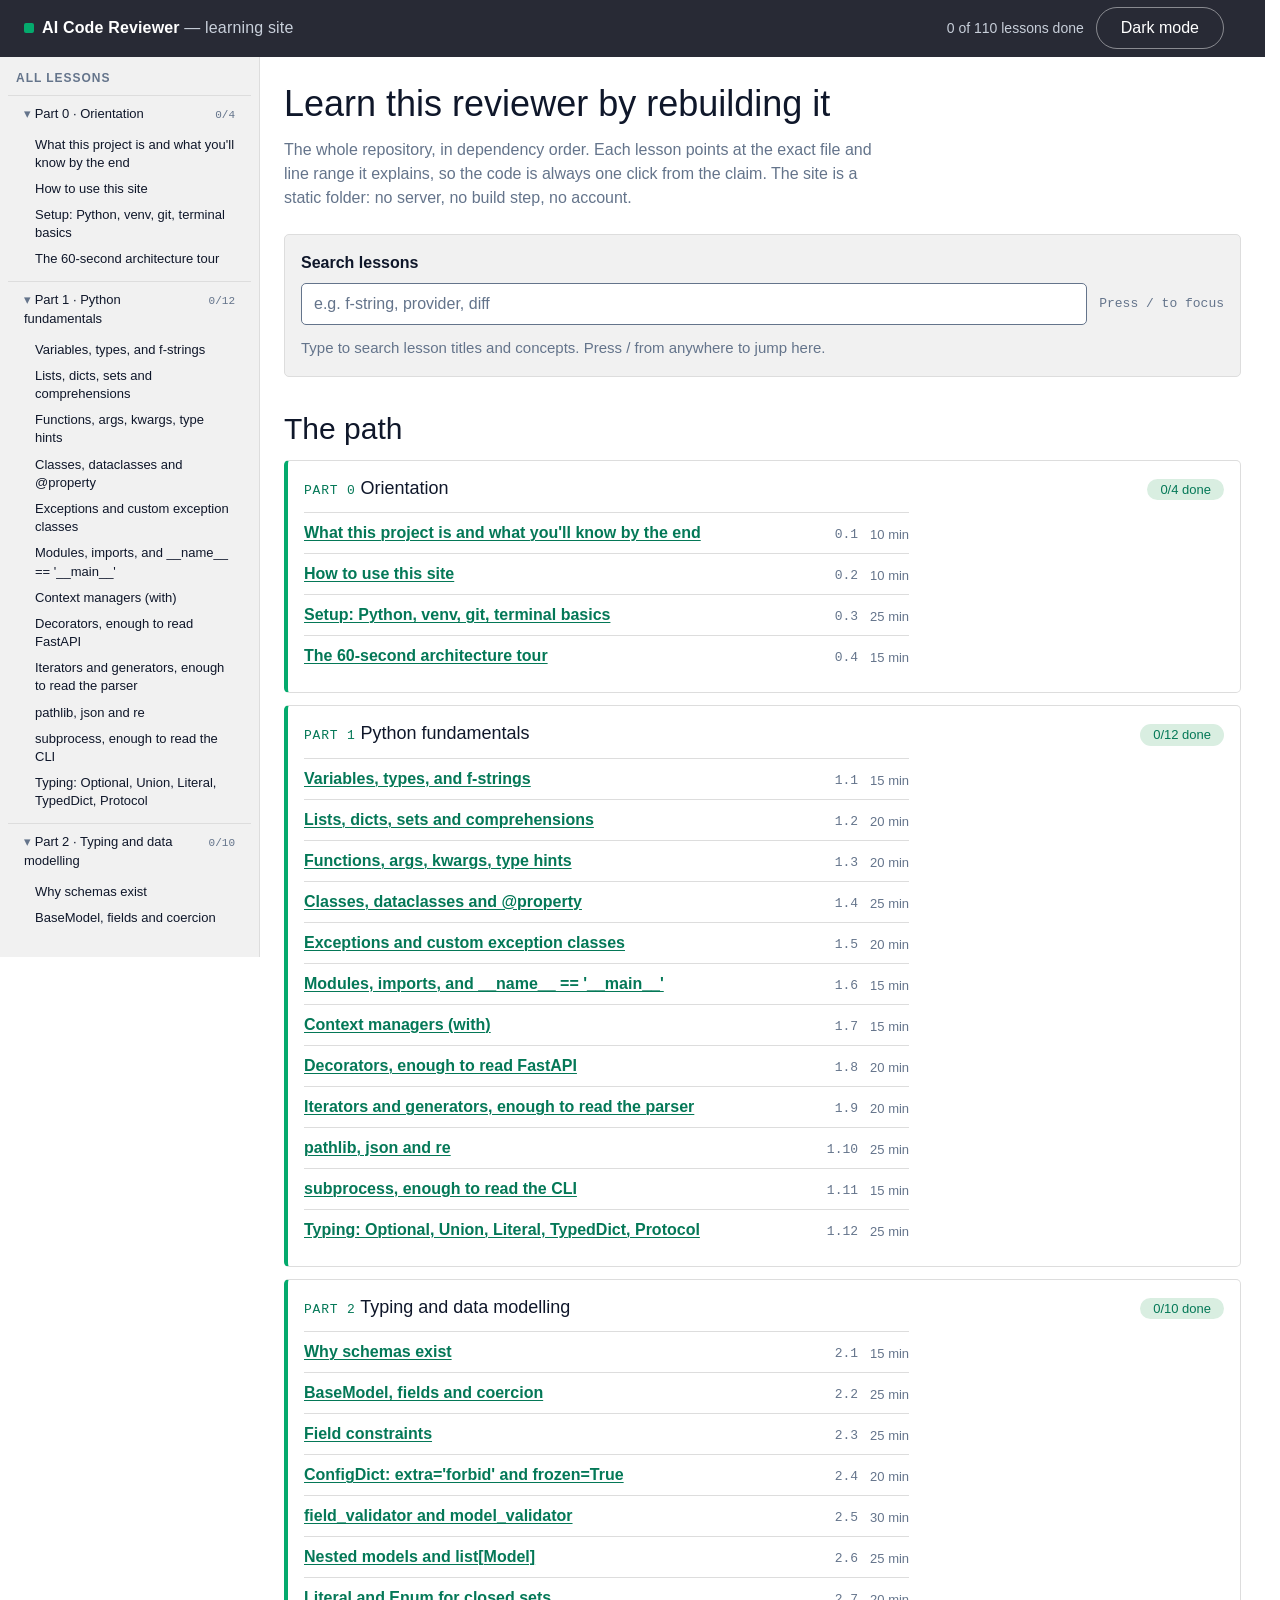
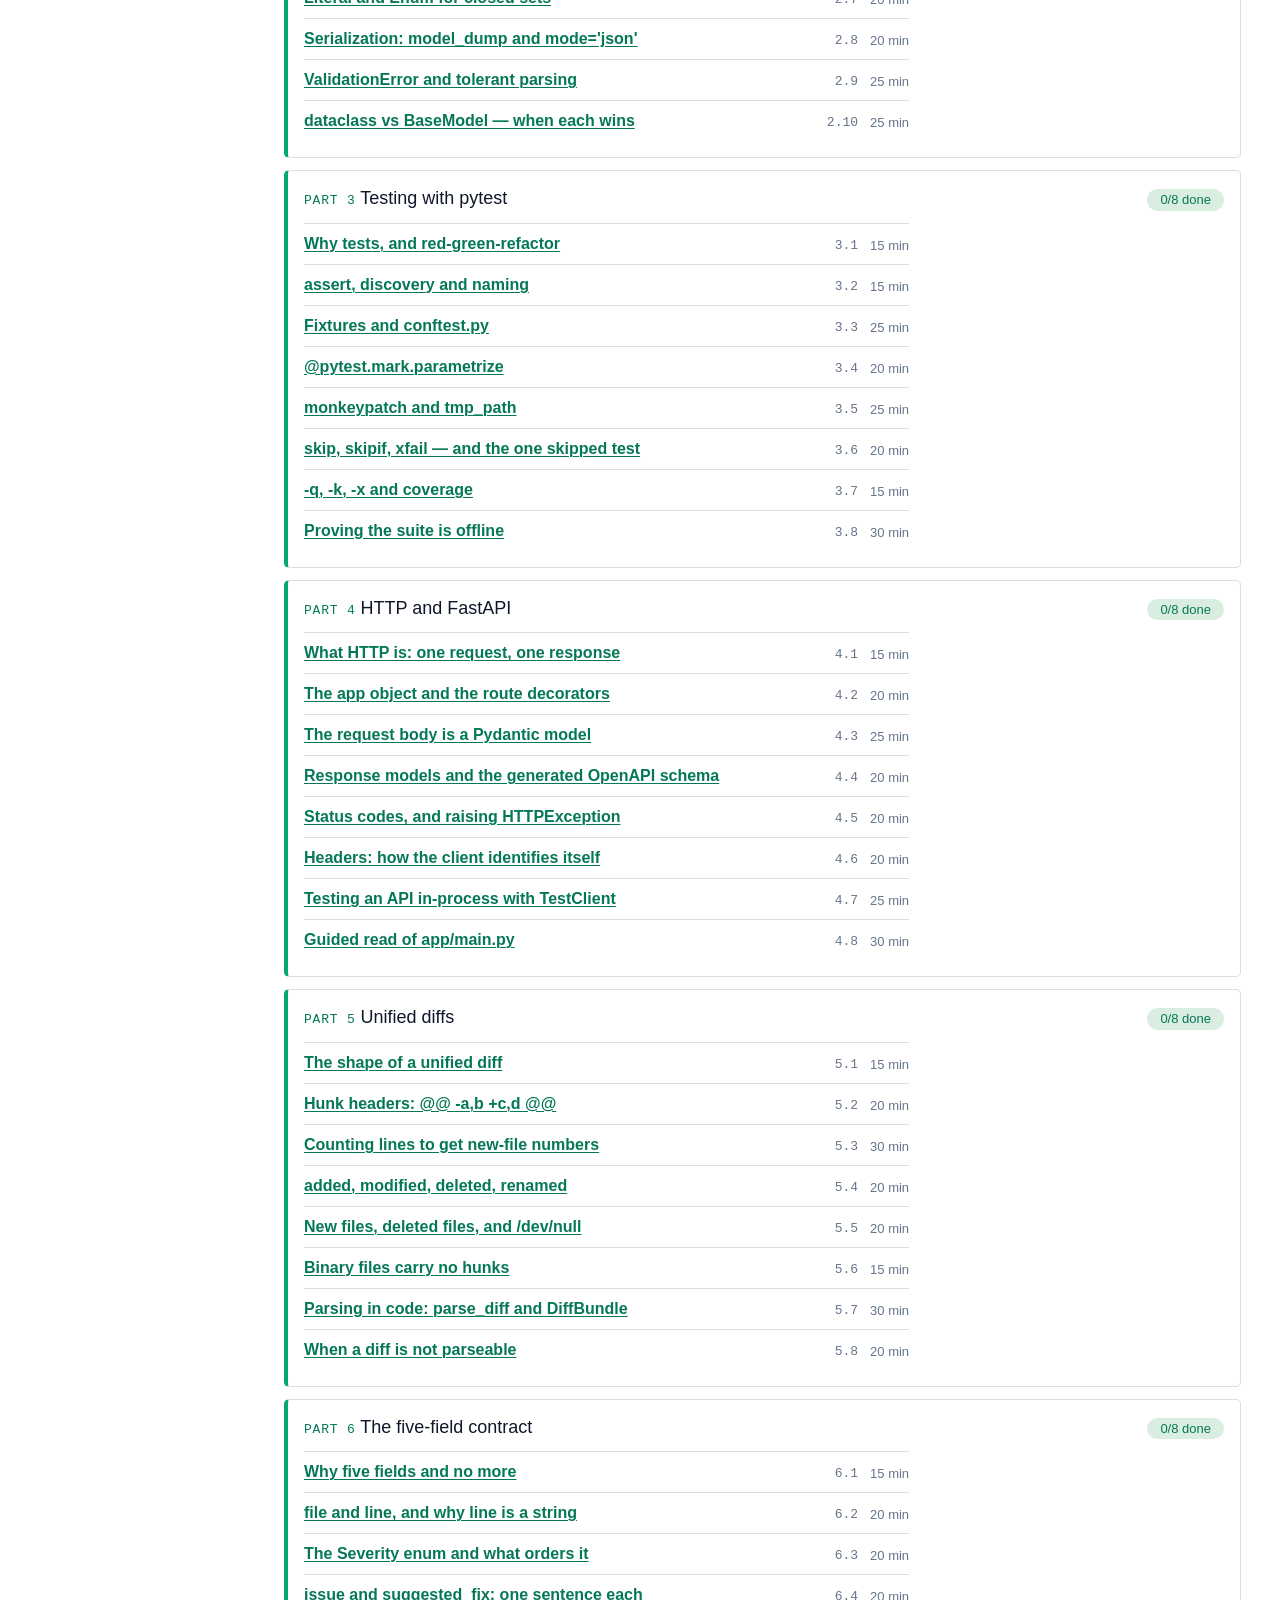
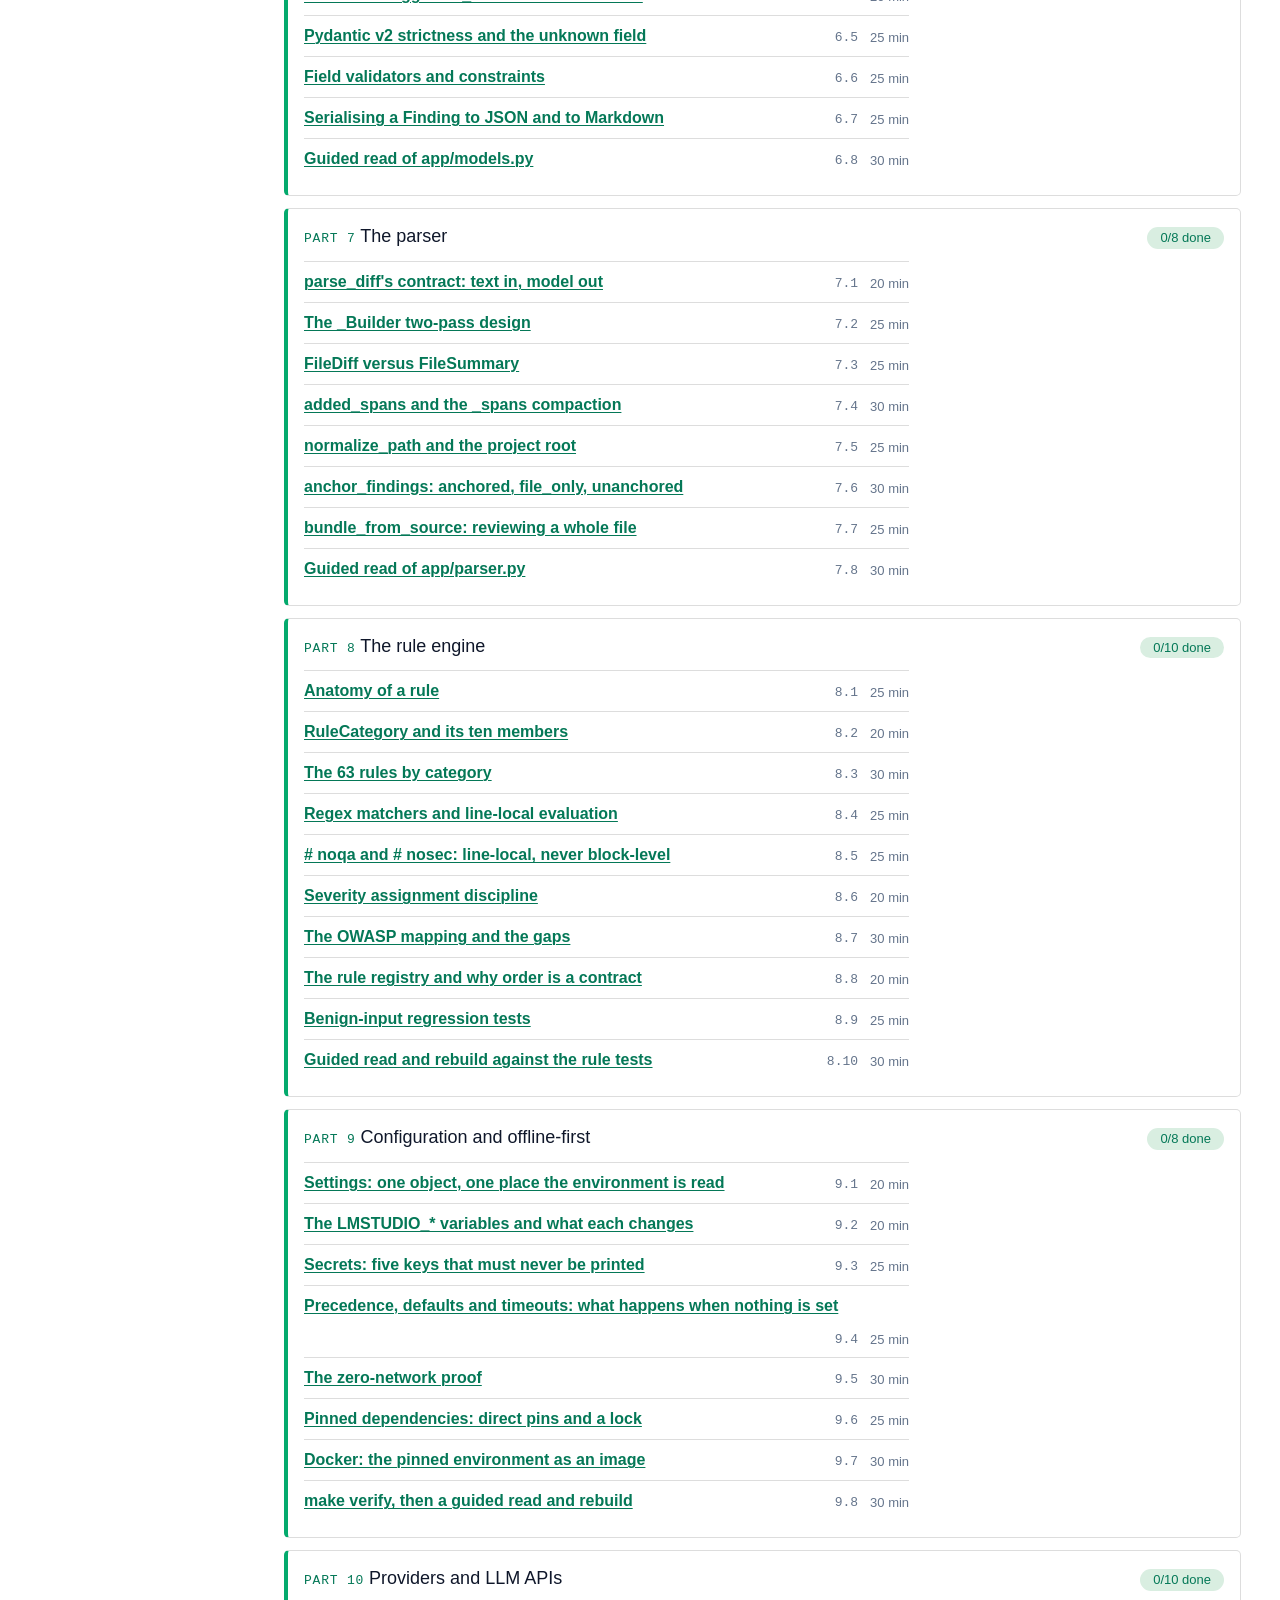
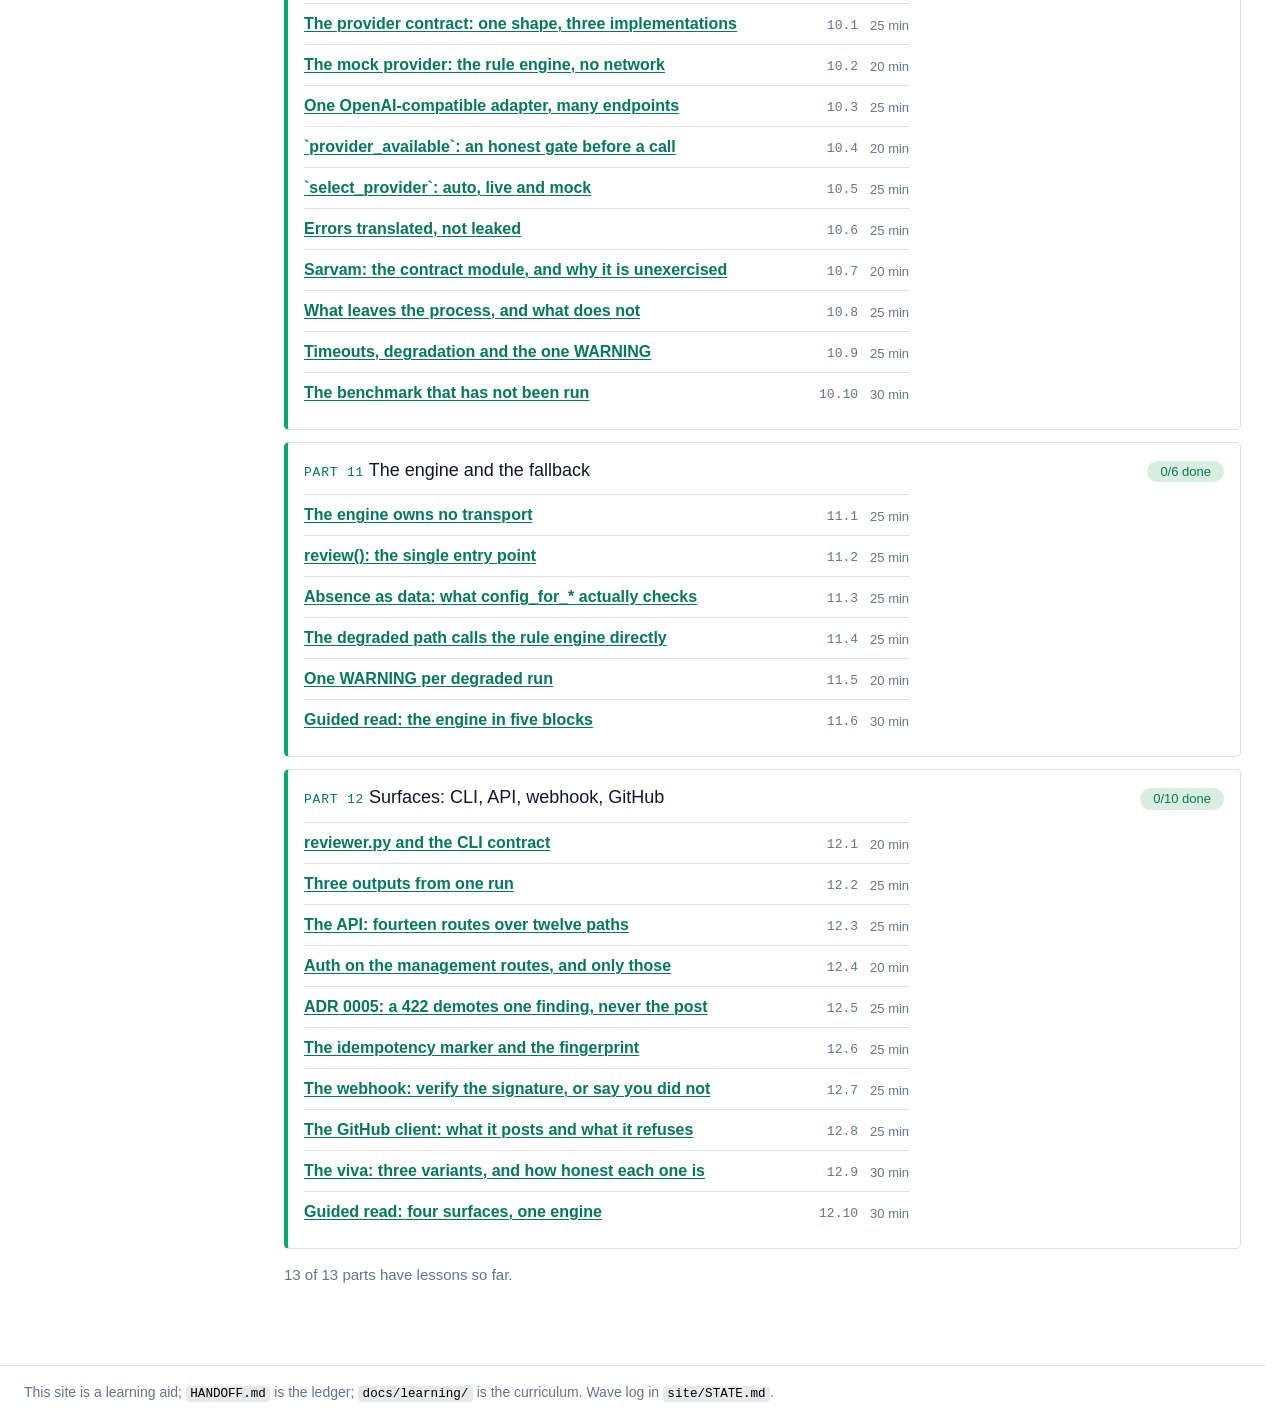
==== commit 47c5e580: "Wave 7b — Part 12, Surfaces [unaudited] Ten lessons, 12.1-12.10. THE SITE IS COMPLETE: 110 lessons, " ====
--- a/site/index.html
+++ b/site/index.html
@@ -191,6 +191,16 @@
 <script src="content/part-11/lesson-11.4.js"></script>
 <script src="content/part-11/lesson-11.5.js"></script>
 <script src="content/part-11/lesson-11.6.js"></script>
+<script src="content/part-12/lesson-12.1.js"></script>
+<script src="content/part-12/lesson-12.2.js"></script>
+<script src="content/part-12/lesson-12.3.js"></script>
+<script src="content/part-12/lesson-12.4.js"></script>
+<script src="content/part-12/lesson-12.5.js"></script>
+<script src="content/part-12/lesson-12.6.js"></script>
+<script src="content/part-12/lesson-12.7.js"></script>
+<script src="content/part-12/lesson-12.8.js"></script>
+<script src="content/part-12/lesson-12.9.js"></script>
+<script src="content/part-12/lesson-12.10.js"></script>
 <script>
   (function () {
     function boot() {
